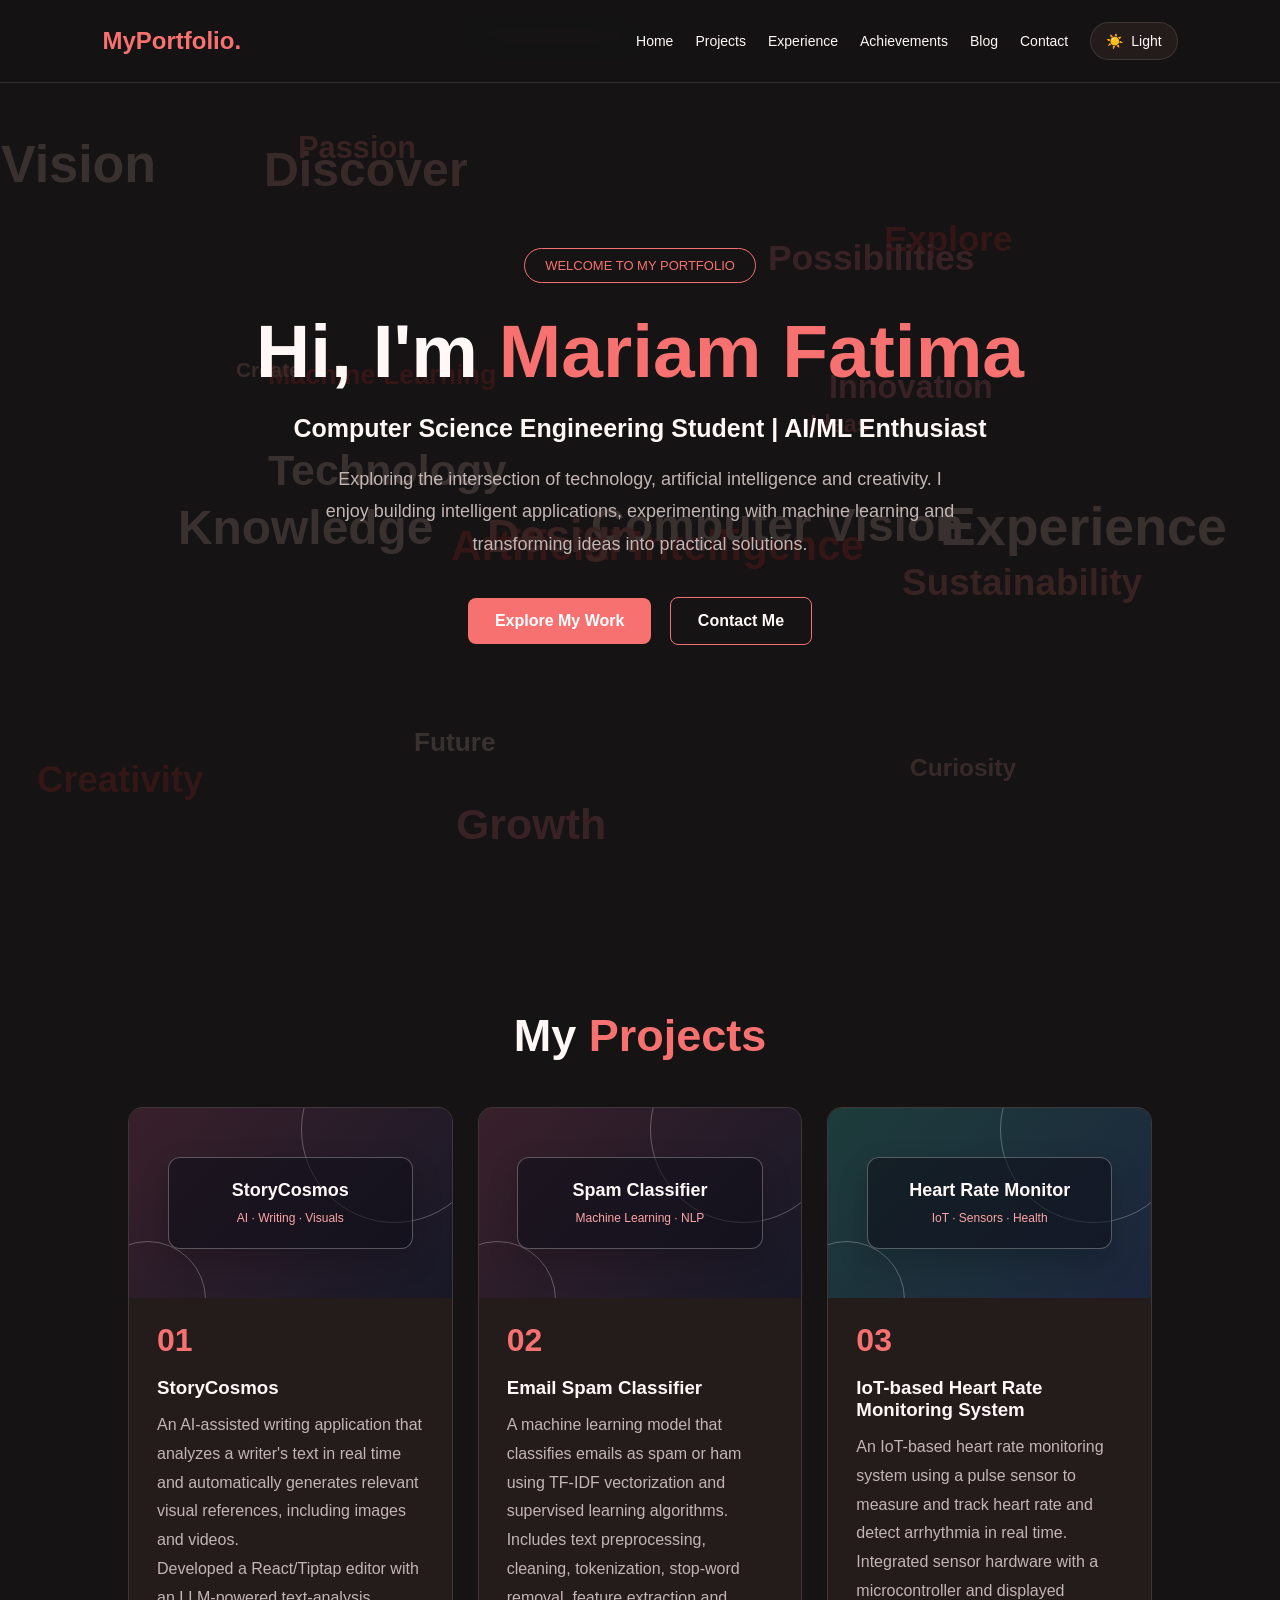
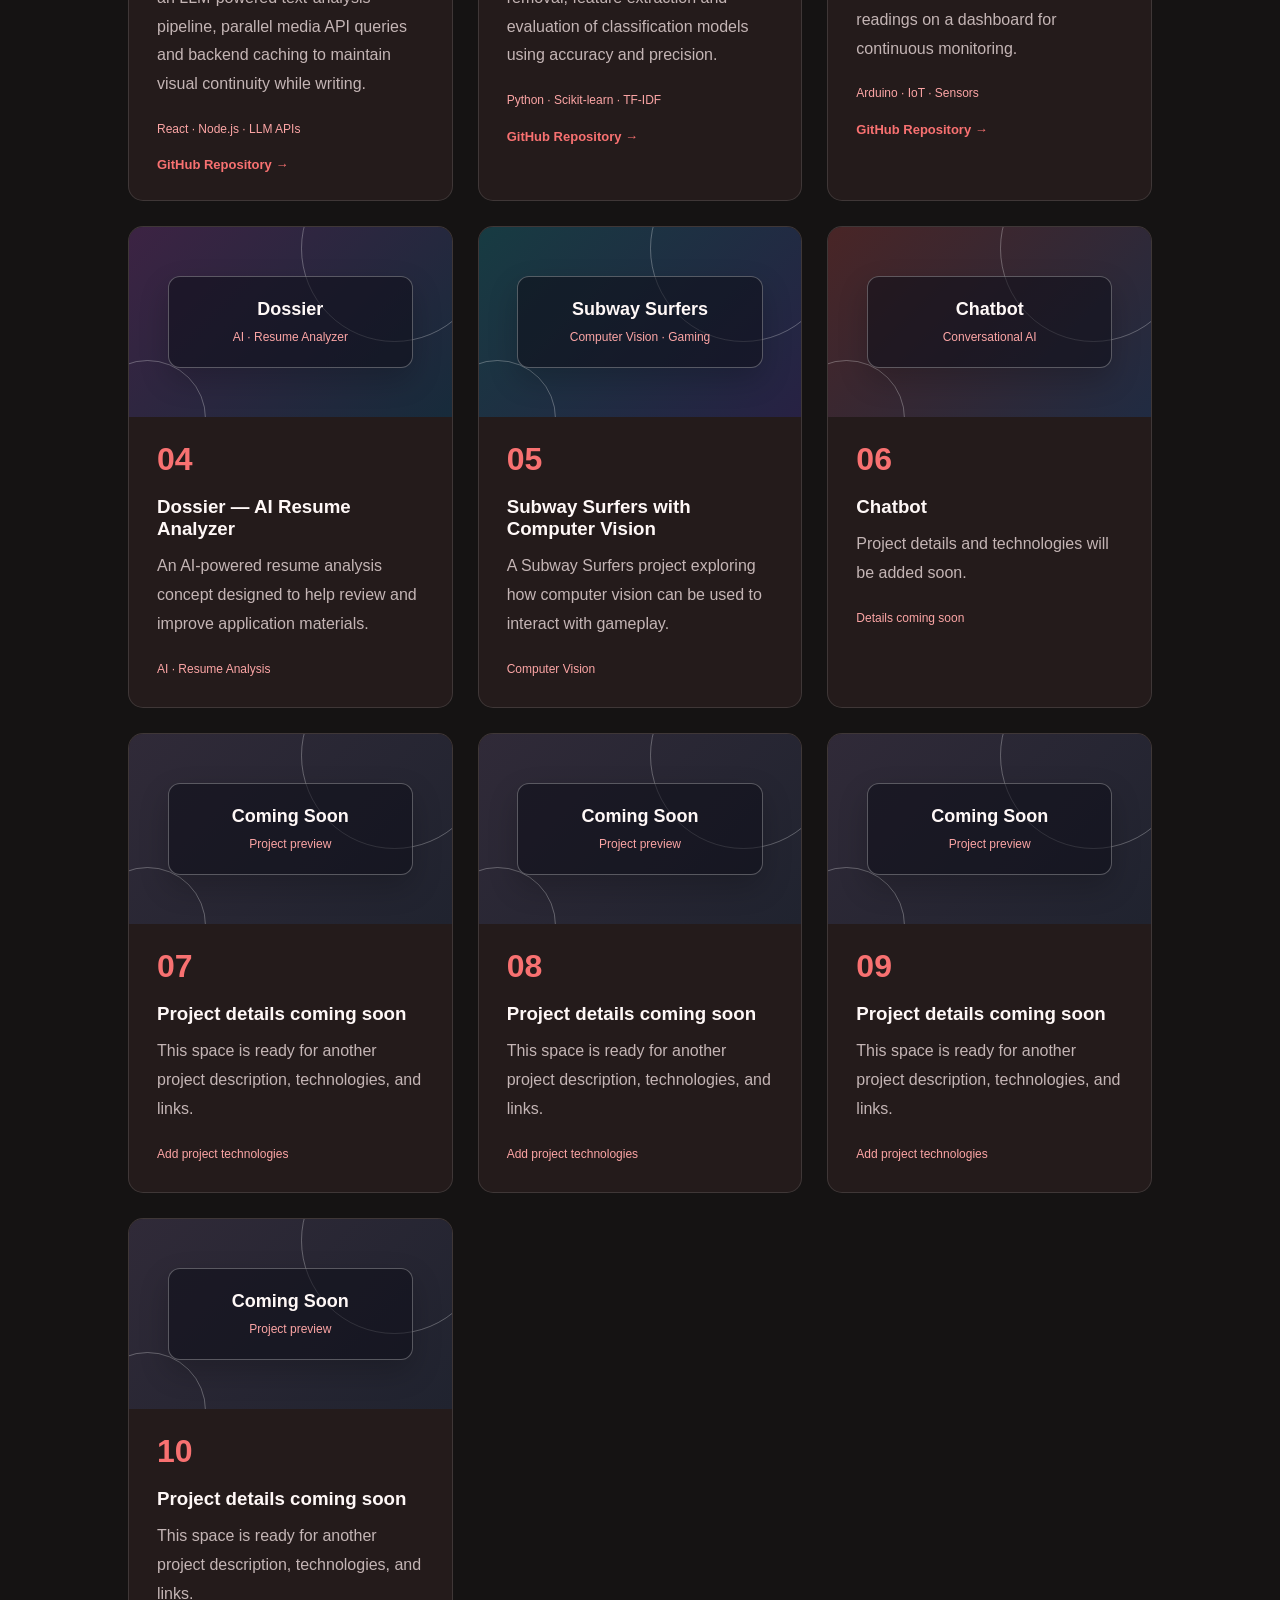
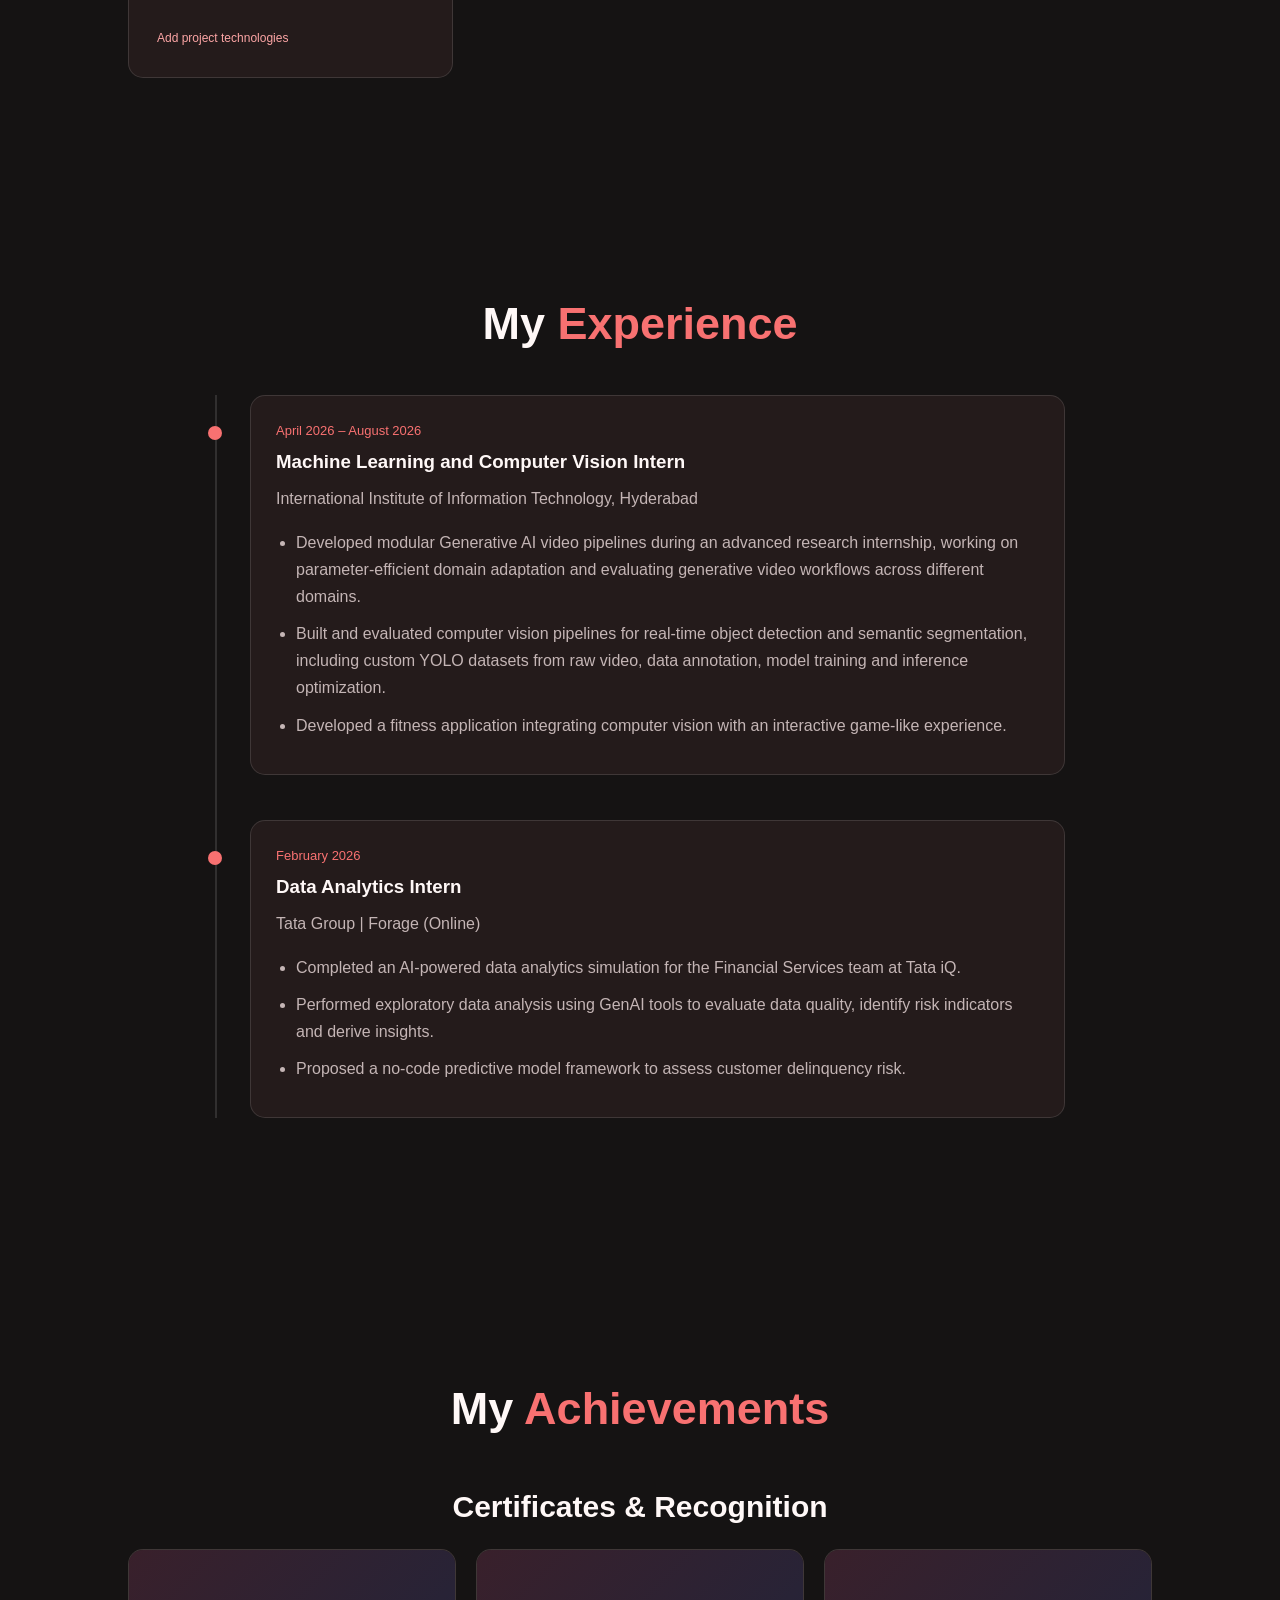
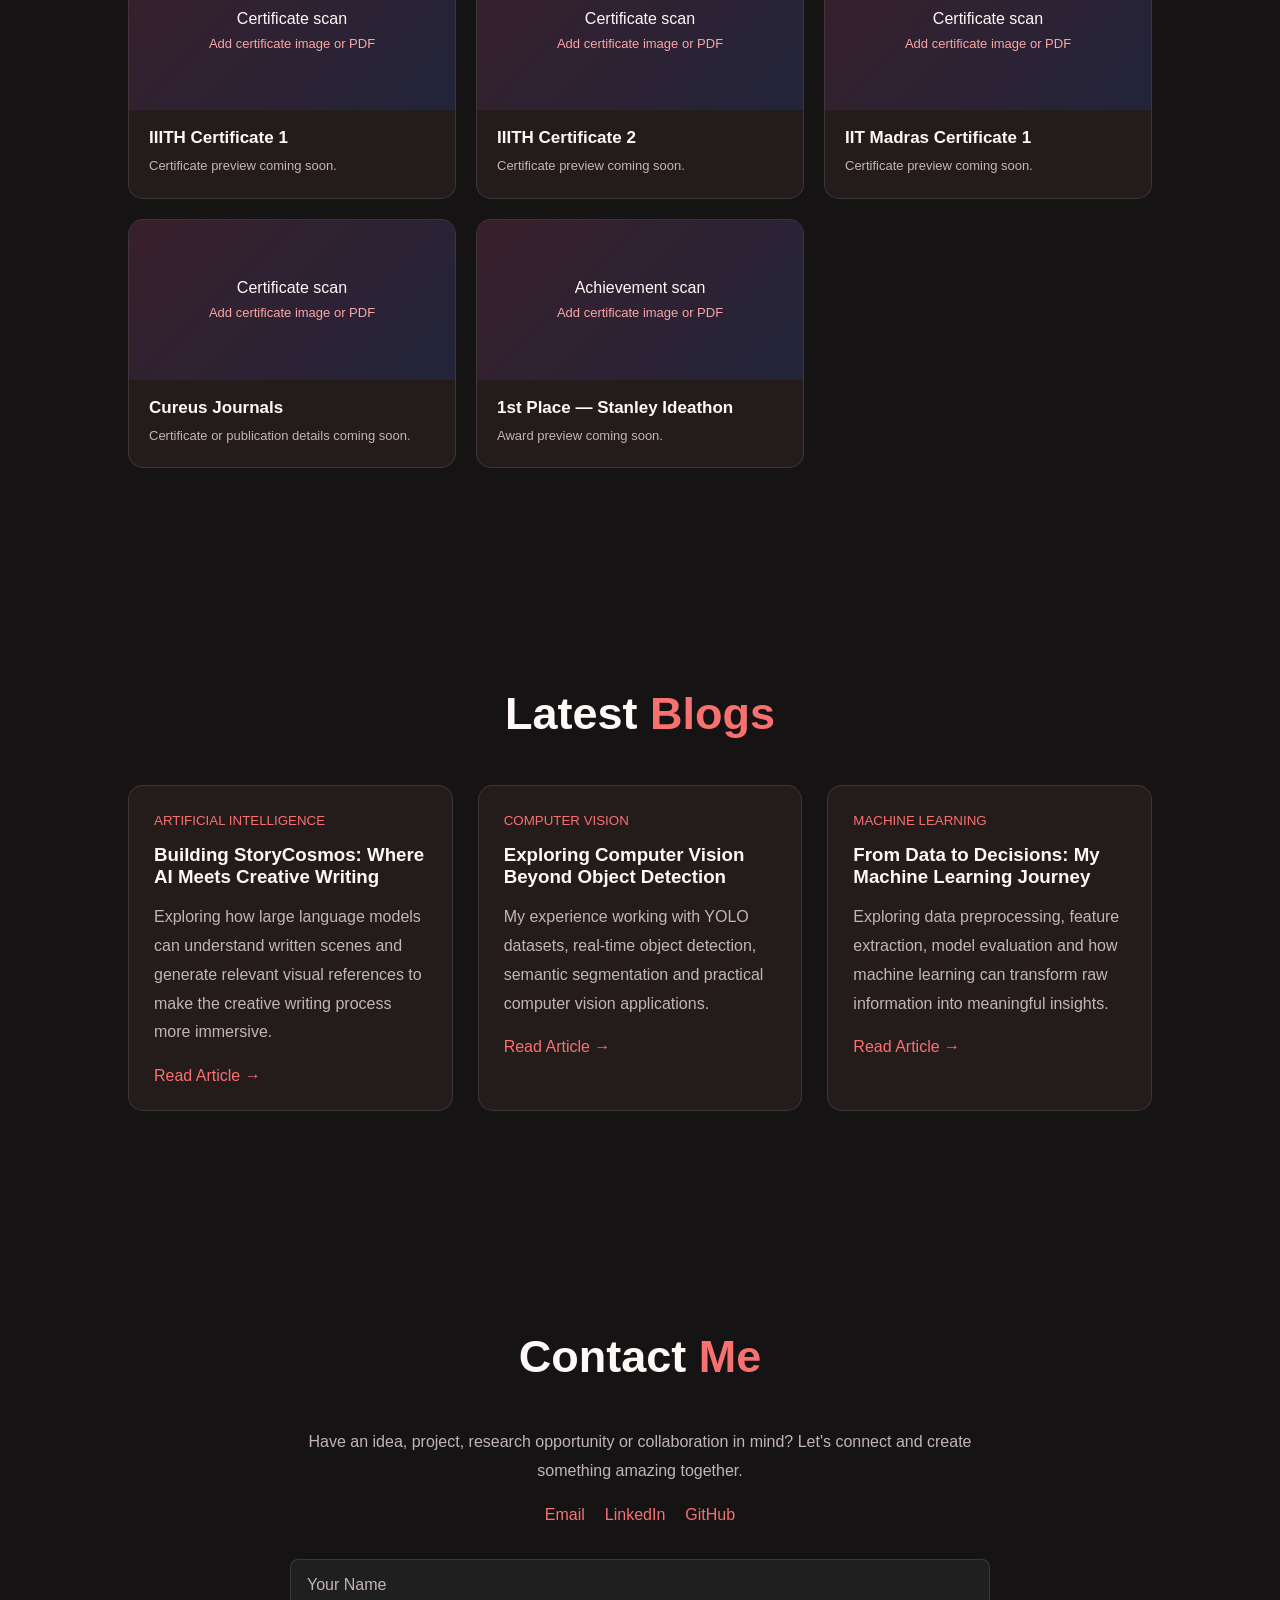
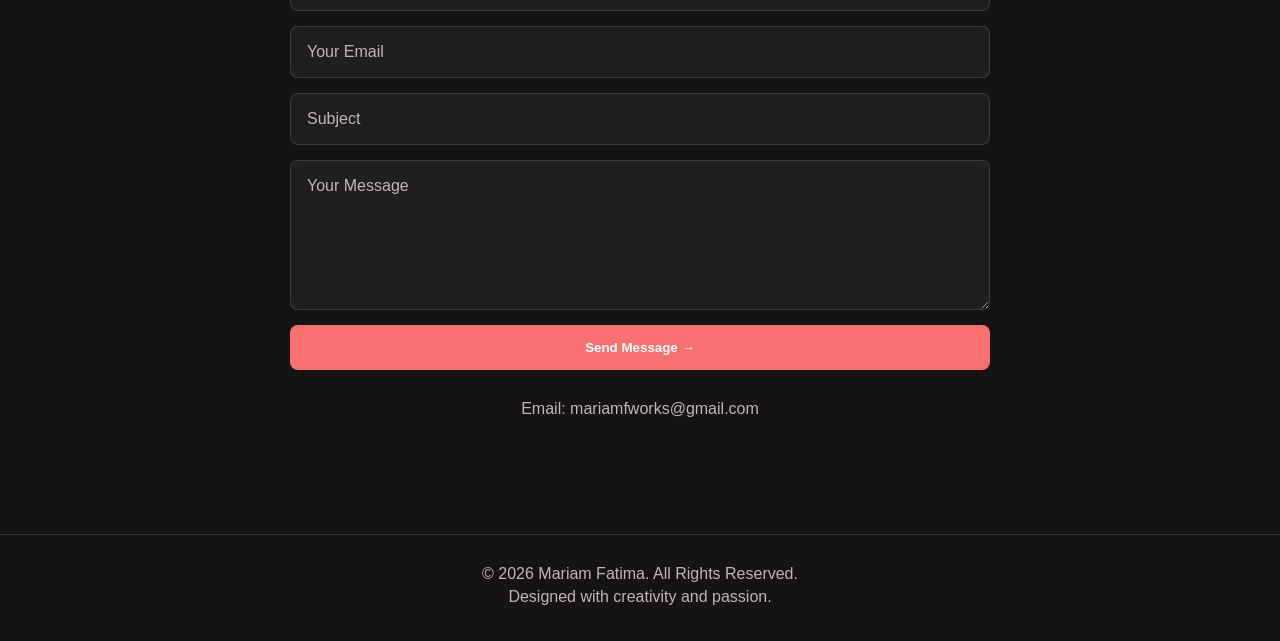
==== index.html @ cd3c4825 "Create index.html" ====
<!DOCTYPE html>
<html lang="en">

<head>
<meta charset="UTF-8">
<meta name="viewport" content="width=device-width, initial-scale=1.0">
<title>Mariam Fatima | Portfolio</title>

<style>
* {
  box-sizing: border-box;
  margin: 0;
  padding: 0;
}

html {
  scroll-behavior: smooth;
}

:root {
  --bg: #151313;
  --surface: #241b1b;
  --surface-hover: #302020;
  --text: #fff8f7;
  --muted: #c4b5b5;
  --accent: #f87171;
  --accent2: #fca5a5;
  --border: rgba(255,255,255,0.12);
  --nav: rgba(21,19,19,0.90);
  --input: rgba(255,255,255,0.05);
  --cloud-opacity: 0.16;
}

[data-theme="light"] {
  --bg: #fff8f7;
  --surface: #ffffff;
  --surface-hover: #feecec;
  --text: #292121;
  --muted: #6b5b5b;
  --accent: #b91c1c;
  --accent2: #dc2626;
  --border: rgba(127,29,29,0.15);
  --nav: rgba(255,248,247,0.92);
  --input: #ffffff;
  --cloud-opacity: 0.12;
}

body {
  background: var(--bg);
  font-family: Arial, sans-serif;
  color: var(--text);
  overflow-x: hidden;
  transition: background 0.35s, color 0.35s;
}

/* WORD CLOUD */

#word-cloud {
  position: fixed;
  inset: 0;
  overflow: hidden;
  pointer-events: none;
  z-index: 0;
  opacity: var(--cloud-opacity);
}

.word {
  position: absolute;
  font-weight: bold;
  white-space: nowrap;
  will-change: transform;
}

.word-inner {
  display: block;
  animation: float 3s ease-in-out infinite alternate;
}

@keyframes float {
  0% { transform: translate(0,0) rotate(-15deg); }
  50% { transform: translate(45px,-35px) rotate(10deg); }
  100% { transform: translate(-25px,40px) rotate(-8deg); }
}

/* NAVBAR */

nav {
  position: fixed;
  top: 0;
  width: 100%;
  z-index: 10;
  padding: 22px 8%;
  display: flex;
  justify-content: space-between;
  align-items: center;
  background: var(--nav);
  backdrop-filter: blur(12px);
  border-bottom: 1px solid var(--border);
  gap: 15px;
}

.logo {
  font-size: 24px;
  font-weight: bold;
  color: var(--accent);
}

nav ul {
  display: flex;
  list-style: none;
  gap: 22px;
  align-items: center;
}

nav a {
  color: var(--text);
  text-decoration: none;
  font-size: 14px;
  transition: 0.3s;
}

nav a:hover {
  color: var(--accent);
}

/* THEME TOGGLE */

.theme-toggle {
  display: flex;
  align-items: center;
  justify-content: center;
  gap: 8px;
  padding: 10px 15px;
  border: 1px solid var(--border);
  border-radius: 30px;
  background: var(--surface);
  color: var(--text);
  cursor: pointer;
  font-size: 14px;
  transition: 0.3s;
  white-space: nowrap;
}

.theme-toggle:hover {
  background: var(--surface-hover);
  transform: translateY(-2px);
}

/* GENERAL */

.content {
  position: relative;
  z-index: 1;
}

section {
  padding: 110px 10%;
  scroll-margin-top: 65px;
}

.section-title {
  font-size: clamp(30px, 5vw, 45px);
  margin-bottom: 45px;
  text-align: center;
}

.section-title span {
  color: var(--accent);
}

p {
  color: var(--muted);
  line-height: 1.8;
}

/* HERO */

#hero {
  min-height: 100vh;
  display: flex;
  align-items: center;
  justify-content: center;
  text-align: center;
}

.hero-content {
  max-width: 850px;
}

.tag {
  display: inline-block;
  color: var(--accent);
  border: 1px solid var(--accent);
  padding: 9px 20px;
  border-radius: 30px;
  margin-bottom: 25px;
  font-size: 13px;
}

.hero-content h1 {
  font-size: clamp(40px, 7vw, 75px);
  margin-bottom: 20px;
}

.hero-content h1 span {
  color: var(--accent);
}

.hero-content h2 {
  margin-bottom: 20px;
  font-size: clamp(18px, 3vw, 25px);
}

.hero-content p {
  font-size: 18px;
  max-width: 650px;
  margin: 0 auto 30px;
}

.btn {
  display: inline-block;
  padding: 14px 27px;
  border-radius: 8px;
  text-decoration: none;
  margin: 7px;
  font-weight: bold;
  transition: 0.3s;
}

.primary {
  background: var(--accent);
  color: white;
}

.secondary {
  border: 1px solid var(--accent);
  color: var(--text);
}

.btn:hover {
  transform: translateY(-5px);
}

/* PROJECTS */

.project-grid {
  display: grid;
  grid-template-columns: repeat(3, 1fr);
  gap: 25px;
}

.project-card {
  background: var(--surface);
  border: 1px solid var(--border);
  border-radius: 15px;
  padding: 0 0 28px;
  overflow: hidden;
  transition: 0.3s;
  display: flex;
  flex-direction: column;
}

.project-image {
  position: relative;
  min-height: 190px;
  overflow: hidden;
  display: grid;
  place-items: center;
  background: linear-gradient(135deg, #39202b, #171827);
}

.project-image::before,
.project-image::after {
  content: "";
  position: absolute;
  border: 1px solid rgba(255,255,255,0.28);
  border-radius: 50%;
}

.project-image::before {
  width: 185px;
  height: 185px;
  right: -36px;
  top: -72px;
}

.project-image::after {
  width: 115px;
  height: 115px;
  left: -40px;
  bottom: -60px;
}

.project-artwork {
  position: relative;
  z-index: 1;
  width: min(76%, 260px);
  padding: 22px 18px;
  border: 1px solid rgba(255,255,255,0.28);
  border-radius: 12px;
  background: rgba(15,15,25,0.58);
  color: #fff8f7;
  text-align: center;
  box-shadow: 0 12px 30px rgba(0,0,0,0.2);
}

.project-artwork strong {
  display: block;
  font-size: 18px;
  margin-bottom: 7px;
}

.project-artwork span {
  color: #fca5a5;
  font-size: 12px;
}

.art-dossier {
  background: linear-gradient(135deg, #3c2343, #172b3b);
}

.art-subway {
  background: linear-gradient(135deg, #173b42, #272143);
}

.art-chatbot {
  background: linear-gradient(135deg, #492526, #202b42);
}

.art-iot {
  background: linear-gradient(135deg, #1d3c3b, #1c253c);
}

.art-placeholder {
  background: linear-gradient(135deg, #302a38, #20232f);
}

.project-card-content {
  display: flex;
  flex: 1;
  flex-direction: column;
  align-items: flex-start;
  padding: 24px 28px 0;
}

.project-card:hover {
  transform: translateY(-10px);
  border-color: var(--accent);
}

.project-card .number {
  color: var(--accent);
  font-size: 32px;
  font-weight: bold;
}

.project-card h3 {
  margin: 18px 0 12px;
}

.tech {
  color: var(--accent2);
  font-size: 12px;
  margin-top: 20px;
  line-height: 1.7;
}

.project-card a {
  color: var(--accent);
  text-decoration: none;
  font-size: 13px;
  margin-top: 18px;
  font-weight: bold;
}

/* EXPERIENCE */

.timeline {
  position: relative;
  max-width: 850px;
  margin: auto;
  padding-left: 35px;
}

.timeline::before,
.timeline::after {
  content: "";
  position: absolute;
  top: 0;
  left: 0;
  width: 2px;
  height: 100%;
}

.timeline::before {
  background: var(--border);
}

.timeline::after {
  background: var(--accent);
  transform: scaleY(var(--timeline-progress, 0));
  transform-origin: top;
}

.timeline-item {
  position: relative;
  margin-bottom: 45px;
  padding: 25px;
  background: var(--surface);
  border: 1px solid var(--border);
  border-radius: 15px;
}

.timeline-item::before {
  content: "";
  position: absolute;
  left: -43px;
  top: 30px;
  width: 14px;
  height: 14px;
  background: var(--accent);
  border-radius: 50%;
}

.timeline-item h3 {
  margin: 12px 0;
}

.timeline-item ul {
  padding-left: 20px;
  margin-top: 15px;
}

.timeline-item li {
  color: var(--muted);
  line-height: 1.7;
  margin-bottom: 10px;
}

.date {
  color: var(--accent);
  font-size: 13px;
}

/* ACHIEVEMENTS */

.achievement-grid {
  display: grid;
  grid-template-columns: repeat(3, 1fr);
  gap: 20px;
}

.achievement {
  text-align: center;
  padding: 35px 20px;
  background: var(--surface);
  border: 1px solid var(--border);
  border-radius: 15px;
  transition: 0.3s;
}

.achievement:hover {
  transform: translateY(-7px);
  border-color: var(--accent);
}

.achievement h2 {
  color: var(--accent);
  font-size: 40px;
  margin-bottom: 10px;
}

.certificate-heading {
  margin: 55px 0 25px;
  text-align: center;
  font-size: clamp(22px, 3vw, 30px);
}

.certificate-grid {
  display: grid;
  grid-template-columns: repeat(3, 1fr);
  gap: 20px;
}

.certificate-card {
  overflow: hidden;
  border: 1px solid var(--border);
  border-radius: 15px;
  background: var(--surface);
  transition: 0.3s;
}

.certificate-card:hover {
  transform: translateY(-6px);
  border-color: var(--accent);
}

.certificate-preview {
  min-height: 160px;
  display: grid;
  place-items: center;
  padding: 20px;
  background: linear-gradient(135deg, #39202b, #22243a);
  text-align: center;
}

.certificate-preview span {
  display: block;
  color: #fca5a5;
  font-size: 13px;
  margin-top: 8px;
}

.certificate-card h3 {
  padding: 18px 20px 6px;
  font-size: 17px;
}

.certificate-card p {
  padding: 0 20px 20px;
  font-size: 13px;
}

/* BLOG */

.blog-grid {
  display: grid;
  grid-template-columns: repeat(3, 1fr);
  gap: 25px;
}

.blog-card {
  background: var(--surface);
  border: 1px solid var(--border);
  border-radius: 15px;
  padding: 25px;
  transition: 0.3s;
}

.blog-card:hover {
  transform: translateY(-7px);
  border-color: var(--accent);
}

.blog-card small {
  color: var(--accent);
}

.blog-card h3 {
  margin: 15px 0;
}

.blog-card a {
  display: inline-block;
  color: var(--accent);
  text-decoration: none;
  margin-top: 20px;
}

/* CONTACT */

.contact-container {
  max-width: 700px;
  margin: auto;
  text-align: center;
}

.contact-links {
  display: flex;
  justify-content: center;
  flex-wrap: wrap;
  gap: 20px;
  margin-top: 20px;
}

.contact-links a {
  color: var(--accent);
  text-decoration: none;
}

.contact-links a:hover {
  text-decoration: underline;
}

.contact-form {
  display: grid;
  gap: 15px;
  margin-top: 35px;
}

input, textarea {
  width: 100%;
  padding: 16px;
  background: var(--input);
  border: 1px solid var(--border);
  border-radius: 8px;
  color: var(--text);
  font: inherit;
}

input::placeholder,
textarea::placeholder {
  color: var(--muted);
}

textarea {
  min-height: 150px;
  resize: vertical;
}

input:focus, textarea:focus {
  outline: 1px solid var(--accent);
}

.send-button {
  padding: 15px;
  border: none;
  border-radius: 8px;
  background: var(--accent);
  color: white;
  font-weight: bold;
  cursor: pointer;
  transition: 0.3s;
}

.send-button:hover {
  transform: translateY(-3px);
}

/* FOOTER */

footer {
  text-align: center;
  padding: 30px;
  border-top: 1px solid var(--border);
  color: var(--muted);
}

/* MOBILE */

@media(max-width: 1000px) {
  nav {
    padding: 18px 5%;
  }

  nav ul {
    gap: 12px;
  }

  nav a {
    font-size: 12px;
  }
}

@media(max-width: 850px) {
  .project-grid,
  .blog-grid,
  .achievement-grid,
  .certificate-grid {
    grid-template-columns: repeat(2, 1fr);
  }
}

@media(max-width: 600px) {
  nav {
    flex-direction: column;
    gap: 15px;
  }

  nav ul {
    flex-wrap: wrap;
    justify-content: center;
    gap: 12px;
  }

  section {
    padding: 90px 7%;
  }

  .project-grid,
  .blog-grid,
  .achievement-grid,
  .certificate-grid {
    grid-template-columns: 1fr;
  }

  .hero-content p {
    font-size: 16px;
  }

  .word {
    font-size: 18px !important;
  }

  .timeline {
    padding-left: 25px;
  }

  .timeline-item::before {
    left: -34px;
  }
}

@media(prefers-reduced-motion: reduce) {
  *, *::before, *::after {
    scroll-behavior: auto !important;
    animation-duration: 0.01ms !important;
    transition-duration: 0.01ms !important;
  }

  .timeline::after {
    transform: none;
  }
}
</style>
</head>

<body>

<div id="word-cloud"></div>

<div class="content">

<!-- NAVBAR -->

<nav>

  <div class="logo">MyPortfolio.</div>

  <ul>
    <li><a href="#hero">Home</a></li>
    <li><a href="#projects">Projects</a></li>
    <li><a href="#experience">Experience</a></li>
    <li><a href="#achievements">Achievements</a></li>
    <li><a href="#blog">Blog</a></li>
    <li><a href="#contact">Contact</a></li>

    <li>
      <button class="theme-toggle" id="themeToggle"
        type="button" aria-label="Switch to light theme">
        <span id="themeIcon">☀️</span>
        <span id="themeLabel">Light</span>
      </button>
    </li>
  </ul>

</nav>

<!-- HERO -->

<section id="hero">

  <div class="hero-content">

    <span class="tag">WELCOME TO MY PORTFOLIO</span>

    <h1>Hi, I'm <span>Mariam Fatima</span></h1>

    <h2>Computer Science Engineering Student | AI/ML Enthusiast</h2>

    <p>
      Exploring the intersection of technology, artificial
      intelligence and creativity. I enjoy building intelligent
      applications, experimenting with machine learning and
      transforming ideas into practical solutions.
    </p>

    <a href="#projects" class="btn primary">Explore My Work</a>

    <a href="#contact" class="btn secondary">Contact Me</a>

  </div>

</section>

<!-- PROJECTS -->

<section id="projects">

  <h2 class="section-title">My <span>Projects</span></h2>

  <div class="project-grid">

    <div class="project-card">

      <div class="project-image" role="img" aria-label="StoryCosmos AI writing and visual references illustration">
        <div class="project-artwork"><strong>StoryCosmos</strong><span>AI · Writing · Visuals</span></div>
      </div>

      <div class="project-card-content">
      <div class="number">01</div>

      <h3>StoryCosmos</h3>

      <p>
        An AI-assisted writing application that analyzes
        a writer's text in real time and automatically
        generates relevant visual references, including
        images and videos.
      </p>

      <p>
        Developed a React/Tiptap editor with an LLM-powered
        text-analysis pipeline, parallel media API queries
        and backend caching to maintain visual continuity
        while writing.
      </p>

      <div class="tech">
        React · Node.js · LLM APIs
      </div>

      <a href="https://github.com/MariamF35"
         target="_blank" rel="noopener noreferrer">
        GitHub Repository →
      </a>
      </div>

    </div>

    <div class="project-card">

      <div class="project-image" role="img" aria-label="Email spam classifier machine learning illustration">
        <div class="project-artwork"><strong>Spam Classifier</strong><span>Machine Learning · NLP</span></div>
      </div>

      <div class="project-card-content">
      <div class="number">02</div>

      <h3>Email Spam Classifier</h3>

      <p>
        A machine learning model that classifies emails
        as spam or ham using TF-IDF vectorization and
        supervised learning algorithms.
      </p>

      <p>
        Includes text preprocessing, cleaning, tokenization,
        stop-word removal, feature extraction and evaluation
        of classification models using accuracy and precision.
      </p>

      <div class="tech">
        Python · Scikit-learn · TF-IDF
      </div>

      <a href="https://github.com/MariamF35"
         target="_blank" rel="noopener noreferrer">
        GitHub Repository →
      </a>
      </div>

    </div>

    <div class="project-card">

      <div class="project-image art-iot" role="img" aria-label="IoT heart rate monitor illustration">
        <div class="project-artwork"><strong>Heart Rate Monitor</strong><span>IoT · Sensors · Health</span></div>
      </div>

      <div class="project-card-content">
      <div class="number">03</div>

      <h3>IoT-based Heart Rate Monitoring System</h3>

      <p>
        An IoT-based heart rate monitoring system using
        a pulse sensor to measure and track heart rate
        and detect arrhythmia in real time.
      </p>

      <p>
        Integrated sensor hardware with a microcontroller
        and displayed readings on a dashboard for
        continuous monitoring.
      </p>

      <div class="tech">
        Arduino · IoT · Sensors
      </div>

      <a href="https://github.com/MariamF35/IoT-Based-Heart-Rate-Monitoring-and-Arrhythmia-Detection-Using-ESP32-and-ML"
         target="_blank" rel="noopener noreferrer">
        GitHub Repository →
      </a>
      </div>

    </div>

    <div class="project-card">

      <div class="project-image art-dossier" role="img" aria-label="Dossier AI resume analyzer illustration">
        <div class="project-artwork"><strong>Dossier</strong><span>AI · Resume Analyzer</span></div>
      </div>

      <div class="project-card-content">
      <div class="number">04</div>
      <h3>Dossier — AI Resume Analyzer</h3>
      <p>An AI-powered resume analysis concept designed to help review and improve application materials.</p>
      <div class="tech">AI · Resume Analysis</div>
      </div>

    </div>

    <div class="project-card">

      <div class="project-image art-subway" role="img" aria-label="Subway Surfers computer vision game illustration">
        <div class="project-artwork"><strong>Subway Surfers</strong><span>Computer Vision · Gaming</span></div>
      </div>

      <div class="project-card-content">
      <div class="number">05</div>
      <h3>Subway Surfers with Computer Vision</h3>
      <p>A Subway Surfers project exploring how computer vision can be used to interact with gameplay.</p>
      <div class="tech">Computer Vision</div>
      </div>

    </div>

    <div class="project-card">

      <div class="project-image art-chatbot" role="img" aria-label="Chatbot project illustration">
        <div class="project-artwork"><strong>Chatbot</strong><span>Conversational AI</span></div>
      </div>

      <div class="project-card-content">
      <div class="number">06</div>
      <h3>Chatbot</h3>
      <p>Project details and technologies will be added soon.</p>
      <div class="tech">Details coming soon</div>
      </div>

    </div>

    <div class="project-card">

      <div class="project-image art-placeholder" role="img" aria-label="Illustrated placeholder for a future project">
        <div class="project-artwork"><strong>Coming Soon</strong><span>Project preview</span></div>
      </div>

      <div class="project-card-content">
      <div class="number">07</div>
      <h3>Project details coming soon</h3>
      <p>This space is ready for another project description, technologies, and links.</p>
      <div class="tech">Add project technologies</div>
      </div>

    </div>

    <div class="project-card">

      <div class="project-image art-placeholder" role="img" aria-label="Illustrated placeholder for a future project">
        <div class="project-artwork"><strong>Coming Soon</strong><span>Project preview</span></div>
      </div>

      <div class="project-card-content">
      <div class="number">08</div>
      <h3>Project details coming soon</h3>
      <p>This space is ready for another project description, technologies, and links.</p>
      <div class="tech">Add project technologies</div>
      </div>

    </div>

    <div class="project-card">

      <div class="project-image art-placeholder" role="img" aria-label="Illustrated placeholder for a future project">
        <div class="project-artwork"><strong>Coming Soon</strong><span>Project preview</span></div>
      </div>

      <div class="project-card-content">
      <div class="number">09</div>
      <h3>Project details coming soon</h3>
      <p>This space is ready for another project description, technologies, and links.</p>
      <div class="tech">Add project technologies</div>
      </div>

    </div>

    <div class="project-card">

      <div class="project-image art-placeholder" role="img" aria-label="Illustrated placeholder for a future project">
        <div class="project-artwork"><strong>Coming Soon</strong><span>Project preview</span></div>
      </div>

      <div class="project-card-content">
      <div class="number">10</div>
      <h3>Project details coming soon</h3>
      <p>This space is ready for another project description, technologies, and links.</p>
      <div class="tech">Add project technologies</div>
      </div>

    </div>

  </div>

</section>

<!-- EXPERIENCE -->

<section id="experience">

  <h2 class="section-title">My <span>Experience</span></h2>

  <div class="timeline">

    <div class="timeline-item">

      <span class="date">April 2026 – August 2026</span>

      <h3>Machine Learning and Computer Vision Intern</h3>

      <p>
        International Institute of Information Technology,
        Hyderabad
      </p>

      <ul>

        <li>
          Developed modular Generative AI video pipelines
          during an advanced research internship, working
          on parameter-efficient domain adaptation and
          evaluating generative video workflows across
          different domains.
        </li>

        <li>
          Built and evaluated computer vision pipelines
          for real-time object detection and semantic
          segmentation, including custom YOLO datasets
          from raw video, data annotation, model training
          and inference optimization.
        </li>

        <li>
          Developed a fitness application integrating
          computer vision with an interactive game-like
          experience.
        </li>

      </ul>

    </div>

    <div class="timeline-item">

      <span class="date">February 2026</span>

      <h3>Data Analytics Intern</h3>

      <p>Tata Group | Forage (Online)</p>

      <ul>

        <li>
          Completed an AI-powered data analytics simulation
          for the Financial Services team at Tata iQ.
        </li>

        <li>
          Performed exploratory data analysis using GenAI
          tools to evaluate data quality, identify risk
          indicators and derive insights.
        </li>

        <li>
          Proposed a no-code predictive model framework
          to assess customer delinquency risk.
        </li>

      </ul>

    </div>

  </div>

</section>

<!-- ACHIEVEMENTS -->

<section id="achievements">

  <h2 class="section-title">My <span>Achievements</span></h2>

  <!-- <div class="achievement-grid">

    <div class="achievement">

      <h2>8.11</h2>

      <p>Current CGPA</p>

    </div>

    <div class="achievement">

      <h2>2</h2>

      <p>Internship Experiences</p>

    </div>

    <div class="achievement">

      <h2>6</h2>

      <p>Projects Listed</p>

    </div>

  </div> -->

  <h3 class="certificate-heading">Certificates &amp; Recognition</h3>

  <div class="certificate-grid">

    <div class="certificate-card">
      <div class="certificate-preview" role="img" aria-label="Certificate image placeholder">
        <div>Certificate scan<span>Add certificate image or PDF</span></div>
      </div>
      <h3>IIITH Certificate 1</h3>
      <p>Certificate preview coming soon.</p>
    </div>

    <div class="certificate-card">
      <div class="certificate-preview" role="img" aria-label="Certificate image placeholder">
        <div>Certificate scan<span>Add certificate image or PDF</span></div>
      </div>
      <h3>IIITH Certificate 2</h3>
      <p>Certificate preview coming soon.</p>
    </div>

    <div class="certificate-card">
      <div class="certificate-preview" role="img" aria-label="Certificate image placeholder">
        <div>Certificate scan<span>Add certificate image or PDF</span></div>
      </div>
      <h3>IIT Madras Certificate 1</h3>
      <p>Certificate preview coming soon.</p>
    </div>

    <div class="certificate-card">
      <div class="certificate-preview" role="img" aria-label="Certificate image placeholder">
        <div>Certificate scan<span>Add certificate image or PDF</span></div>
      </div>
      <h3>Cureus Journals</h3>
      <p>Certificate or publication details coming soon.</p>
    </div>

    <div class="certificate-card">
      <div class="certificate-preview" role="img" aria-label="Award image placeholder">
        <div>Achievement scan<span>Add certificate image or PDF</span></div>
      </div>
      <h3>1st Place — Stanley Ideathon</h3>
      <p>Award preview coming soon.</p>
    </div>

  </div>

</section>

<!-- BLOG -->

<section id="blog">

  <h2 class="section-title">Latest <span>Blogs</span></h2>

  <div class="blog-grid">

    <div class="blog-card">

      <small>ARTIFICIAL INTELLIGENCE</small>

      <h3>Building StoryCosmos: Where AI Meets Creative Writing</h3>

      <p>
        Exploring how large language models can understand
        written scenes and generate relevant visual references
        to make the creative writing process more immersive.
      </p>

      <a href="blog/storycosmos.html">Read Article →</a>

    </div>

    <div class="blog-card">

      <small>COMPUTER VISION</small>

      <h3>Exploring Computer Vision Beyond Object Detection</h3>

      <p>
        My experience working with YOLO datasets,
        real-time object detection, semantic segmentation
        and practical computer vision applications.
      </p>

      <a href="blog/computer-vision.html">Read Article →</a>

    </div>

    <div class="blog-card">

      <small>MACHINE LEARNING</small>

      <h3>From Data to Decisions: My Machine Learning Journey</h3>

      <p>
        Exploring data preprocessing, feature extraction,
        model evaluation and how machine learning can
        transform raw information into meaningful insights.
      </p>

      <a href="blog/machine-learning.html">Read Article →</a>

    </div>

  </div>

</section>

<!-- CONTACT -->

<section id="contact">

  <h2 class="section-title">Contact <span>Me</span></h2>

  <div class="contact-container">

    <p>
      Have an idea, project, research opportunity
      or collaboration in mind?
      Let's connect and create something amazing together.
    </p>

    <div class="contact-links">

      <a href="mailto:mariamfworks@gmail.com">
        Email
      </a>

      <a href="https://www.linkedin.com/in/mariamf136/"
         target="_blank" rel="noopener noreferrer">
        LinkedIn
      </a>

      <a href="https://github.com/MariamF35"
         target="_blank" rel="noopener noreferrer">
        GitHub
      </a>

    </div>

    <div class="contact-form">

      <input type="text" id="name"
        placeholder="Your Name" required>

      <input type="email" id="email"
        placeholder="Your Email" required>

      <input type="text" id="subject"
        placeholder="Subject">

      <textarea id="message"
        placeholder="Your Message" required></textarea>

      <button class="send-button"
        type="button" onclick="sendMessage()">
        Send Message →
      </button>

    </div>

    <p style="margin-top:25px;">
      Email: mariamfworks@gmail.com
    </p>

  </div>

</section>

<footer>

  © 2026 Mariam Fatima. All Rights Reserved.

  <p>Designed with creativity and passion.</p>

</footer>

</div>

<script>

// THEME SWITCHER

const themeToggle = document.getElementById("themeToggle");
const themeIcon = document.getElementById("themeIcon");
const themeLabel = document.getElementById("themeLabel");

function applyTheme(theme) {

  document.documentElement.setAttribute("data-theme", theme);

  if (theme === "light") {

    themeIcon.textContent = "🌙";
    themeLabel.textContent = "Dark";

    themeToggle.setAttribute(
      "aria-label",
      "Switch to dark theme"
    );

  } else {

    themeIcon.textContent = "☀️";
    themeLabel.textContent = "Light";

    themeToggle.setAttribute(
      "aria-label",
      "Switch to light theme"
    );

  }

  localStorage.setItem("portfolio-theme", theme);

}

const savedTheme =
  localStorage.getItem("portfolio-theme") || "dark";

applyTheme(savedTheme);

themeToggle.addEventListener("click", () => {

  const currentTheme =
    document.documentElement.getAttribute("data-theme");

  applyTheme(currentTheme === "dark" ? "light" : "dark");

});


// WORD CLOUD

const words = [

  "Creativity",
  "Innovation",
  "Sustainability",
  "Technology",
  "Artificial Intelligence",
  "Machine Learning",
  "Computer Vision",
  "Design",
  "Ideas",
  "Future",
  "Learning",
  "Explore",
  "Growth",
  "Knowledge",
  "Vision",
  "Discover",
  "Passion",
  "Create",
  "Possibilities",
  "Curiosity",
  "Experience",
  "Transform"

];

const colors = [
  "#f87171",
  "#fca5a5",
  "#dc2626",
  "#fecaca",
  "#fb7185"
];

const cloud = document.getElementById("word-cloud");
const elements = [];

words.forEach((word) => {

  const outer = document.createElement("div");
  const inner = document.createElement("span");

  outer.className = "word";
  inner.className = "word-inner";

  inner.innerText = word;

  outer.style.left = Math.random() * 85 + "%";
  outer.style.top = Math.random() * 90 + "%";

  inner.style.color =
    colors[Math.floor(Math.random() * colors.length)];

  inner.style.fontSize =
    (20 + Math.random() * 35) + "px";

  inner.style.animationDuration =
    (2 + Math.random() * 4) + "s";

  inner.style.animationDelay =
    Math.random() * -5 + "s";

  outer.appendChild(inner);
  cloud.appendChild(outer);

  elements.push({outer, inner});

});


// EXPERIENCE TIMELINE PROGRESS

const timeline = document.querySelector(".timeline");
let timelineFrame = false;

function updateTimelineProgress() {

  if (!timeline) return;

  const timelineBounds = timeline.getBoundingClientRect();
  const viewportAnchor = window.innerHeight * 0.72;
  const progress =
    (viewportAnchor - timelineBounds.top) / timelineBounds.height;

  timeline.style.setProperty(
    "--timeline-progress",
    Math.max(0, Math.min(1, progress))
  );

}

function scheduleTimelineProgress() {

  if (timelineFrame) return;

  timelineFrame = true;

  requestAnimationFrame(() => {
    updateTimelineProgress();
    timelineFrame = false;
  });

}

window.addEventListener("scroll", scheduleTimelineProgress, {passive: true});
window.addEventListener("resize", scheduleTimelineProgress);
updateTimelineProgress();


// SCROLL PARALLAX

let scrollFrame = false;

window.addEventListener("scroll", () => {

  if (scrollFrame) return;

  scrollFrame = true;

  requestAnimationFrame(() => {

    const scroll = window.scrollY;

    elements.forEach(({outer}, index) => {

      const depth = 0.03 + (index % 5) * 0.025;

      outer.style.transform =
        `translateY(${-scroll * depth}px)`;

    });

    scrollFrame = false;

  });

}, {passive: true});


// CONTACT FORM

function sendMessage() {

  const name = document.getElementById("name").value.trim();
  const email = document.getElementById("email").value.trim();
  const subject = document.getElementById("subject").value.trim();
  const body = document.getElementById("message").value.trim();

  if (!name || !email || !body) {

    alert("Please fill in your name, email and message.");
    return;

  }

  if (!/^[^\s@]+@[^\s@]+\.[^\s@]+$/.test(email)) {

    alert("Please enter a valid email address.");
    return;

  }

  const mailto =
    "mailto:mariamfworks@gmail.com" +
    "?subject=" + encodeURIComponent(
      subject || "Portfolio Enquiry"
    ) +
    "&body=" + encodeURIComponent(
      "Name: " + name +
      "\nEmail: " + email +
      "\n\n" + body
    );

  window.location.href = mailto;

}

</script>

</body>
</html>
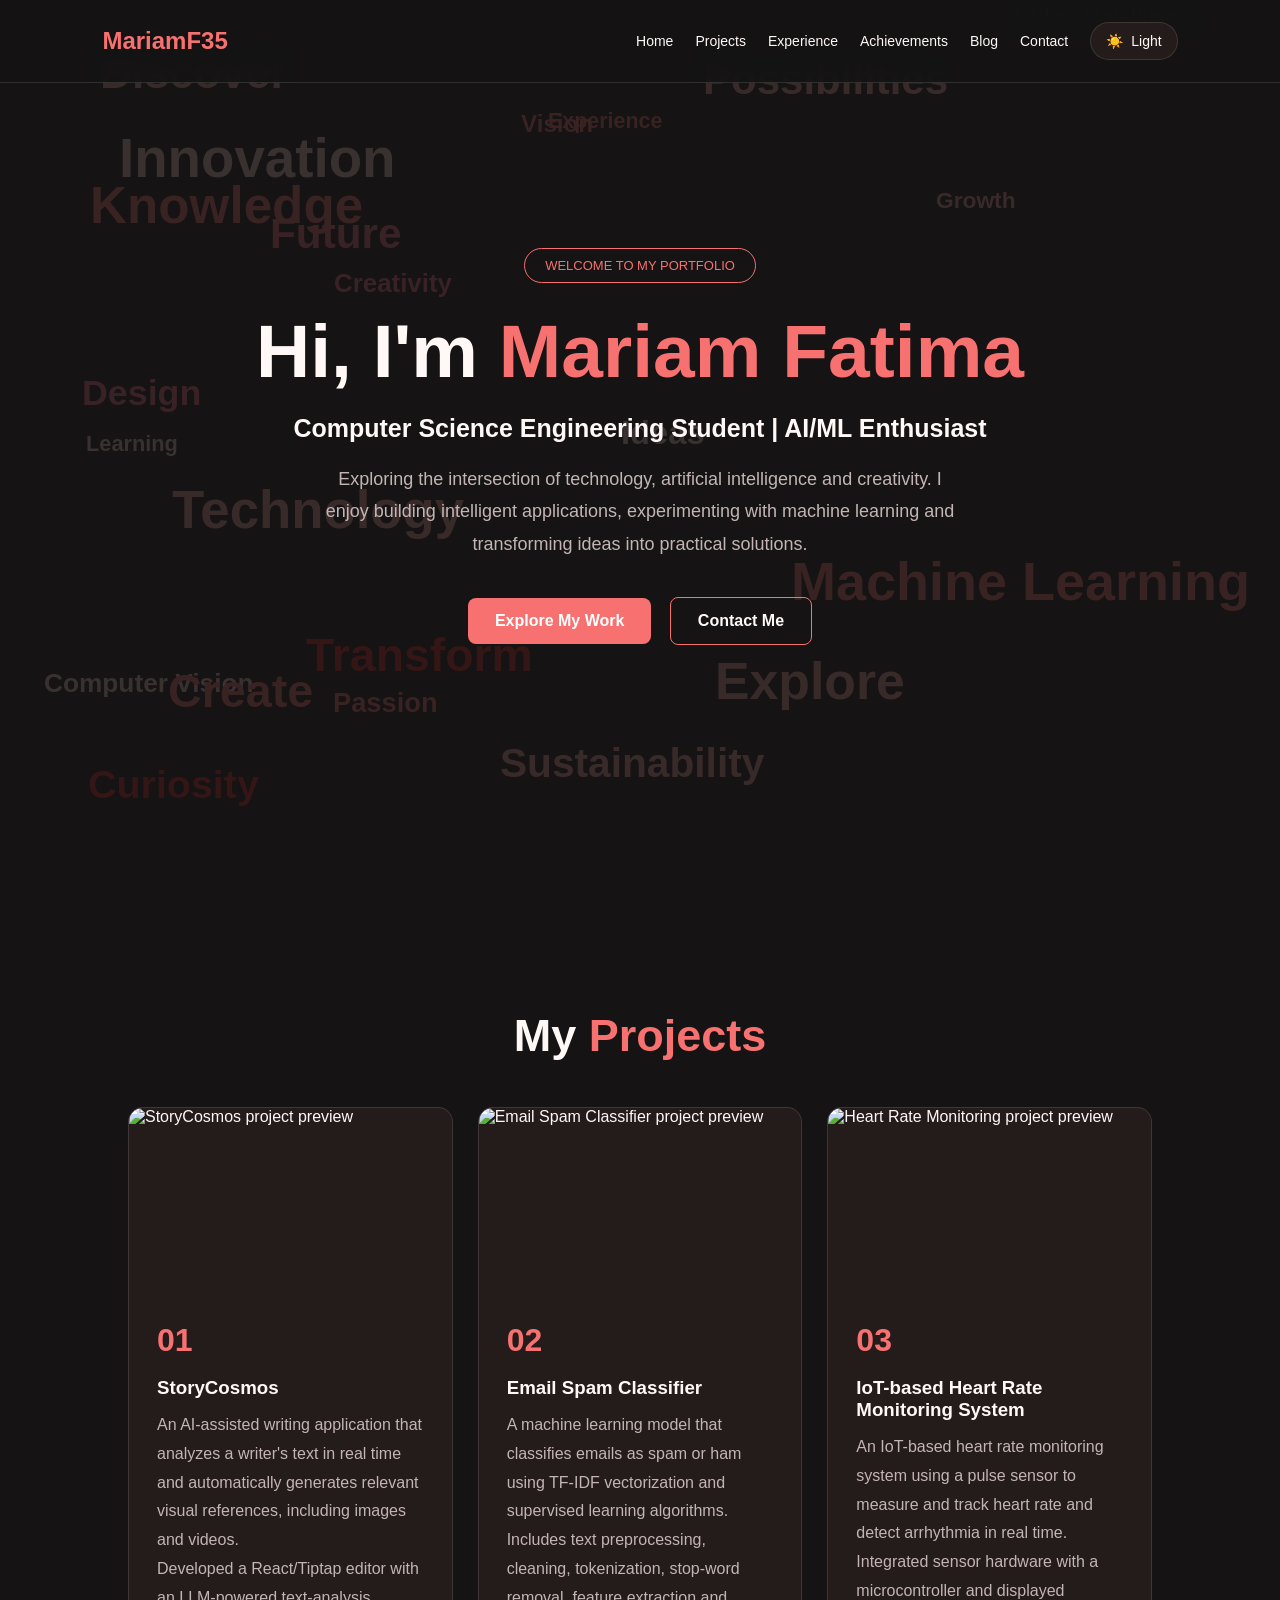
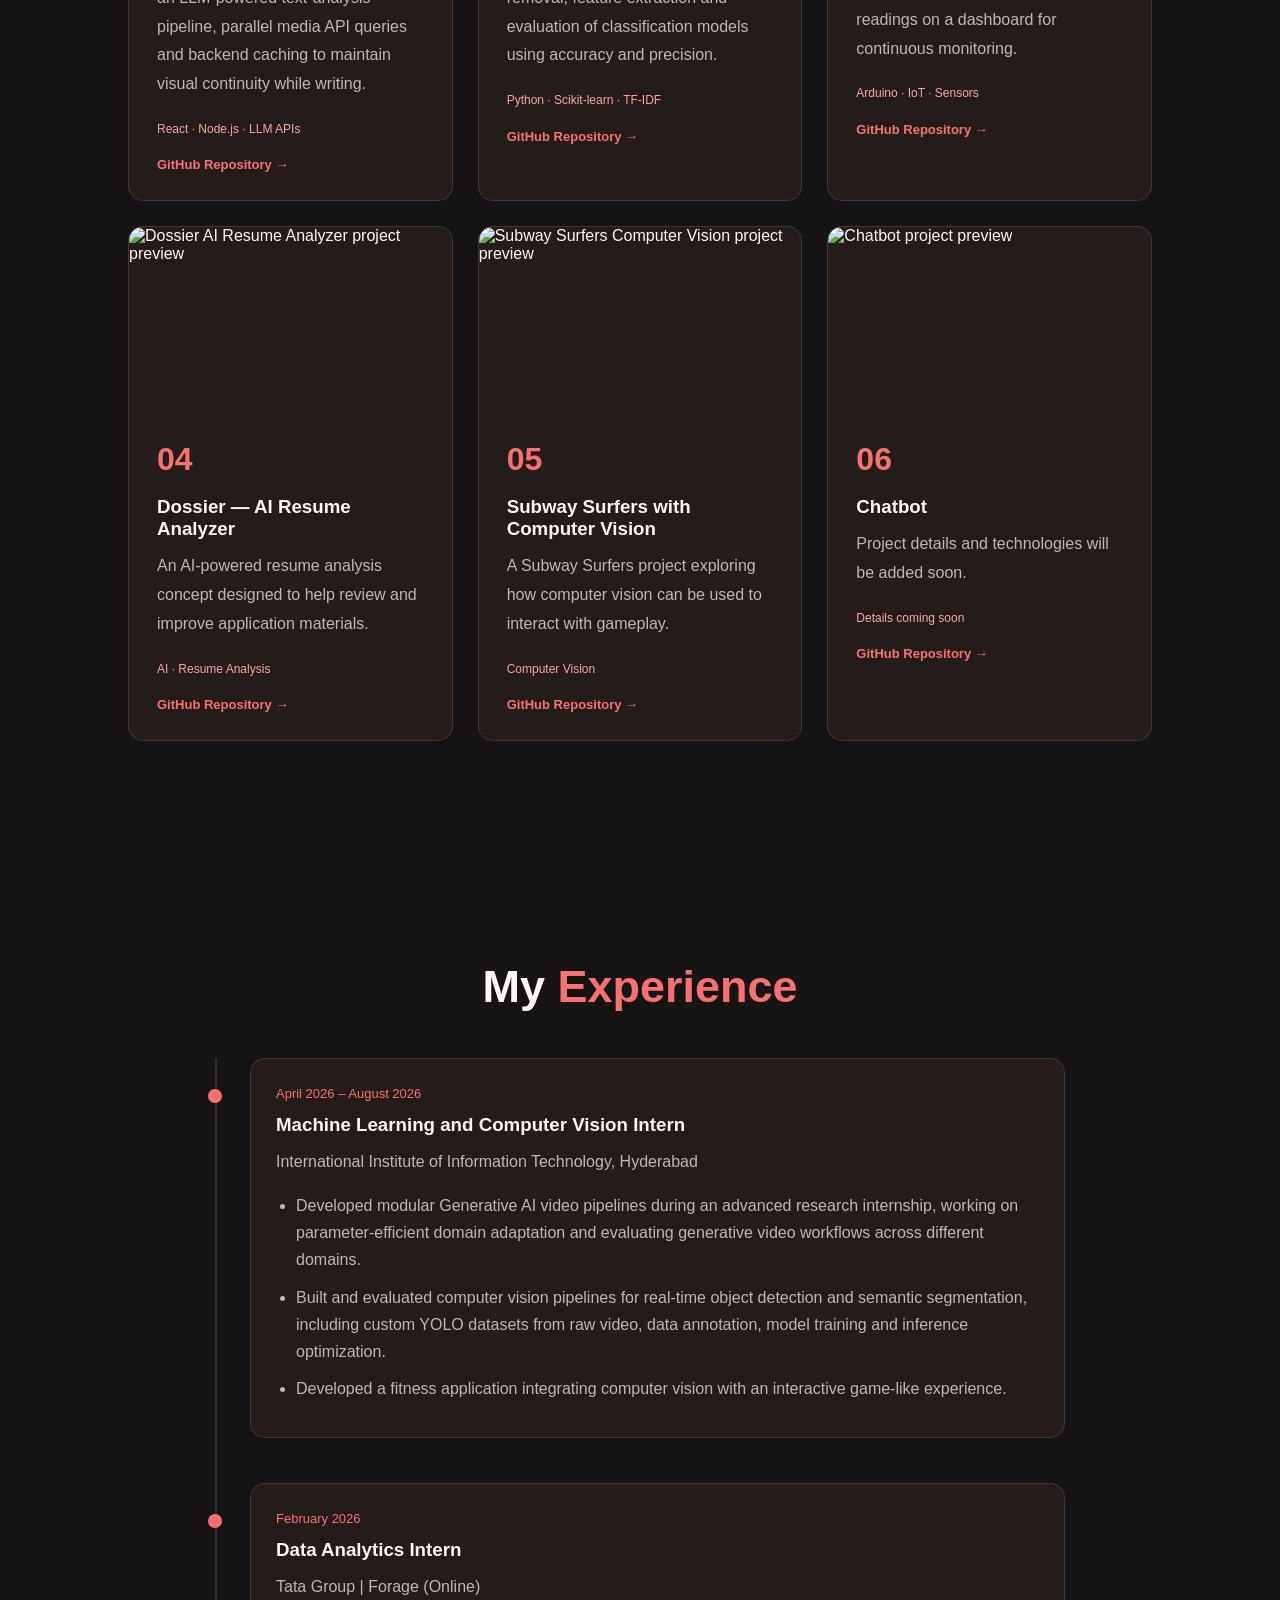
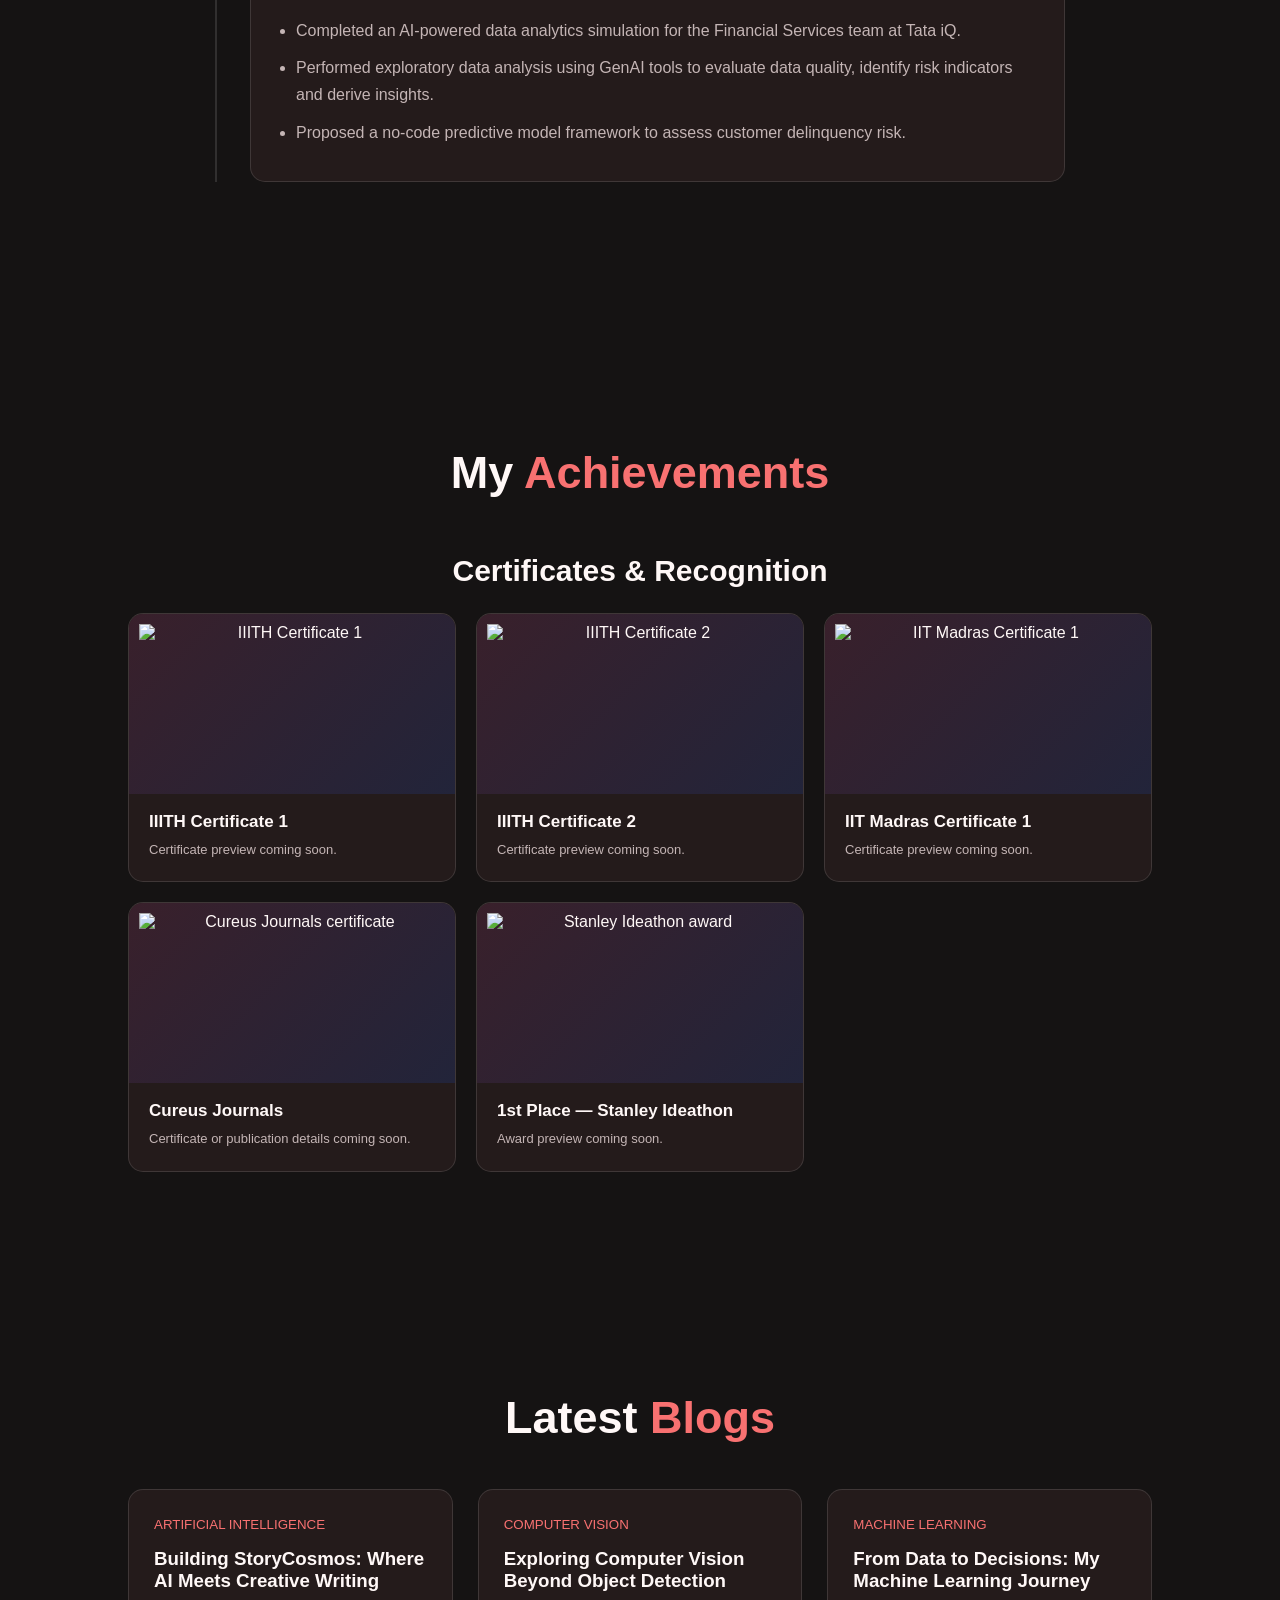
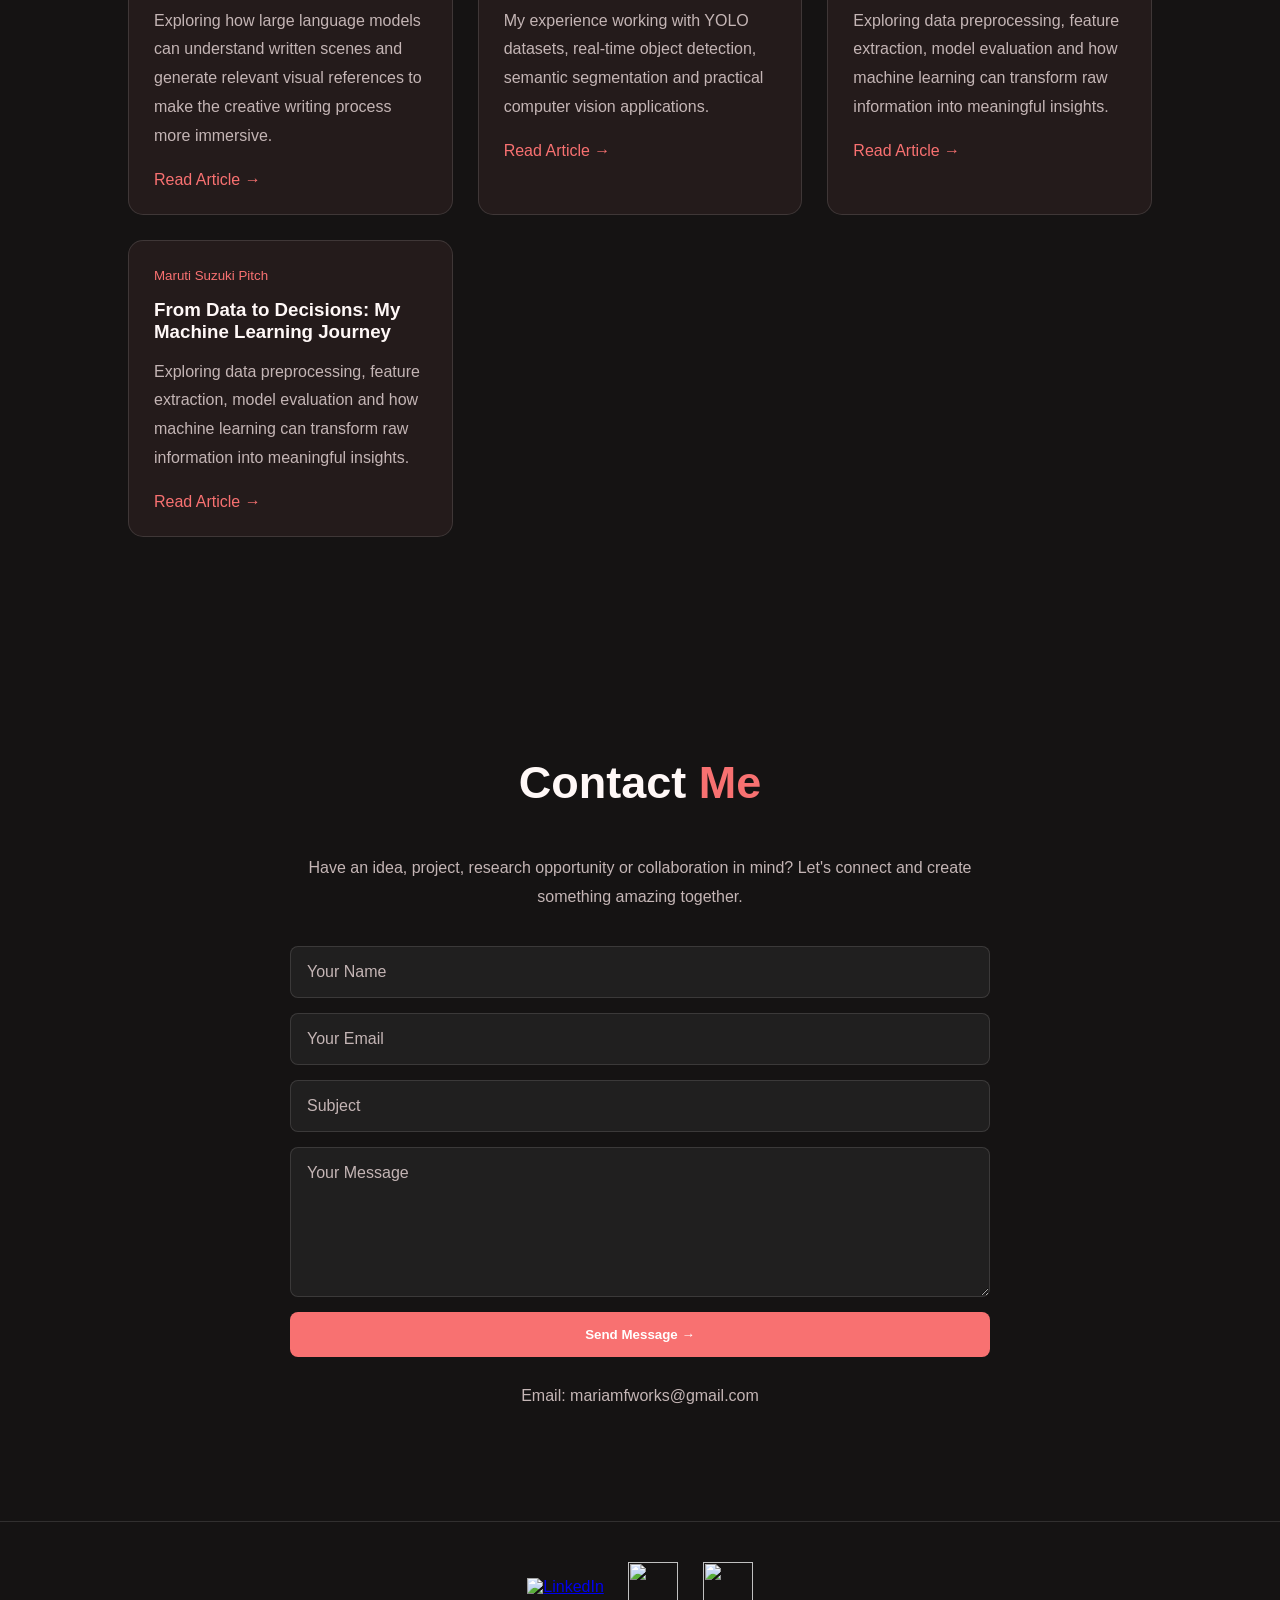
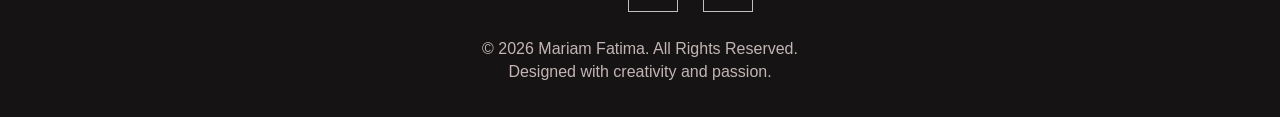
==== commit 10e9df1f: "Update index.html" ====
--- a/index.html
+++ b/index.html
@@ -4,6 +4,7 @@
 <head>
 <meta charset="UTF-8">
 <meta name="viewport" content="width=device-width, initial-scale=1.0">
+<link rel="icon" type="image/png" href="img/fav.png">
 <title>Mariam Fatima | Portfolio</title>
 
 <style>
@@ -262,77 +263,16 @@
 
 .project-image {
   position: relative;
-  min-height: 190px;
+  
+  height: 190px;
   overflow: hidden;
-  display: grid;
-  place-items: center;
-  background: linear-gradient(135deg, #39202b, #171827);
-}
-
-.project-image::before,
-.project-image::after {
-  content: "";
-  position: absolute;
-  border: 1px solid rgba(255,255,255,0.28);
-  border-radius: 50%;
-}
-
-.project-image::before {
-  width: 185px;
-  height: 185px;
-  right: -36px;
-  top: -72px;
-}
-
-.project-image::after {
-  width: 115px;
-  height: 115px;
-  left: -40px;
-  bottom: -60px;
-}
-
-.project-artwork {
-  position: relative;
-  z-index: 1;
-  width: min(76%, 260px);
-  padding: 22px 18px;
-  border: 1px solid rgba(255,255,255,0.28);
-  border-radius: 12px;
-  background: rgba(15,15,25,0.58);
-  color: #fff8f7;
-  text-align: center;
-  box-shadow: 0 12px 30px rgba(0,0,0,0.2);
-}
-
-.project-artwork strong {
+}
+
+.project-image img {
   display: block;
-  font-size: 18px;
-  margin-bottom: 7px;
-}
-
-.project-artwork span {
-  color: #fca5a5;
-  font-size: 12px;
-}
-
-.art-dossier {
-  background: linear-gradient(135deg, #3c2343, #172b3b);
-}
-
-.art-subway {
-  background: linear-gradient(135deg, #173b42, #272143);
-}
-
-.art-chatbot {
-  background: linear-gradient(135deg, #492526, #202b42);
-}
-
-.art-iot {
-  background: linear-gradient(135deg, #1d3c3b, #1c253c);
-}
-
-.art-placeholder {
-  background: linear-gradient(135deg, #302a38, #20232f);
+  width: 100%;
+  height: 100%;
+  object-fit: cover;
 }
 
 .project-card-content {
@@ -496,19 +436,19 @@
 }
 
 .certificate-preview {
-  min-height: 160px;
+  height: 180px;
   display: grid;
   place-items: center;
-  padding: 20px;
+  padding: 10px;
   background: linear-gradient(135deg, #39202b, #22243a);
   text-align: center;
 }
 
-.certificate-preview span {
+.certificate-preview img {
   display: block;
-  color: #fca5a5;
-  font-size: 13px;
-  margin-top: 8px;
+  width: 100%;
+  height: 100%;
+  object-fit: contain;
 }
 
 .certificate-card h3 {
@@ -636,6 +576,12 @@
   color: var(--muted);
 }
 
+.footer-logos img{
+  width: 50px; height: 50px;
+  object-fit: contain; margin: 10px;
+  vertical-align: middle;
+}
+
 /* MOBILE */
 
 @media(max-width: 1000px) {
@@ -725,7 +671,7 @@
 
 <nav>
 
-  <div class="logo">MyPortfolio.</div>
+  <div class="logo">MariamF35</div>
 
   <ul>
     <li><a href="#hero">Home</a></li>
@@ -783,8 +729,8 @@
 
     <div class="project-card">
 
-      <div class="project-image" role="img" aria-label="StoryCosmos AI writing and visual references illustration">
-        <div class="project-artwork"><strong>StoryCosmos</strong><span>AI · Writing · Visuals</span></div>
+      <div class="project-image">
+        <img src="img/storycosmos.gif" alt="StoryCosmos project preview">
       </div>
 
       <div class="project-card-content">
@@ -810,7 +756,7 @@
         React · Node.js · LLM APIs
       </div>
 
-      <a href="https://github.com/MariamF35"
+      <a href="https://github.com/MariamF35/StoryCosmos"
          target="_blank" rel="noopener noreferrer">
         GitHub Repository →
       </a>
@@ -820,8 +766,8 @@
 
     <div class="project-card">
 
-      <div class="project-image" role="img" aria-label="Email spam classifier machine learning illustration">
-        <div class="project-artwork"><strong>Spam Classifier</strong><span>Machine Learning · NLP</span></div>
+      <div class="project-image">
+        <img src="img/emailspam.png" alt="Email Spam Classifier project preview">
       </div>
 
       <div class="project-card-content">
@@ -845,7 +791,7 @@
         Python · Scikit-learn · TF-IDF
       </div>
 
-      <a href="https://github.com/MariamF35"
+      <a href="https://github.com/MariamF35/My_Projects/blob/main/Email%20Spam%20Classifier/SPAM_EMAIL_CLASSIFICATION.ipynb"
          target="_blank" rel="noopener noreferrer">
         GitHub Repository →
       </a>
@@ -855,21 +801,19 @@
 
     <div class="project-card">
 
-      <div class="project-image art-iot" role="img" aria-label="IoT heart rate monitor illustration">
-        <div class="project-artwork"><strong>Heart Rate Monitor</strong><span>IoT · Sensors · Health</span></div>
+      <div class="project-image">
+        <img src="img/IoTHeart.png" alt="Heart Rate Monitoring project preview">
       </div>
 
       <div class="project-card-content">
       <div class="number">03</div>
 
       <h3>IoT-based Heart Rate Monitoring System</h3>
-
       <p>
         An IoT-based heart rate monitoring system using
         a pulse sensor to measure and track heart rate
         and detect arrhythmia in real time.
       </p>
-
       <p>
         Integrated sensor hardware with a microcontroller
         and displayed readings on a dashboard for
@@ -890,8 +834,8 @@
 
     <div class="project-card">
 
-      <div class="project-image art-dossier" role="img" aria-label="Dossier AI resume analyzer illustration">
-        <div class="project-artwork"><strong>Dossier</strong><span>AI · Resume Analyzer</span></div>
+      <div class="project-image">
+        <img src="img/DossierAIResumeAnalyzer.PNG" alt="Dossier AI Resume Analyzer project preview">
       </div>
 
       <div class="project-card-content">
@@ -899,14 +843,18 @@
       <h3>Dossier — AI Resume Analyzer</h3>
       <p>An AI-powered resume analysis concept designed to help review and improve application materials.</p>
       <div class="tech">AI · Resume Analysis</div>
+      <a href="https://github.com/MariamF35/IoT-Based-Heart-Rate-Monitoring-and-Arrhythmia-Detection-Using-ESP32-and-ML"
+         target="_blank" rel="noopener noreferrer">
+        GitHub Repository →
+      </a>
       </div>
 
     </div>
 
     <div class="project-card">
 
-      <div class="project-image art-subway" role="img" aria-label="Subway Surfers computer vision game illustration">
-        <div class="project-artwork"><strong>Subway Surfers</strong><span>Computer Vision · Gaming</span></div>
+      <div class="project-image">
+        <img src="img/sdgppr.PNG" alt="Subway Surfers Computer Vision project preview">
       </div>
 
       <div class="project-card-content">
@@ -914,14 +862,18 @@
       <h3>Subway Surfers with Computer Vision</h3>
       <p>A Subway Surfers project exploring how computer vision can be used to interact with gameplay.</p>
       <div class="tech">Computer Vision</div>
+      <a href="https://github.com/MariamF35/IoT-Based-Heart-Rate-Monitoring-and-Arrhythmia-Detection-Using-ESP32-and-ML"
+         target="_blank" rel="noopener noreferrer">
+        GitHub Repository →
+      </a>
       </div>
 
     </div>
 
     <div class="project-card">
 
-      <div class="project-image art-chatbot" role="img" aria-label="Chatbot project illustration">
-        <div class="project-artwork"><strong>Chatbot</strong><span>Conversational AI</span></div>
+      <div class="project-image">
+        <img src="img/sdgppr.PNG" alt="Chatbot project preview">
       </div>
 
       <div class="project-card-content">
@@ -929,14 +881,18 @@
       <h3>Chatbot</h3>
       <p>Project details and technologies will be added soon.</p>
       <div class="tech">Details coming soon</div>
-      </div>
-
-    </div>
-
-    <div class="project-card">
-
-      <div class="project-image art-placeholder" role="img" aria-label="Illustrated placeholder for a future project">
-        <div class="project-artwork"><strong>Coming Soon</strong><span>Project preview</span></div>
+      <a href="https://github.com/MariamF35/IoT-Based-Heart-Rate-Monitoring-and-Arrhythmia-Detection-Using-ESP32-and-ML"
+         target="_blank" rel="noopener noreferrer">
+        GitHub Repository →
+      </a>
+      </div>
+
+    </div>
+
+    <!--<div class="project-card">
+
+      <div class="project-image">
+        <img src="img/sdgppr.PNG" alt="Project preview">
       </div>
 
       <div class="project-card-content">
@@ -944,14 +900,18 @@
       <h3>Project details coming soon</h3>
       <p>This space is ready for another project description, technologies, and links.</p>
       <div class="tech">Add project technologies</div>
+      <a href="https://github.com/MariamF35/IoT-Based-Heart-Rate-Monitoring-and-Arrhythmia-Detection-Using-ESP32-and-ML"
+         target="_blank" rel="noopener noreferrer">
+        GitHub Repository →
+      </a>
       </div>
 
     </div>
 
     <div class="project-card">
 
-      <div class="project-image art-placeholder" role="img" aria-label="Illustrated placeholder for a future project">
-        <div class="project-artwork"><strong>Coming Soon</strong><span>Project preview</span></div>
+      <div class="project-image">
+        <img src="img/sdgppr.PNG" alt="Project preview">
       </div>
 
       <div class="project-card-content">
@@ -959,14 +919,18 @@
       <h3>Project details coming soon</h3>
       <p>This space is ready for another project description, technologies, and links.</p>
       <div class="tech">Add project technologies</div>
+      <a href="https://github.com/MariamF35/IoT-Based-Heart-Rate-Monitoring-and-Arrhythmia-Detection-Using-ESP32-and-ML"
+         target="_blank" rel="noopener noreferrer">
+        GitHub Repository →
+      </a>
       </div>
 
     </div>
 
     <div class="project-card">
 
-      <div class="project-image art-placeholder" role="img" aria-label="Illustrated placeholder for a future project">
-        <div class="project-artwork"><strong>Coming Soon</strong><span>Project preview</span></div>
+      <div class="project-image">
+        <img src="img/sdgppr.PNG" alt="Project preview">
       </div>
 
       <div class="project-card-content">
@@ -974,14 +938,18 @@
       <h3>Project details coming soon</h3>
       <p>This space is ready for another project description, technologies, and links.</p>
       <div class="tech">Add project technologies</div>
+      <a href="https://github.com/MariamF35/IoT-Based-Heart-Rate-Monitoring-and-Arrhythmia-Detection-Using-ESP32-and-ML"
+         target="_blank" rel="noopener noreferrer">
+        GitHub Repository →
+      </a>
       </div>
 
     </div>
 
     <div class="project-card">
 
-      <div class="project-image art-placeholder" role="img" aria-label="Illustrated placeholder for a future project">
-        <div class="project-artwork"><strong>Coming Soon</strong><span>Project preview</span></div>
+      <div class="project-image">
+        <img src="img/sdgppr.PNG" alt="Project preview">
       </div>
 
       <div class="project-card-content">
@@ -989,9 +957,13 @@
       <h3>Project details coming soon</h3>
       <p>This space is ready for another project description, technologies, and links.</p>
       <div class="tech">Add project technologies</div>
-      </div>
-
-    </div>
+      <a href="https://github.com/MariamF35/IoT-Based-Heart-Rate-Monitoring-and-Arrhythmia-Detection-Using-ESP32-and-ML"
+         target="_blank" rel="noopener noreferrer">
+        GitHub Repository →
+      </a>
+      </div>
+
+    </div> -->
 
   </div>
 
@@ -1117,40 +1089,40 @@
   <div class="certificate-grid">
 
     <div class="certificate-card">
-      <div class="certificate-preview" role="img" aria-label="Certificate image placeholder">
-        <div>Certificate scan<span>Add certificate image or PDF</span></div>
+      <div class="certificate-preview">
+        <img src="img/sdgppr.PNG" alt="IIITH Certificate 1">
       </div>
       <h3>IIITH Certificate 1</h3>
       <p>Certificate preview coming soon.</p>
     </div>
 
     <div class="certificate-card">
-      <div class="certificate-preview" role="img" aria-label="Certificate image placeholder">
-        <div>Certificate scan<span>Add certificate image or PDF</span></div>
+      <div class="certificate-preview">
+        <img src="img/sdgppr.PNG" alt="IIITH Certificate 2">
       </div>
       <h3>IIITH Certificate 2</h3>
       <p>Certificate preview coming soon.</p>
     </div>
 
     <div class="certificate-card">
-      <div class="certificate-preview" role="img" aria-label="Certificate image placeholder">
-        <div>Certificate scan<span>Add certificate image or PDF</span></div>
+      <div class="certificate-preview">
+        <img src="img/sdgppr.PNG" alt="IIT Madras Certificate 1">
       </div>
       <h3>IIT Madras Certificate 1</h3>
       <p>Certificate preview coming soon.</p>
     </div>
 
     <div class="certificate-card">
-      <div class="certificate-preview" role="img" aria-label="Certificate image placeholder">
-        <div>Certificate scan<span>Add certificate image or PDF</span></div>
+      <div class="certificate-preview">
+        <img src="img/sdgppr.PNG" alt="Cureus Journals certificate">
       </div>
       <h3>Cureus Journals</h3>
       <p>Certificate or publication details coming soon.</p>
     </div>
 
     <div class="certificate-card">
-      <div class="certificate-preview" role="img" aria-label="Award image placeholder">
-        <div>Achievement scan<span>Add certificate image or PDF</span></div>
+      <div class="certificate-preview">
+        <img src="img/sdgppr.PNG" alt="Stanley Ideathon award">
       </div>
       <h3>1st Place — Stanley Ideathon</h3>
       <p>Award preview coming soon.</p>
@@ -1216,6 +1188,22 @@
 
     </div>
 
+    <div class="blog-card">
+
+      <small>Maruti Suzuki Pitch</small>
+
+      <h3>From Data to Decisions: My Machine Learning Journey</h3>
+
+      <p>
+        Exploring data preprocessing, feature extraction,
+        model evaluation and how machine learning can
+        transform raw information into meaningful insights.
+      </p>
+
+      <a href="blog/MarutiSuzukipitch.html">Read Article →</a>
+
+    </div>
+
   </div>
 
 </section>
@@ -1234,7 +1222,7 @@
       Let's connect and create something amazing together.
     </p>
 
-    <div class="contact-links">
+    <!--<div class="contact-links">
 
       <a href="mailto:mariamfworks@gmail.com">
         Email
@@ -1250,7 +1238,7 @@
         GitHub
       </a>
 
-    </div>
+    </div> -->
 
     <div class="contact-form">
 
@@ -1282,6 +1270,10 @@
 </section>
 
 <footer>
+<a href="https://linkedin.com/in/mariamf136" class="footer-logos"><img src="img/linkedin.png" alt="LinkedIn"></a>
+<a href="https://github.com/MariamF35" class="footer-logos"><img src="img/github.png"></a>
+<a href="https://dev.to/MariamFatima" class="footer-logos"><img src="img/dev.png"></a>
+<br> <br>
 
   © 2026 Mariam Fatima. All Rights Reserved.
 
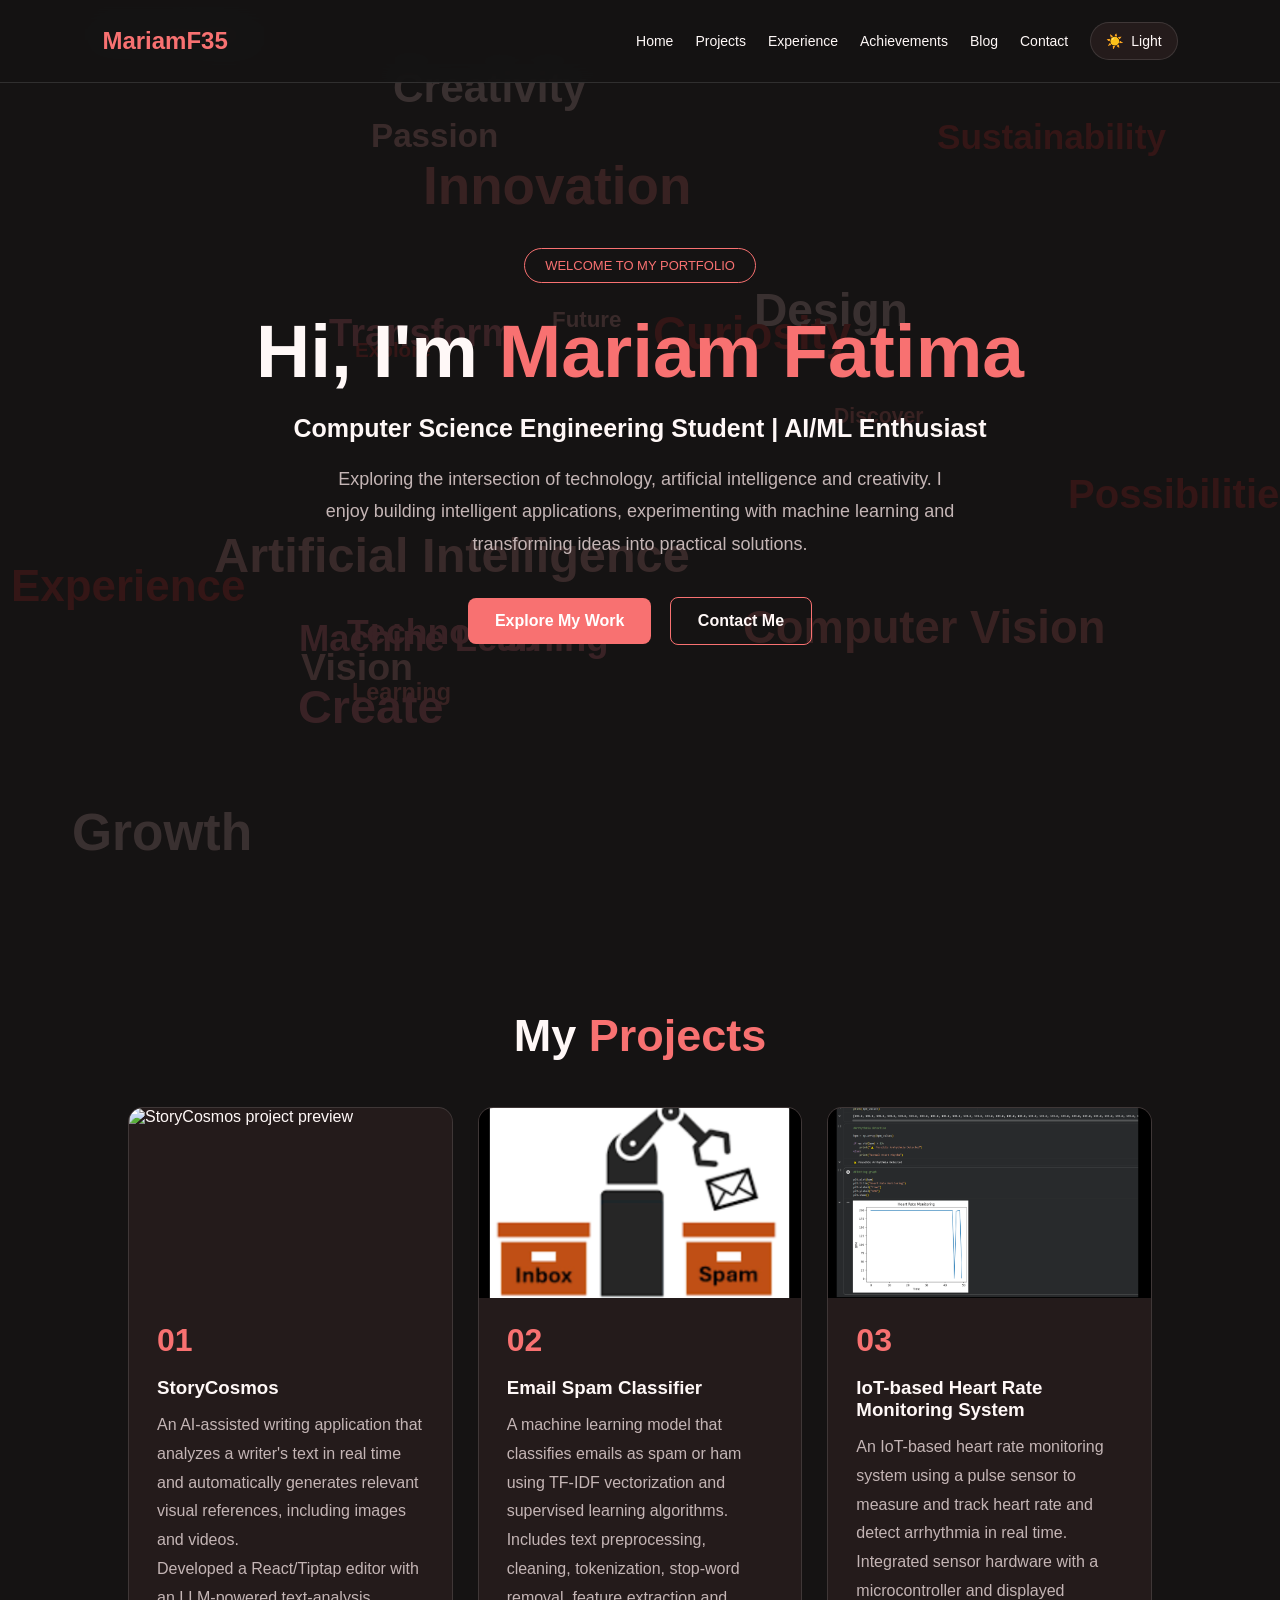
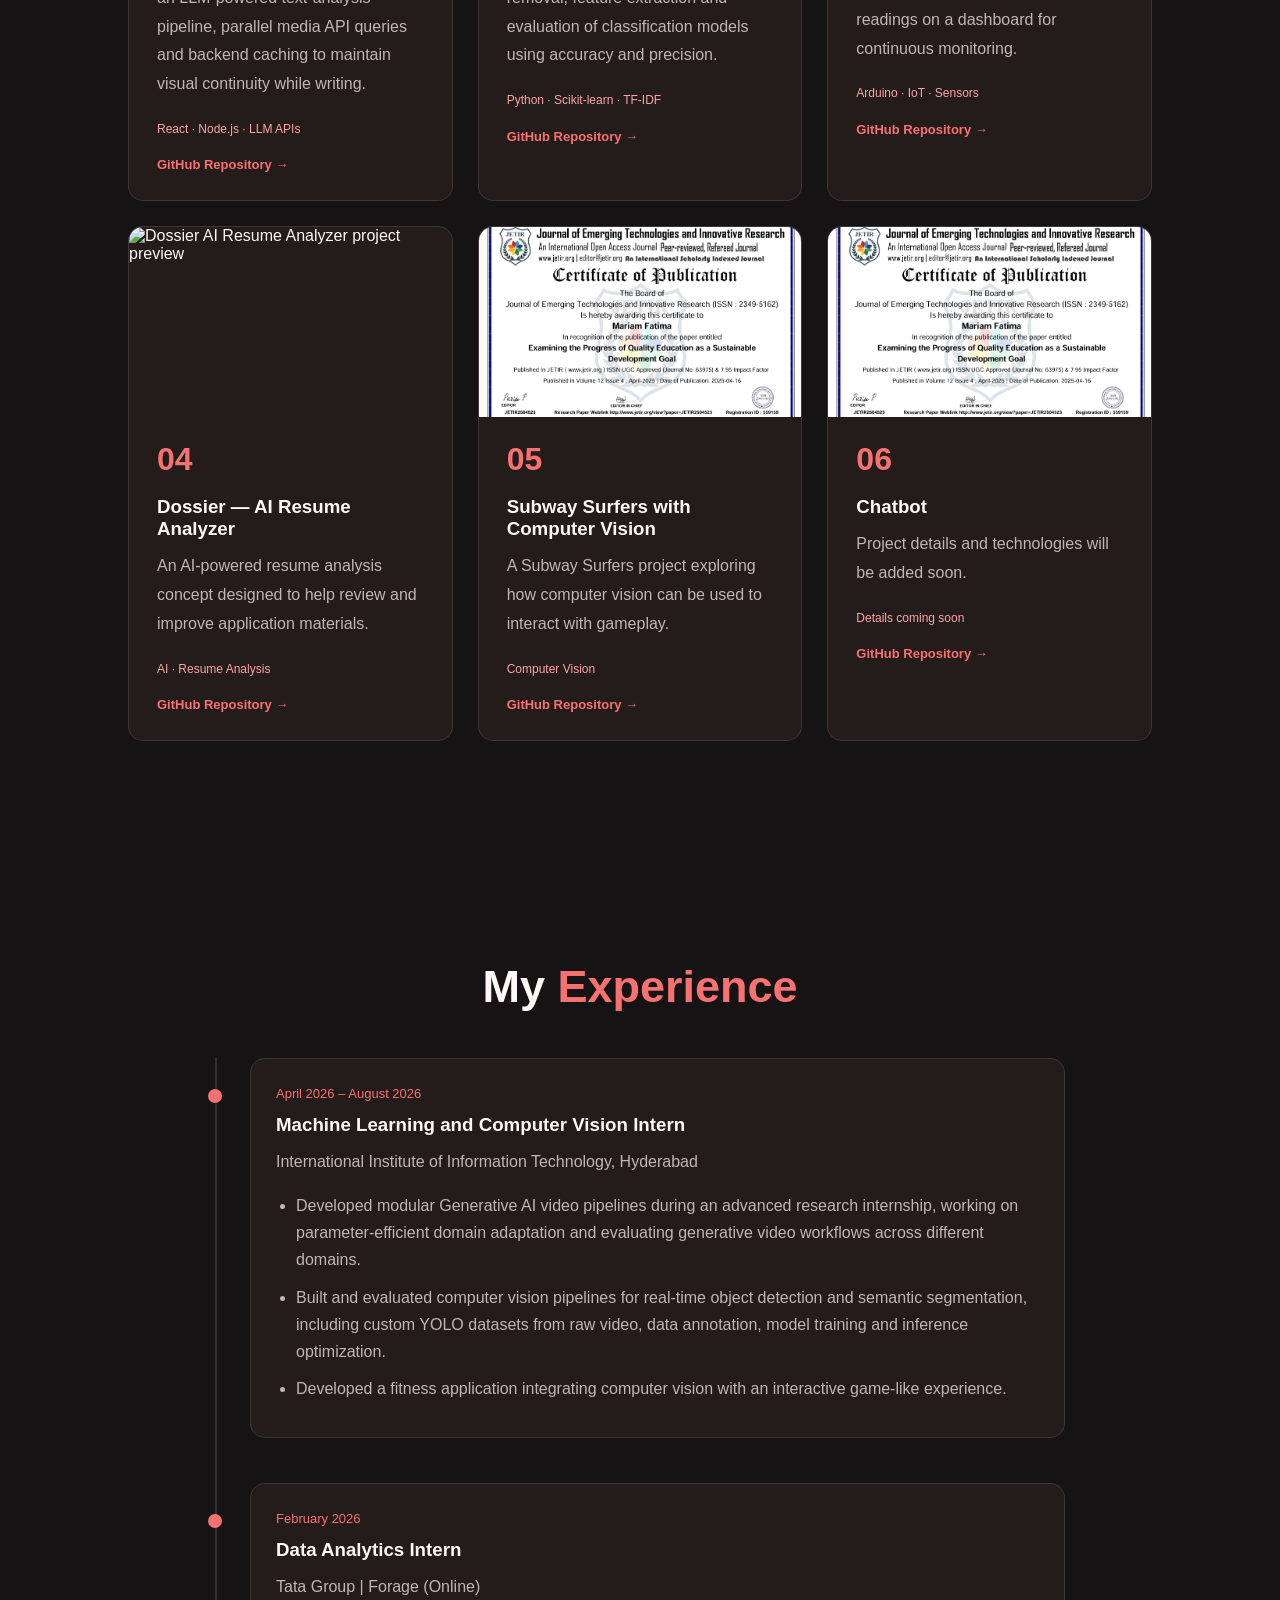
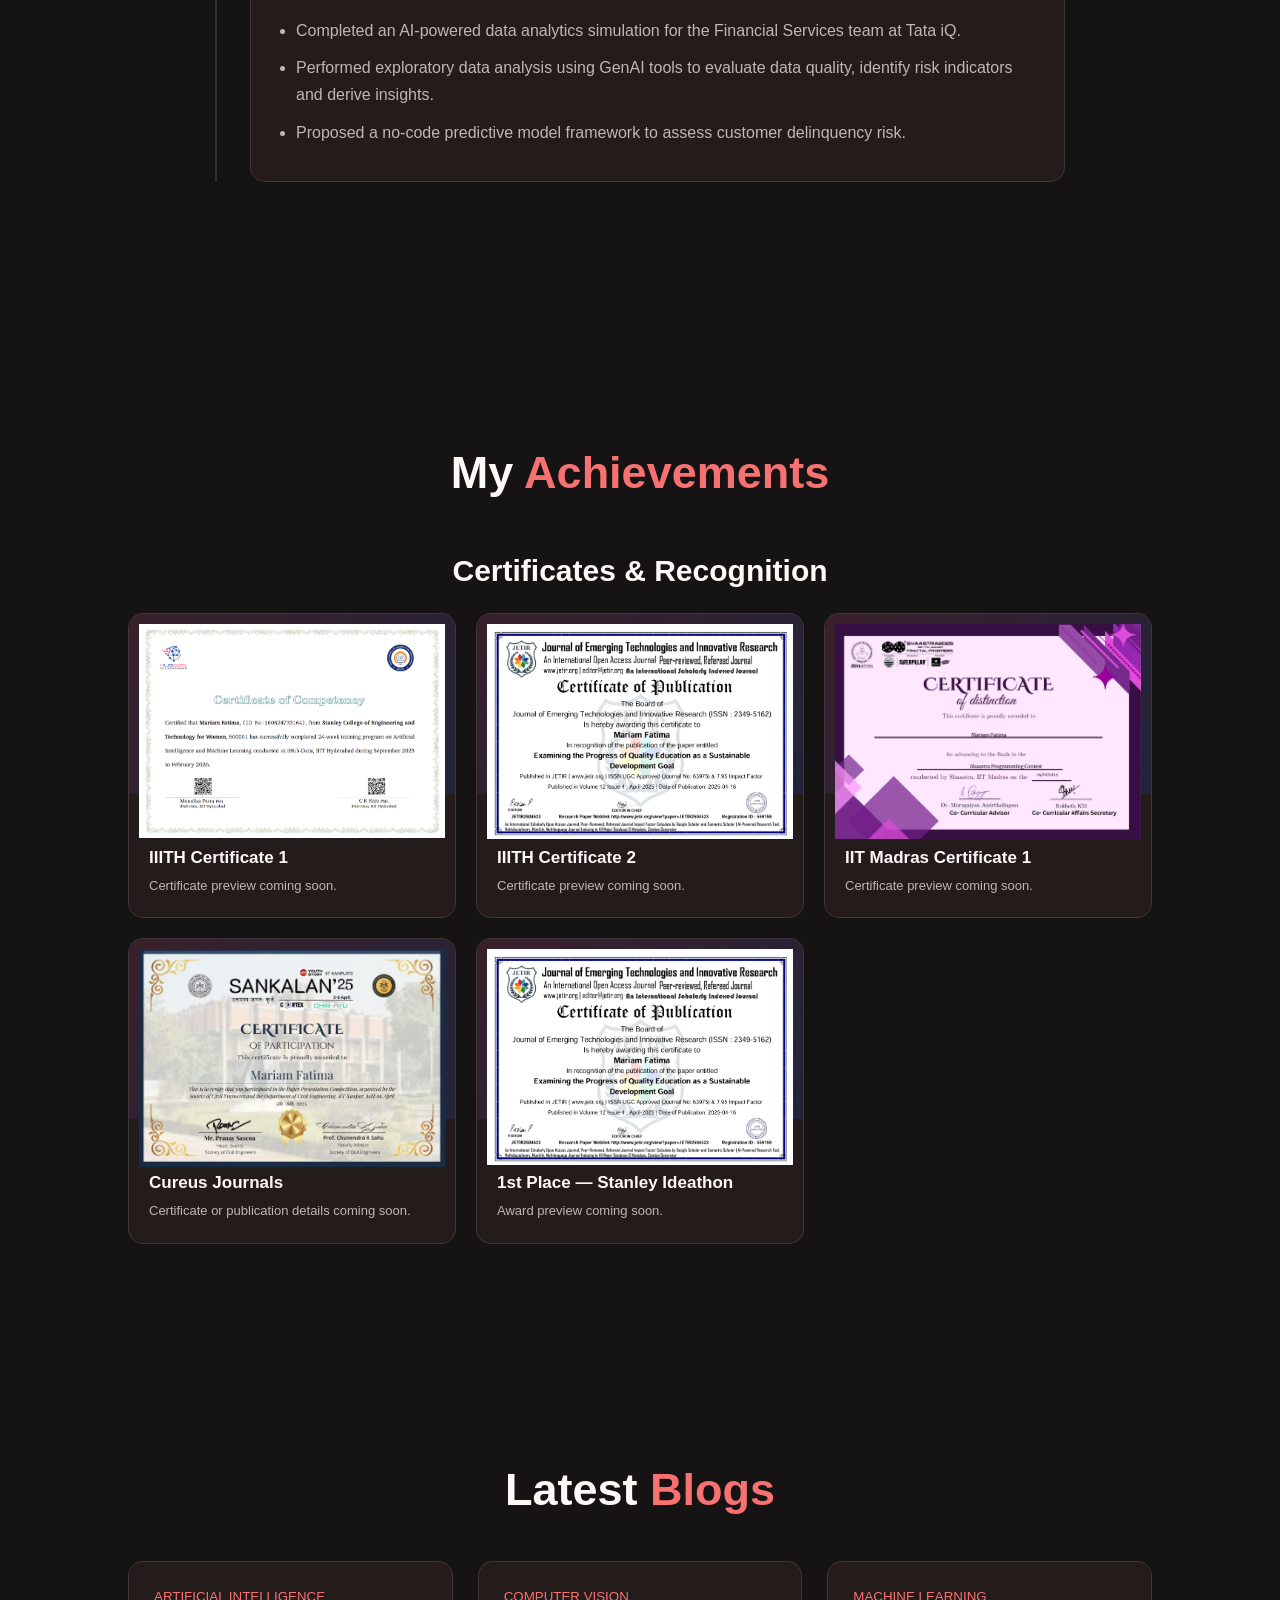
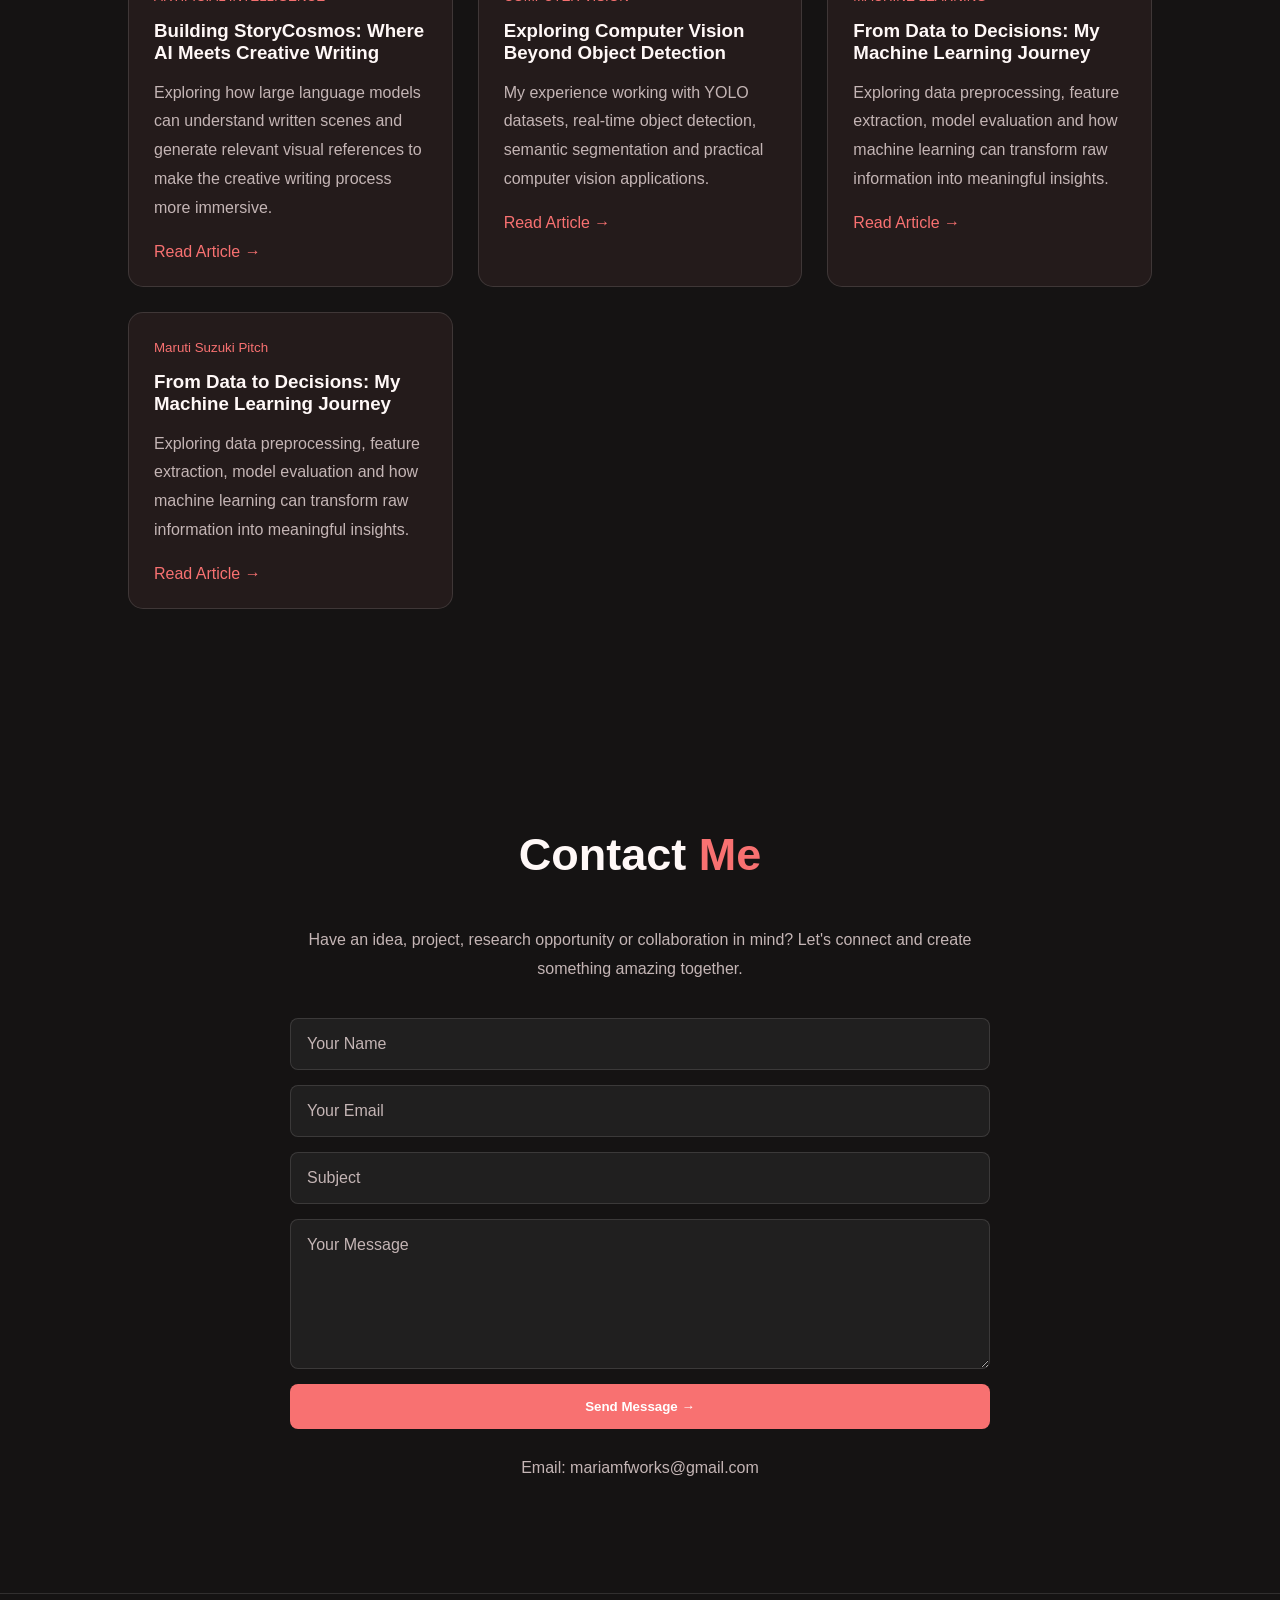
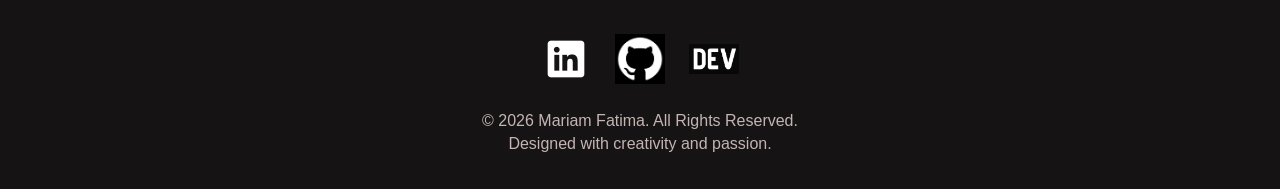
==== commit 1420c200: "Update certificate images in index.html" ====
--- a/index.html
+++ b/index.html
@@ -1090,8 +1090,9 @@
 
     <div class="certificate-card">
       <div class="certificate-preview">
-        <img src="img/sdgppr.PNG" alt="IIITH Certificate 1">
-      </div>
+        <img src="img/iiit-internship_student_apprenticeship.PNG" alt="IIITH Certificate 1">
+      </div>
+      <br><br>
       <h3>IIITH Certificate 1</h3>
       <p>Certificate preview coming soon.</p>
     </div>
@@ -1100,22 +1101,25 @@
       <div class="certificate-preview">
         <img src="img/sdgppr.PNG" alt="IIITH Certificate 2">
       </div>
+      <br><br>
       <h3>IIITH Certificate 2</h3>
       <p>Certificate preview coming soon.</p>
     </div>
 
     <div class="certificate-card">
       <div class="certificate-preview">
-        <img src="img/sdgppr.PNG" alt="IIT Madras Certificate 1">
-      </div>
+        <img src="img/shaastra-2025.PNG" alt="IIT Madras Certificate 1">
+      </div>
+      <br><br>
       <h3>IIT Madras Certificate 1</h3>
       <p>Certificate preview coming soon.</p>
     </div>
 
     <div class="certificate-card">
       <div class="certificate-preview">
-        <img src="img/sdgppr.PNG" alt="Cureus Journals certificate">
-      </div>
+        <img src="img/bits-HE.PNG" alt="Cureus Journals certificate">
+      </div>
+      <br> <br>
       <h3>Cureus Journals</h3>
       <p>Certificate or publication details coming soon.</p>
     </div>
@@ -1124,6 +1128,7 @@
       <div class="certificate-preview">
         <img src="img/sdgppr.PNG" alt="Stanley Ideathon award">
       </div>
+      <br><br>
       <h3>1st Place — Stanley Ideathon</h3>
       <p>Award preview coming soon.</p>
     </div>
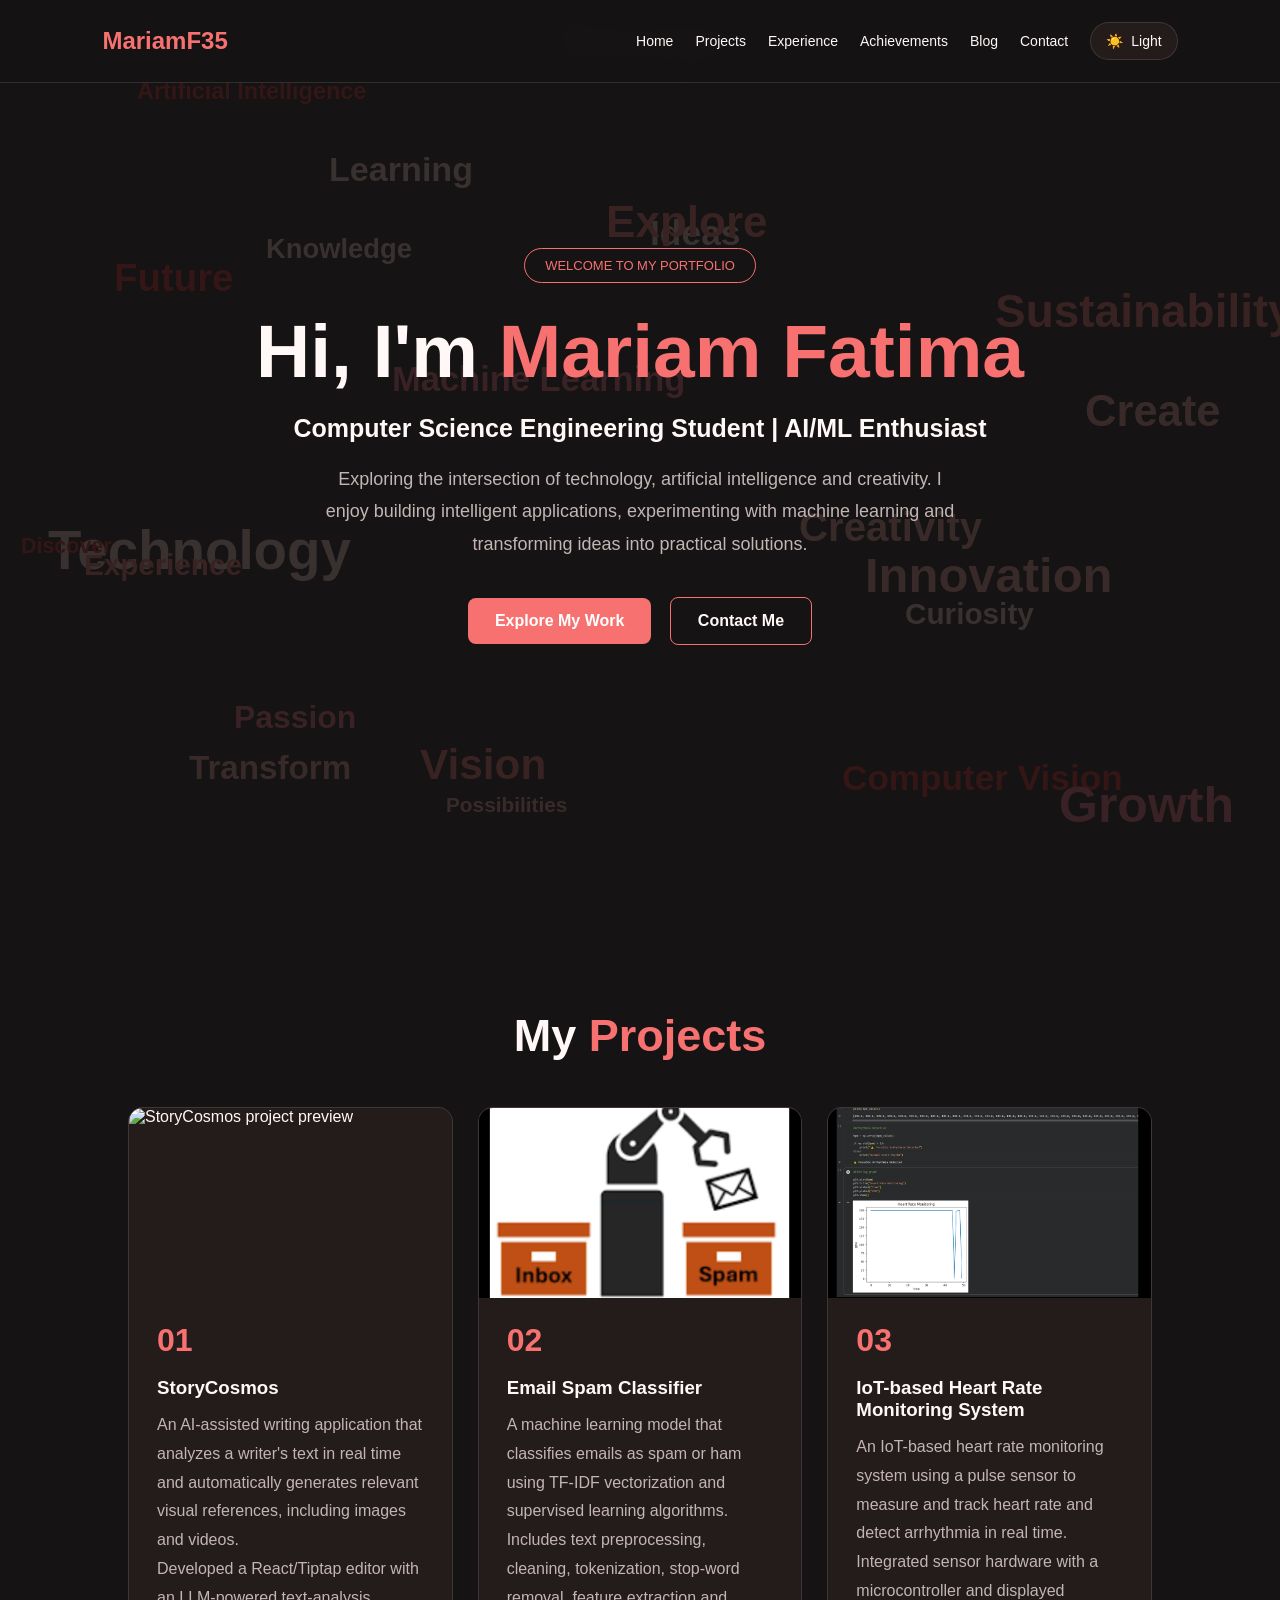
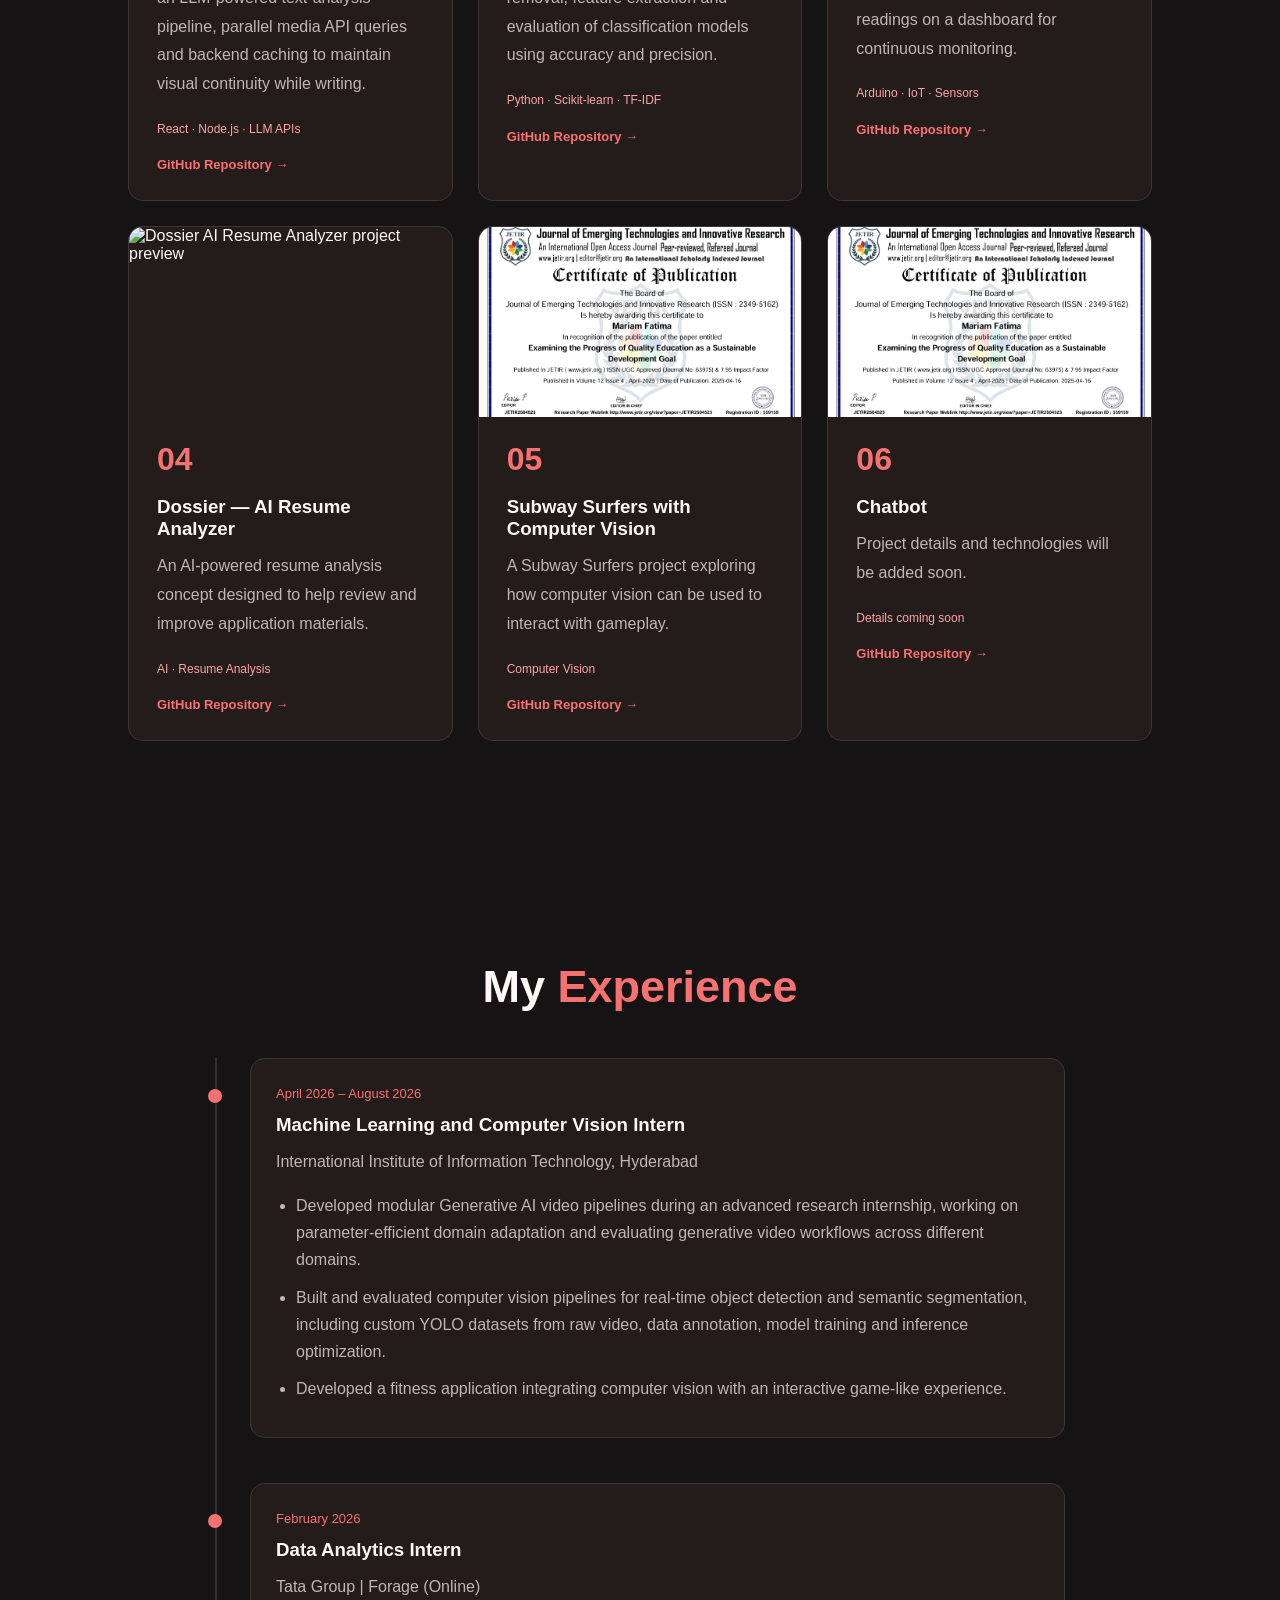
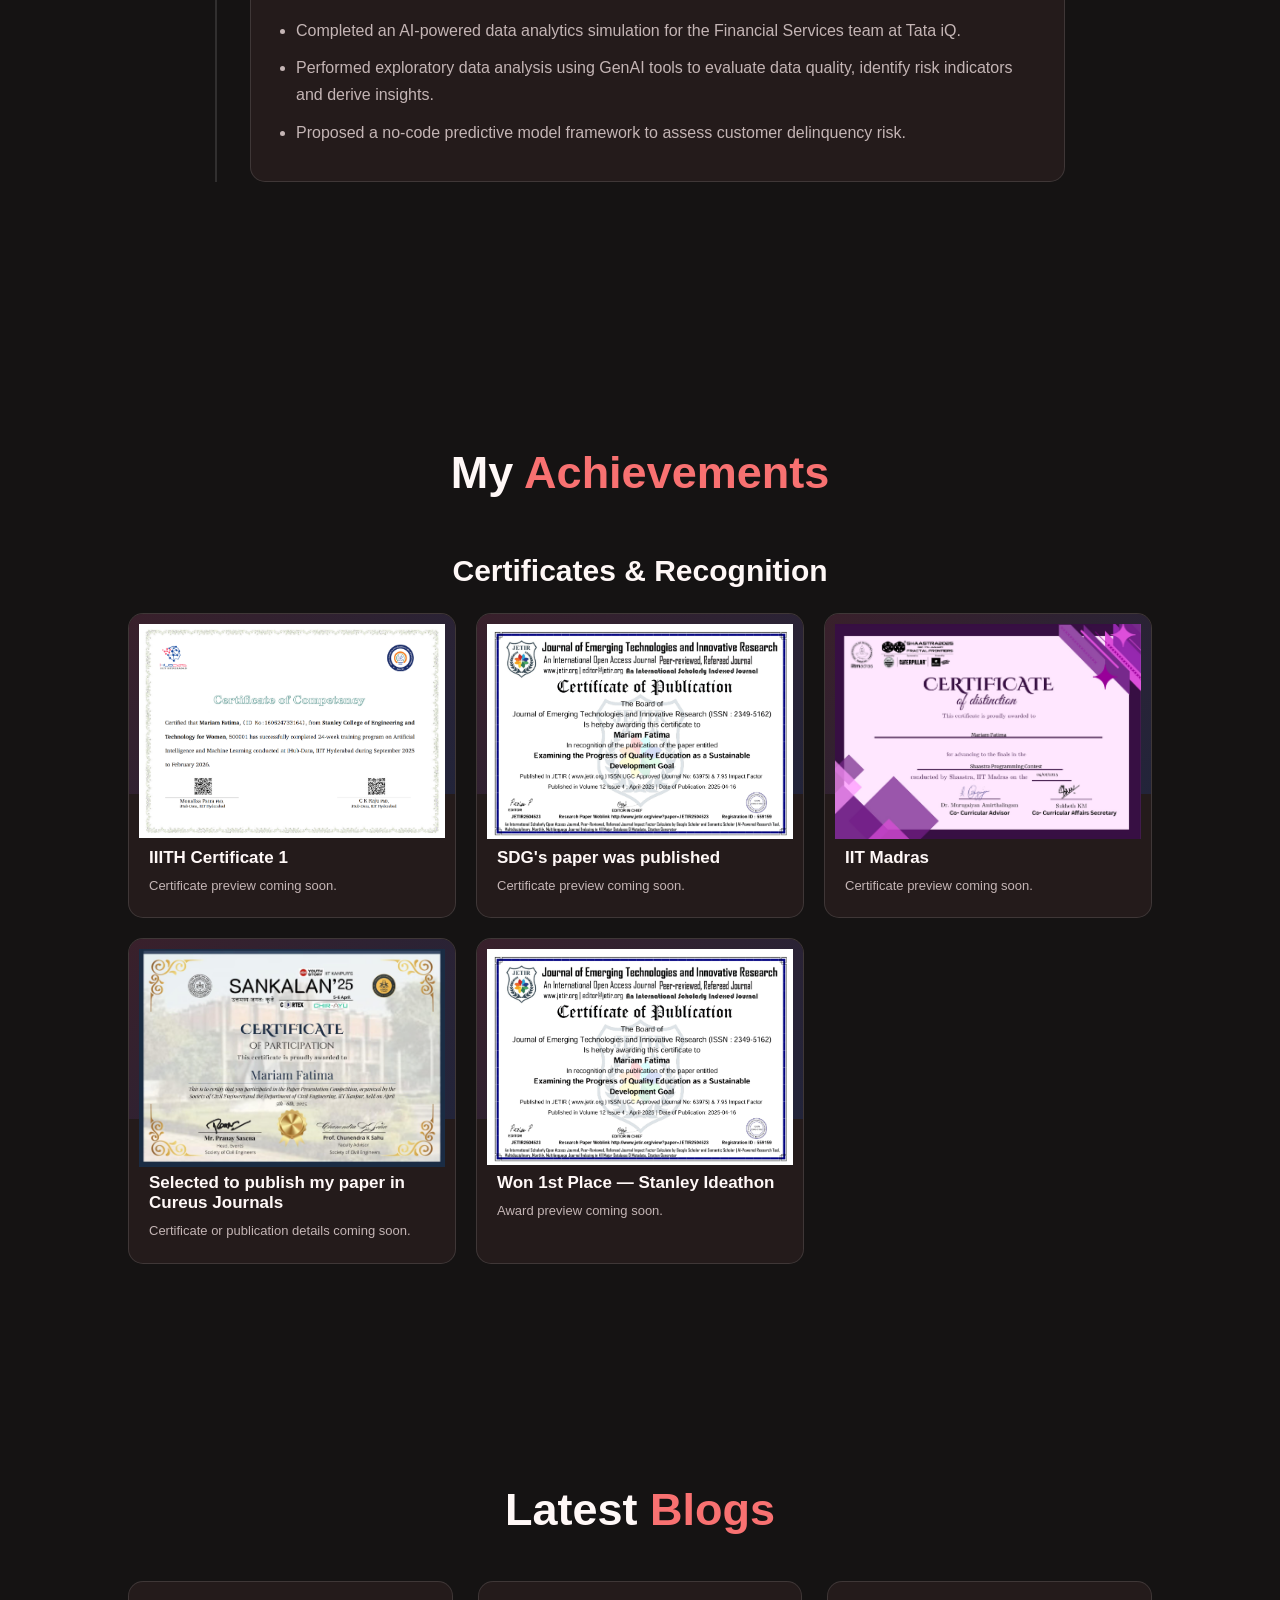
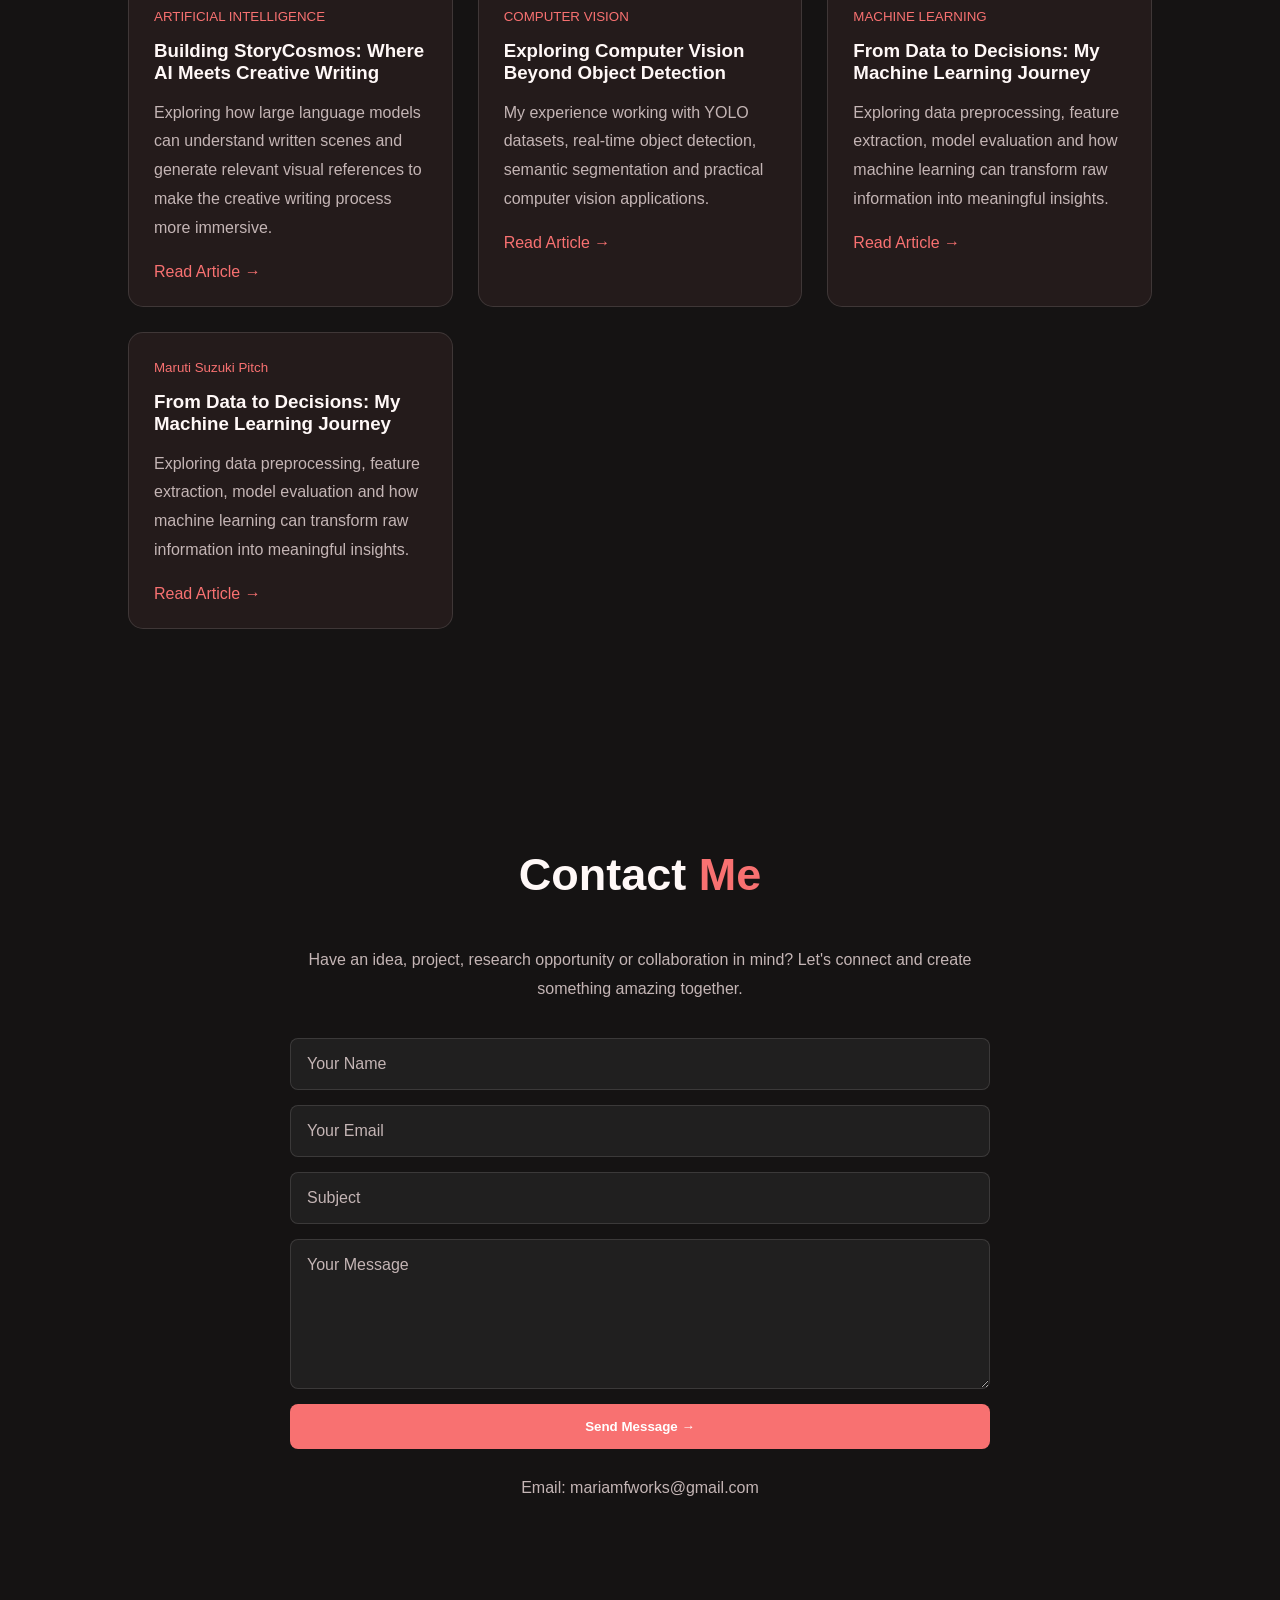
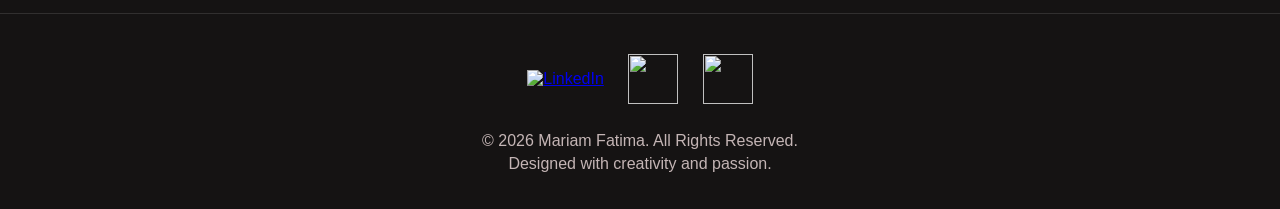
==== commit 2fd41128: "Revise certificate titles and update footer images Updated certificate titles and footer logos." ====
--- a/index.html
+++ b/index.html
@@ -1102,7 +1102,7 @@
         <img src="img/sdgppr.PNG" alt="IIITH Certificate 2">
       </div>
       <br><br>
-      <h3>IIITH Certificate 2</h3>
+      <h3>SDG's paper was published</h3>
       <p>Certificate preview coming soon.</p>
     </div>
 
@@ -1111,7 +1111,7 @@
         <img src="img/shaastra-2025.PNG" alt="IIT Madras Certificate 1">
       </div>
       <br><br>
-      <h3>IIT Madras Certificate 1</h3>
+      <h3>IIT Madras </h3>
       <p>Certificate preview coming soon.</p>
     </div>
 
@@ -1120,7 +1120,7 @@
         <img src="img/bits-HE.PNG" alt="Cureus Journals certificate">
       </div>
       <br> <br>
-      <h3>Cureus Journals</h3>
+      <h3>Selected to publish my paper in Cureus Journals</h3>
       <p>Certificate or publication details coming soon.</p>
     </div>
 
@@ -1129,7 +1129,7 @@
         <img src="img/sdgppr.PNG" alt="Stanley Ideathon award">
       </div>
       <br><br>
-      <h3>1st Place — Stanley Ideathon</h3>
+      <h3>Won 1st Place — Stanley Ideathon</h3>
       <p>Award preview coming soon.</p>
     </div>
 
@@ -1275,9 +1275,9 @@
 </section>
 
 <footer>
-<a href="https://linkedin.com/in/mariamf136" class="footer-logos"><img src="img/linkedin.png" alt="LinkedIn"></a>
-<a href="https://github.com/MariamF35" class="footer-logos"><img src="img/github.png"></a>
-<a href="https://dev.to/MariamFatima" class="footer-logos"><img src="img/dev.png"></a>
+<a href="https://linkedin.com/in/mariamf136" class="footer-logos"><img src="img/linkedin_new.png" alt="LinkedIn"></a>
+<a href="https://github.com/MariamF35" class="footer-logos"><img src="img/github_new.png"></a>
+<a href="https://dev.to/MariamFatima" class="footer-logos"><img src="img/dev_new.png"></a>
 <br> <br>
 
   © 2026 Mariam Fatima. All Rights Reserved.
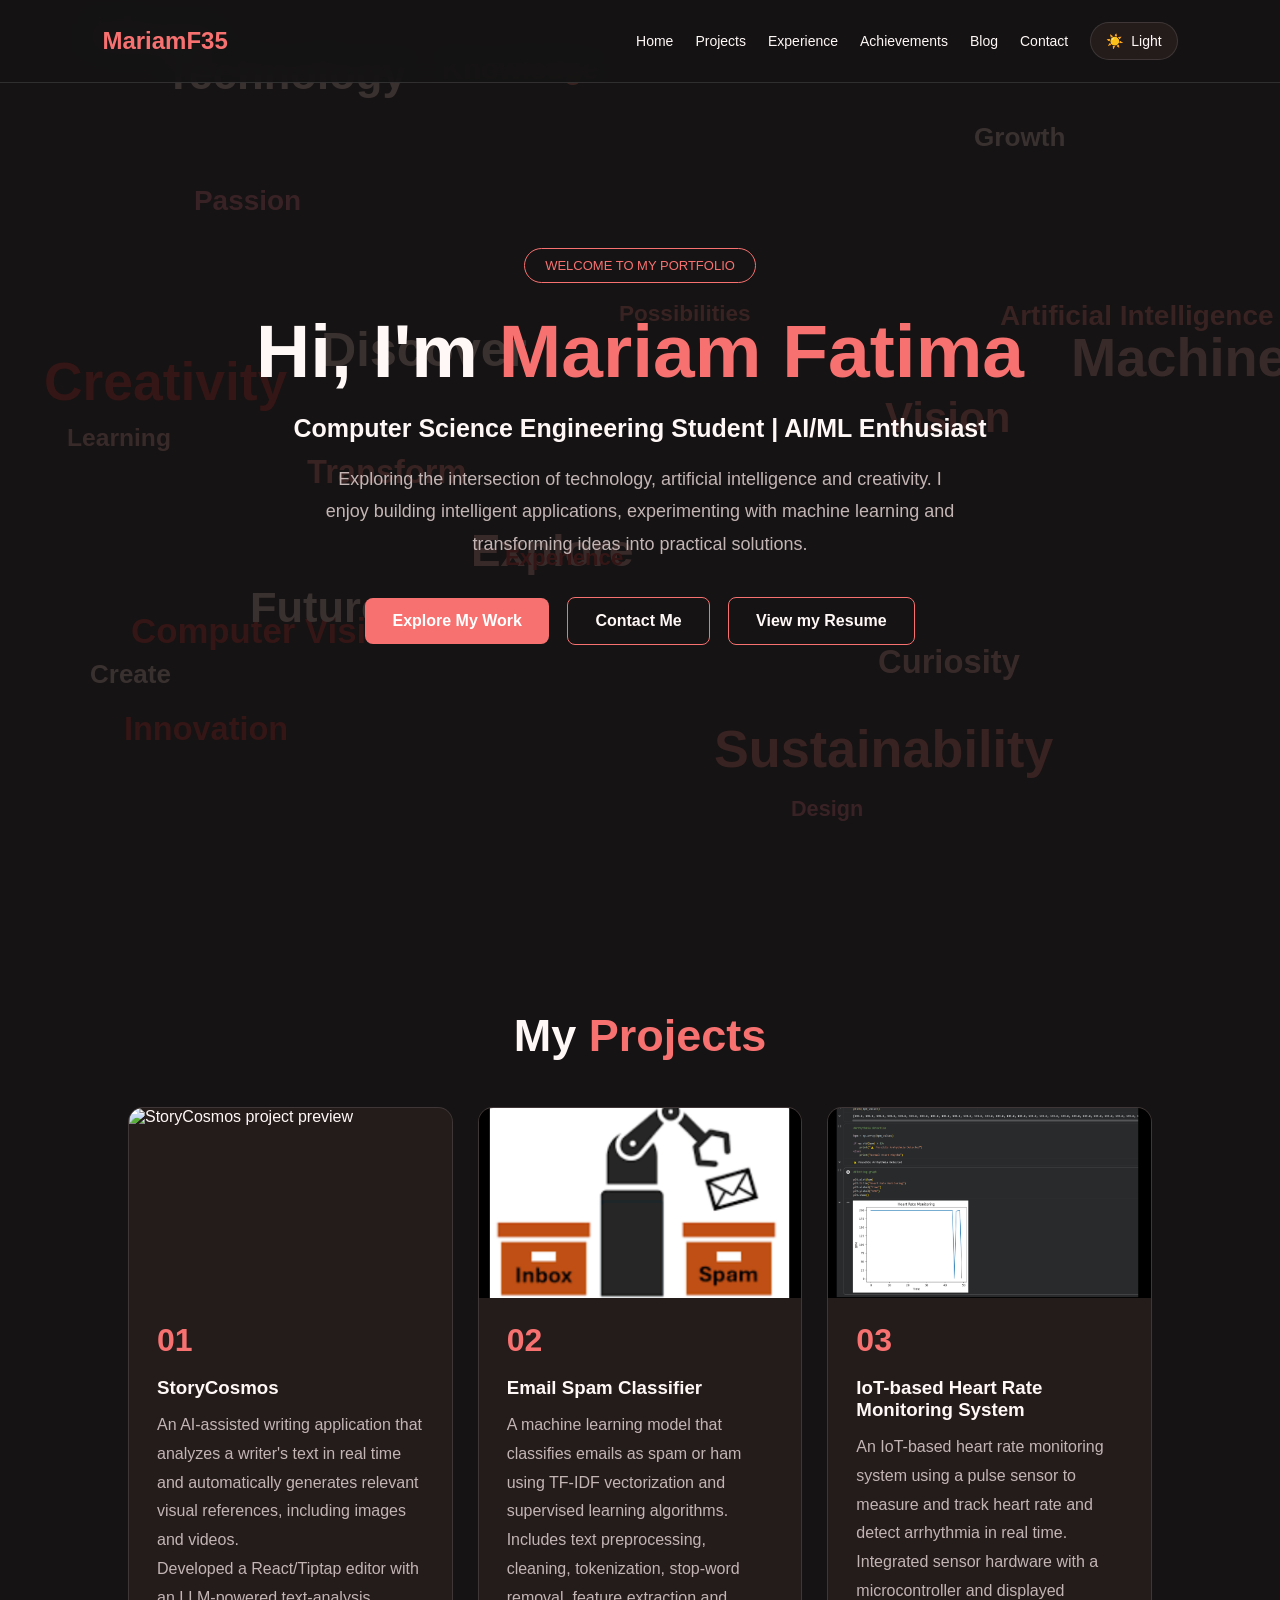
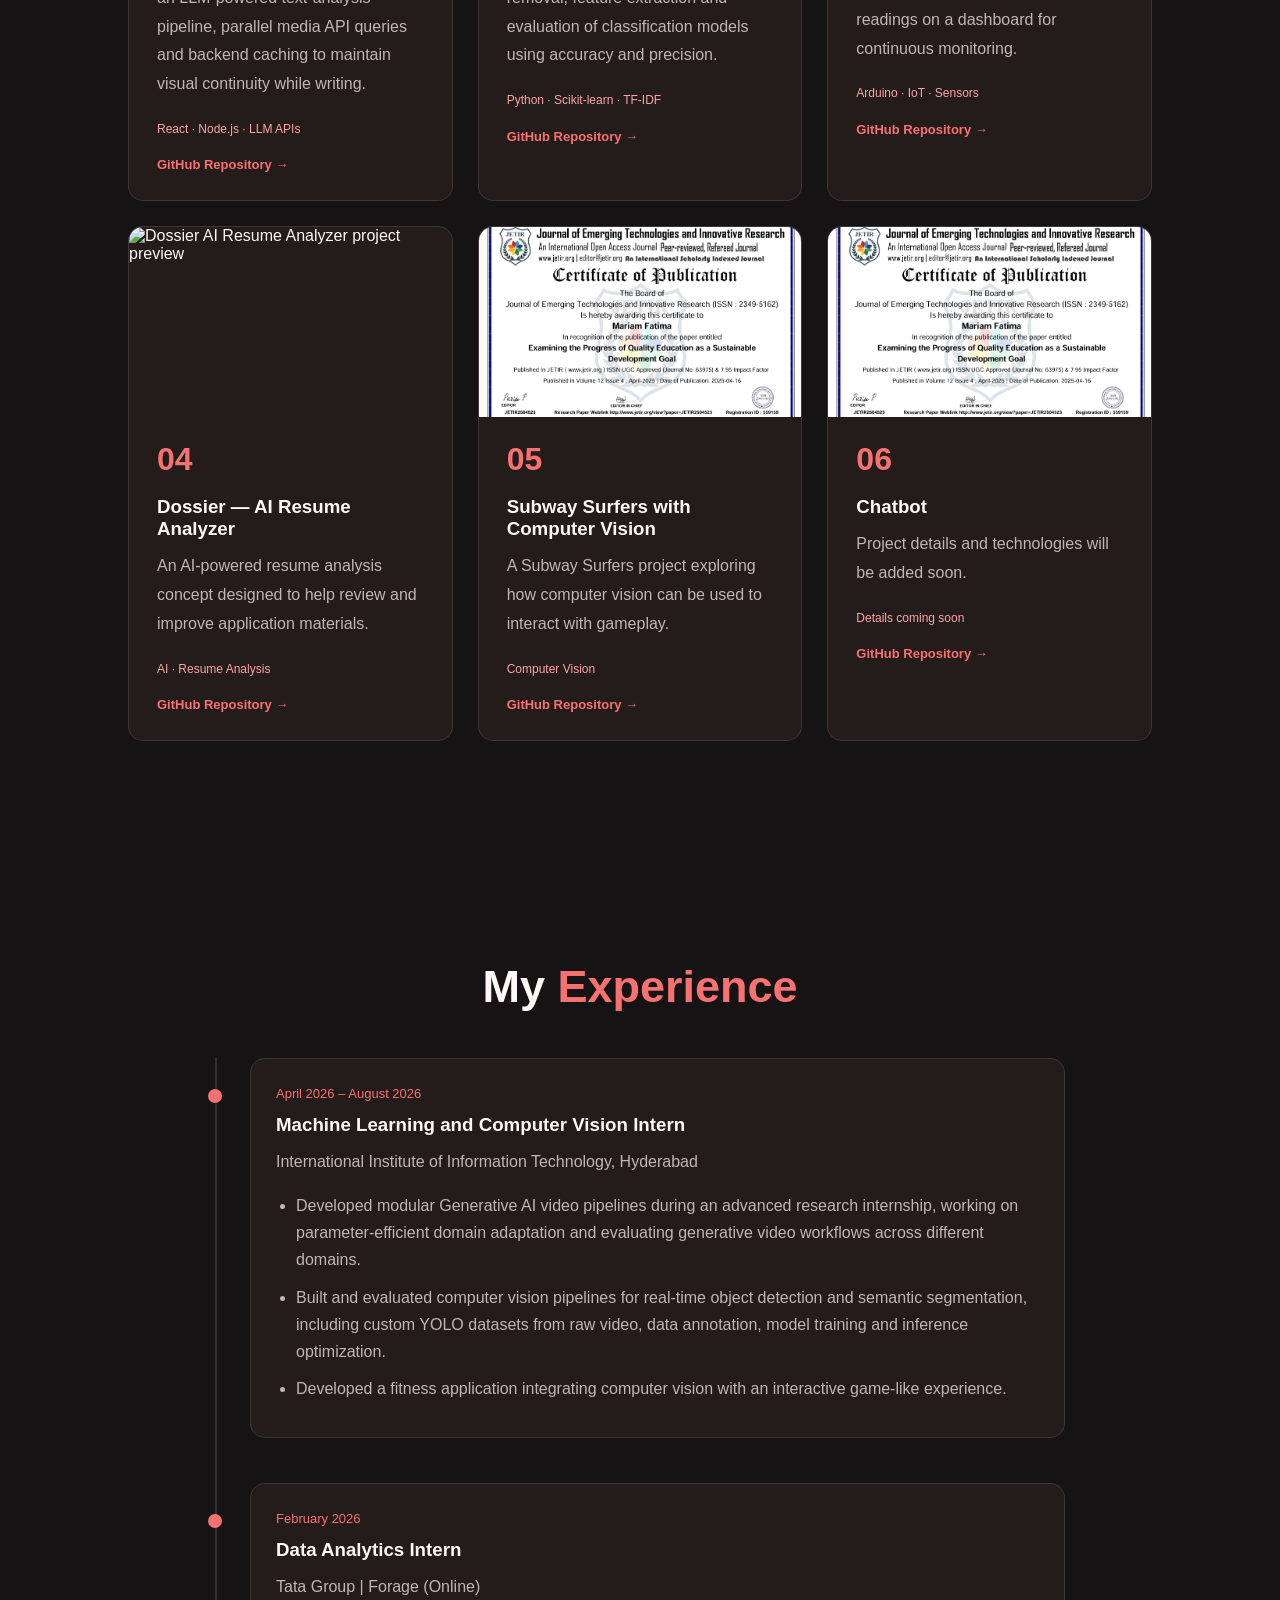
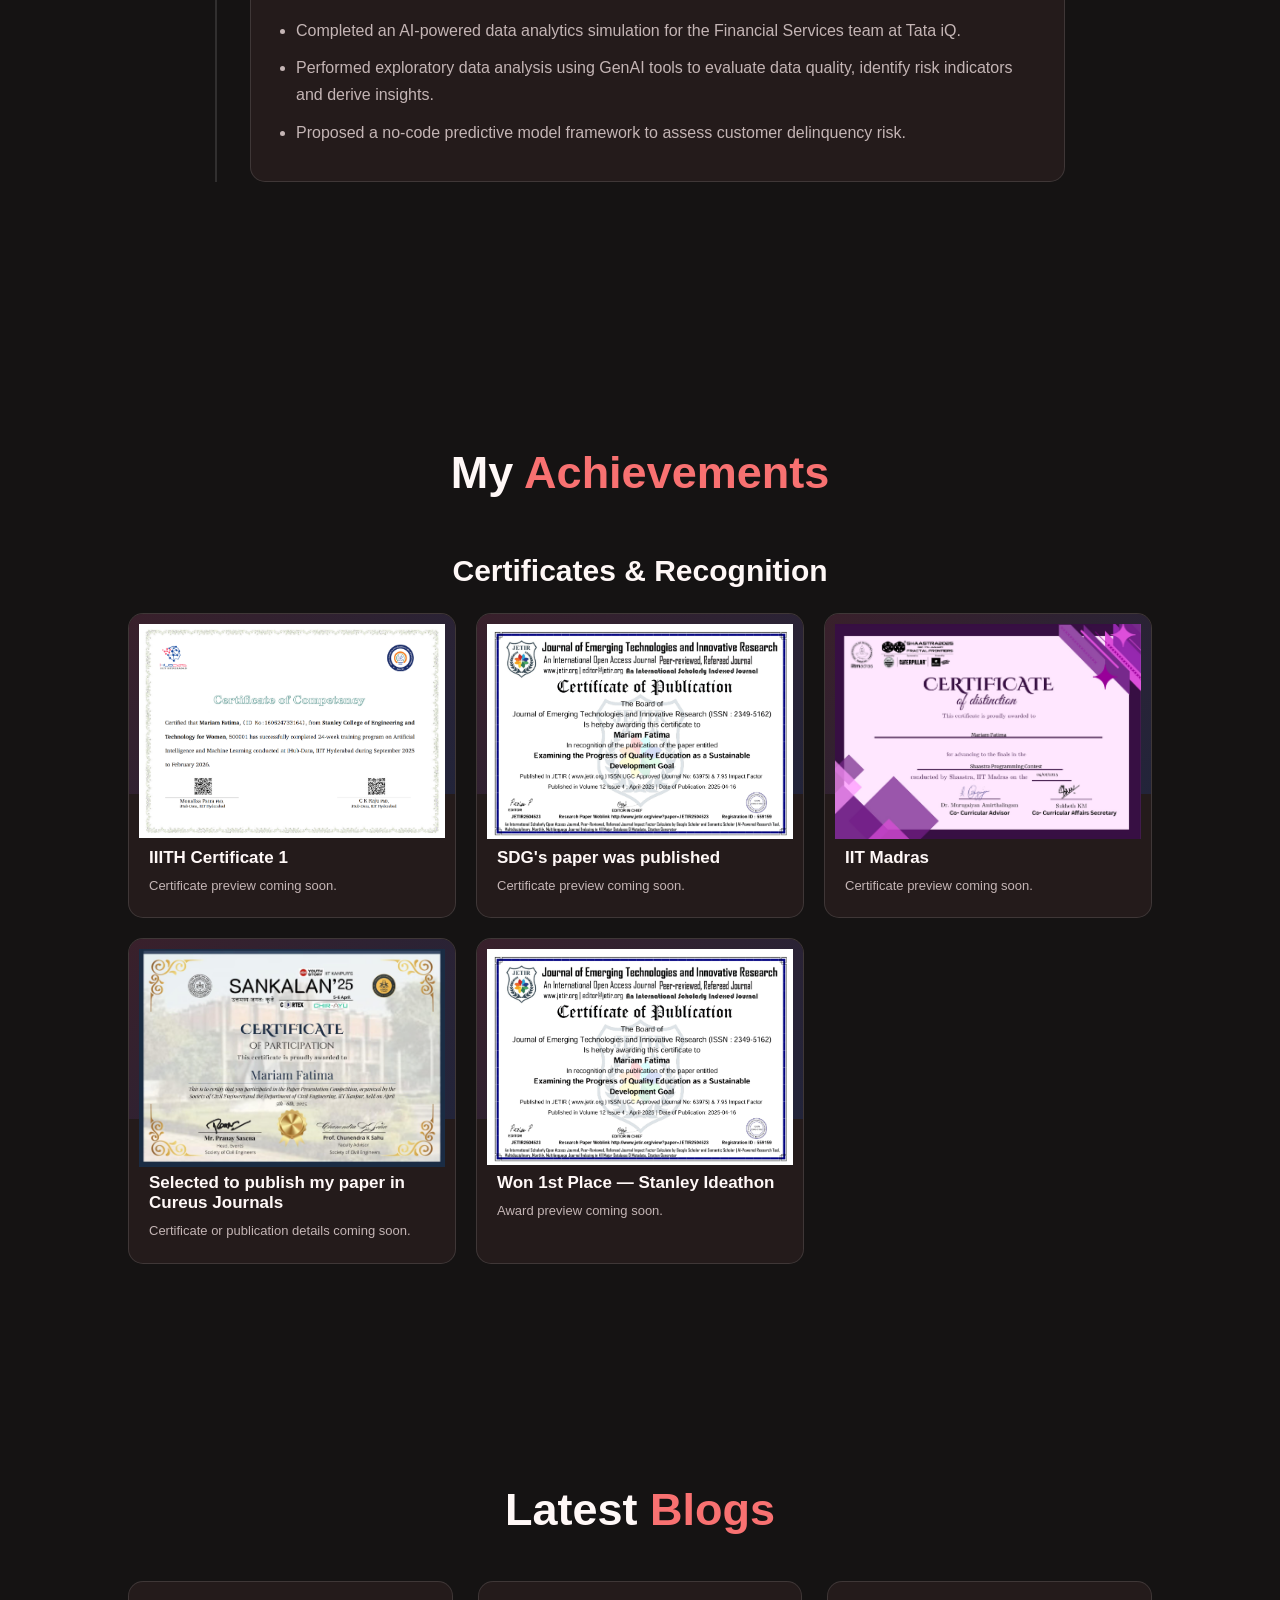
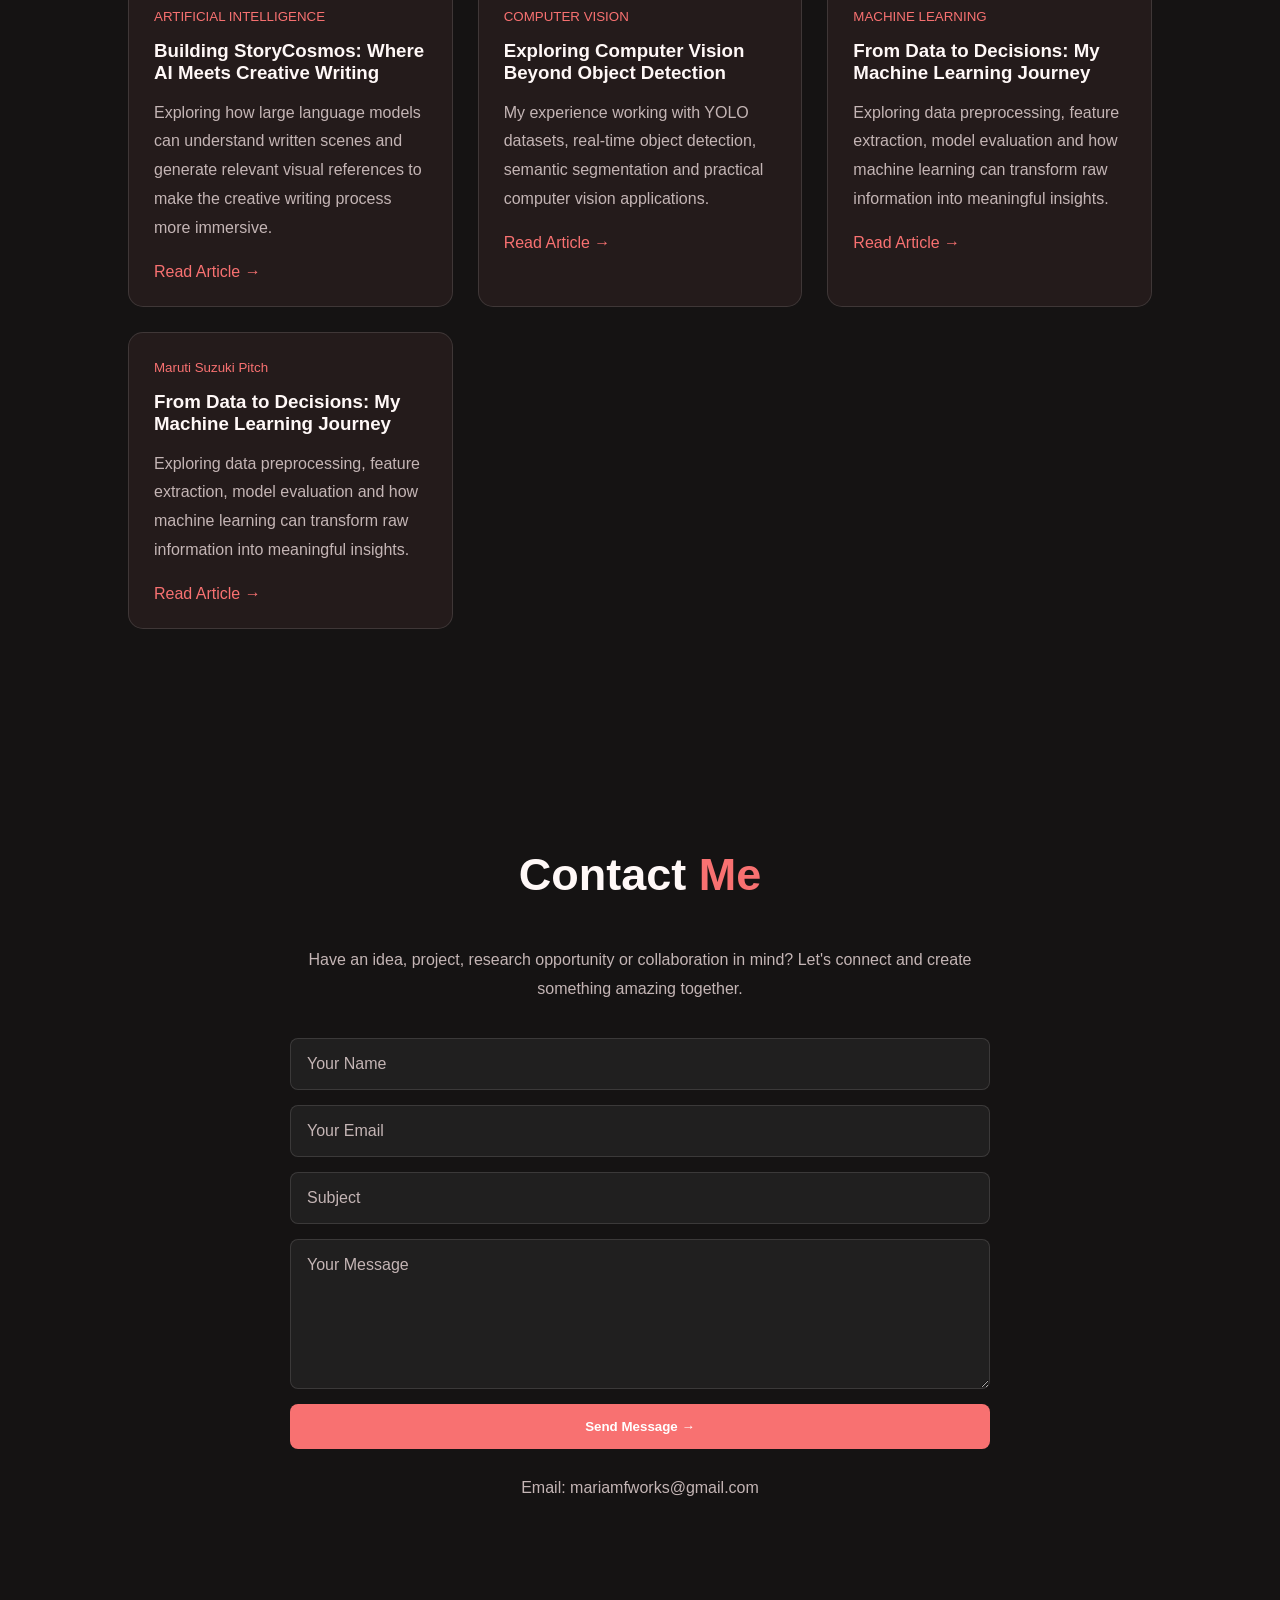
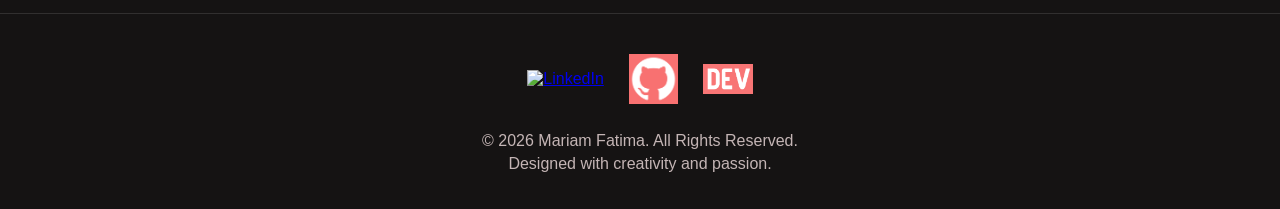
==== commit 37fb889e: "Update index.html" ====
--- a/index.html
+++ b/index.html
@@ -715,6 +715,8 @@
 
     <a href="#contact" class="btn secondary">Contact Me</a>
 
+    <a href="https://drive.google.com/file/d/1z08YjRtUDwf-rtb1bV_WQWHPXtYjd2PX/view?usp=sharing" target="_blank" class="btn secondary">View my Resume</a>
+
   </div>
 
 </section>
@@ -730,7 +732,7 @@
     <div class="project-card">
 
       <div class="project-image">
-        <img src="img/storycosmos.gif" alt="StoryCosmos project preview">
+        <img src="img/storycosmos.png" alt="StoryCosmos project preview">
       </div>
 
       <div class="project-card-content">
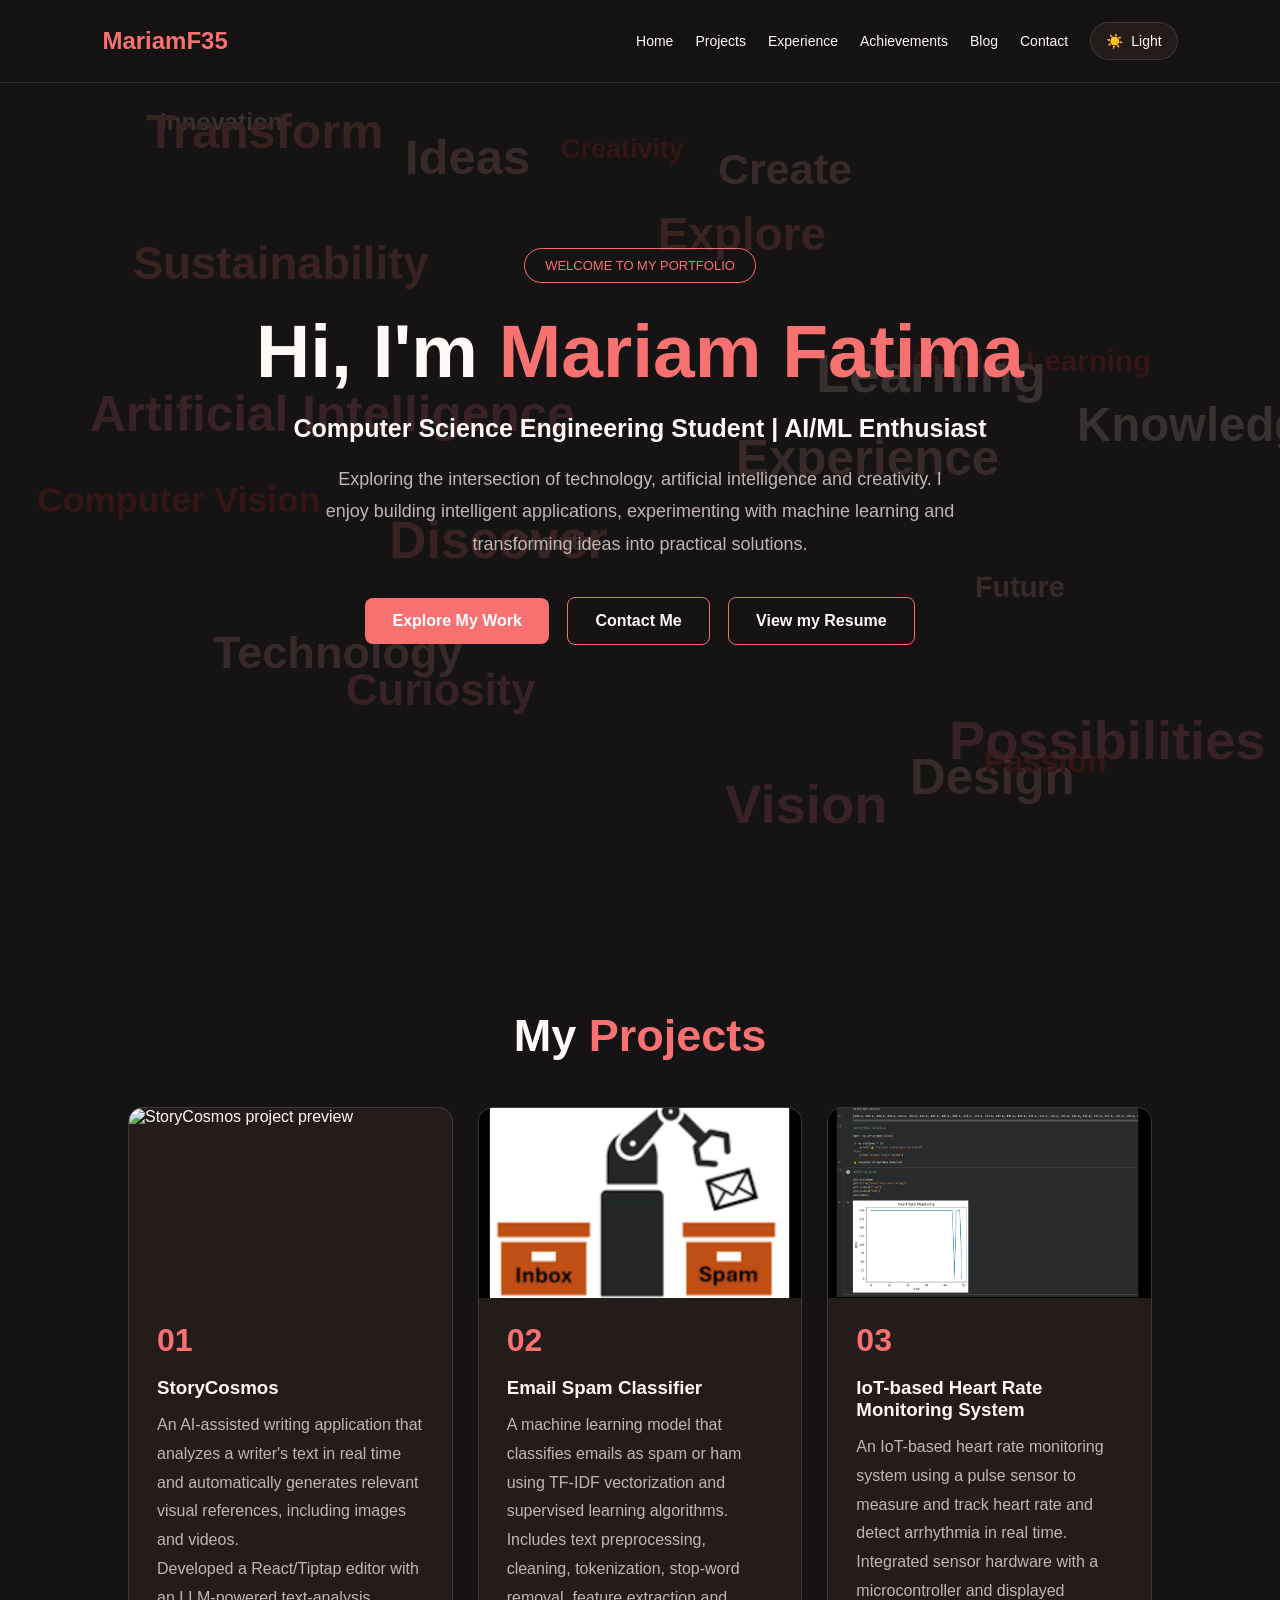
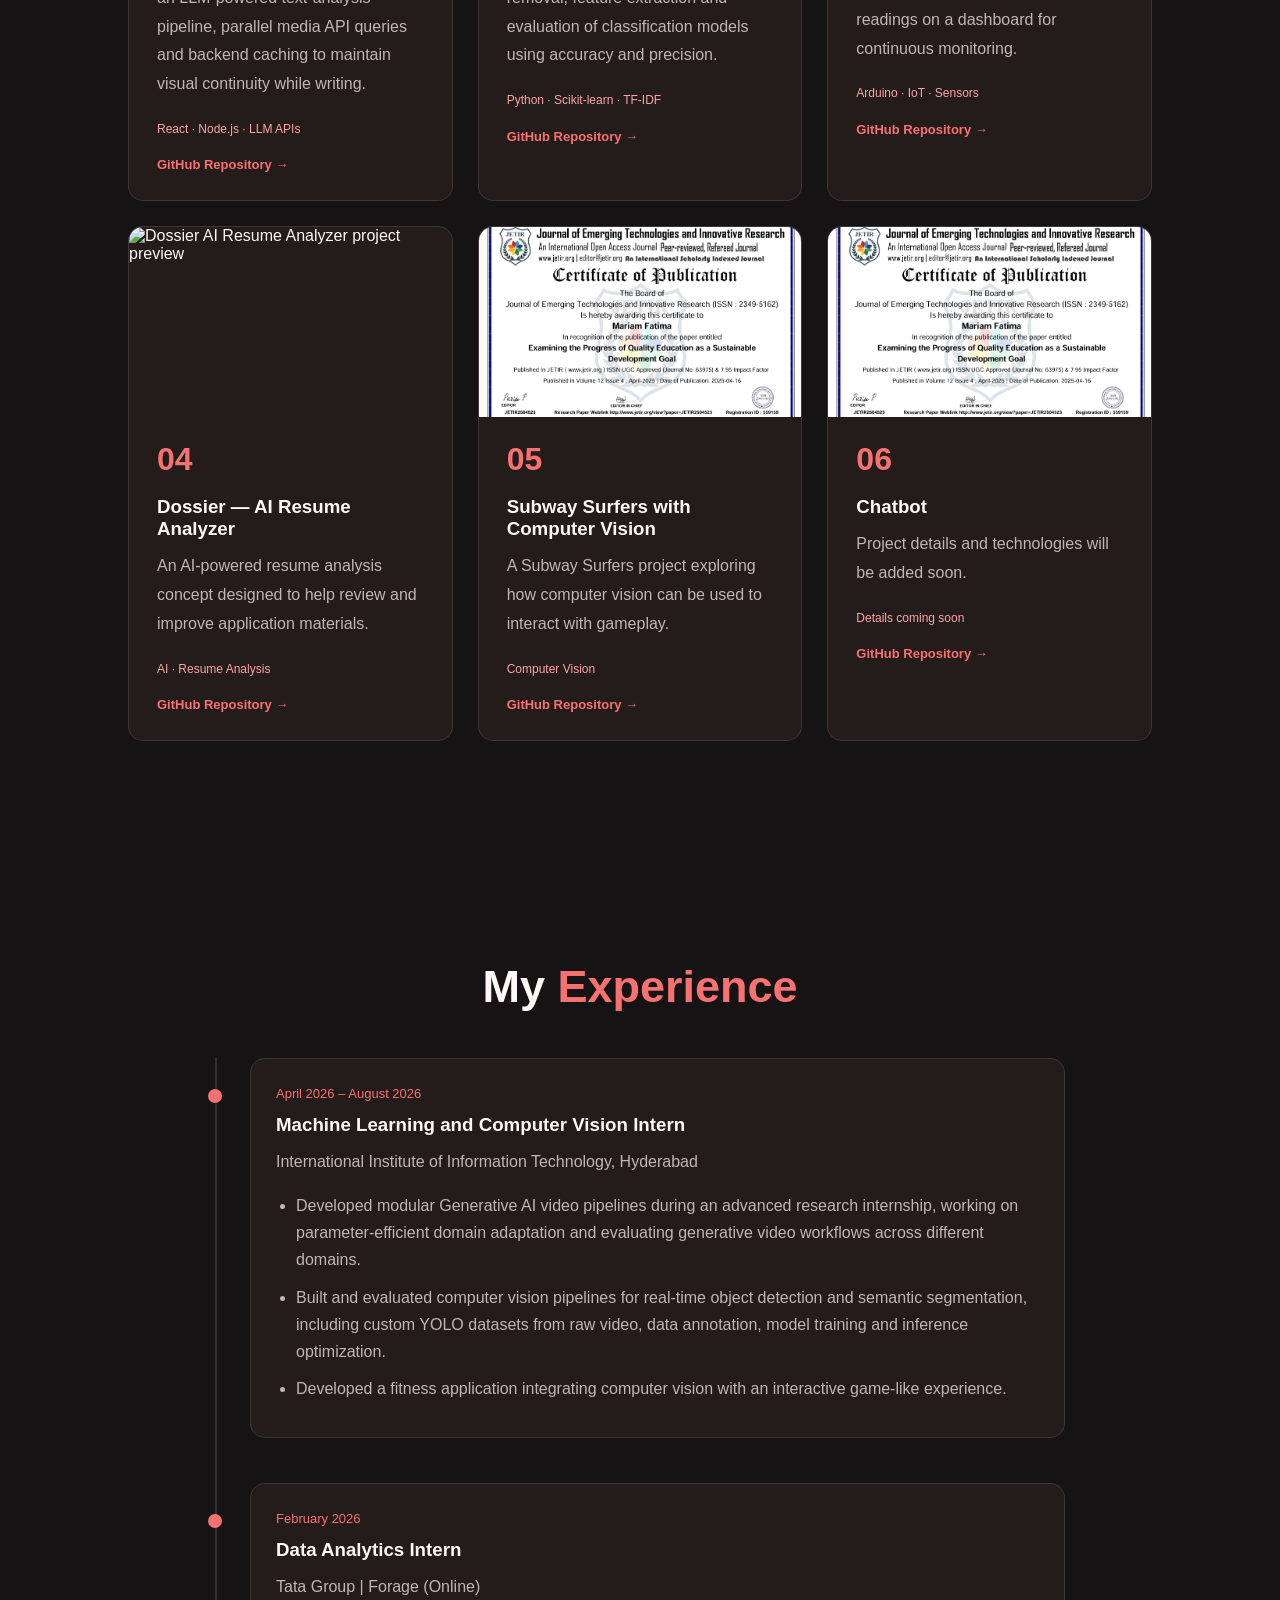
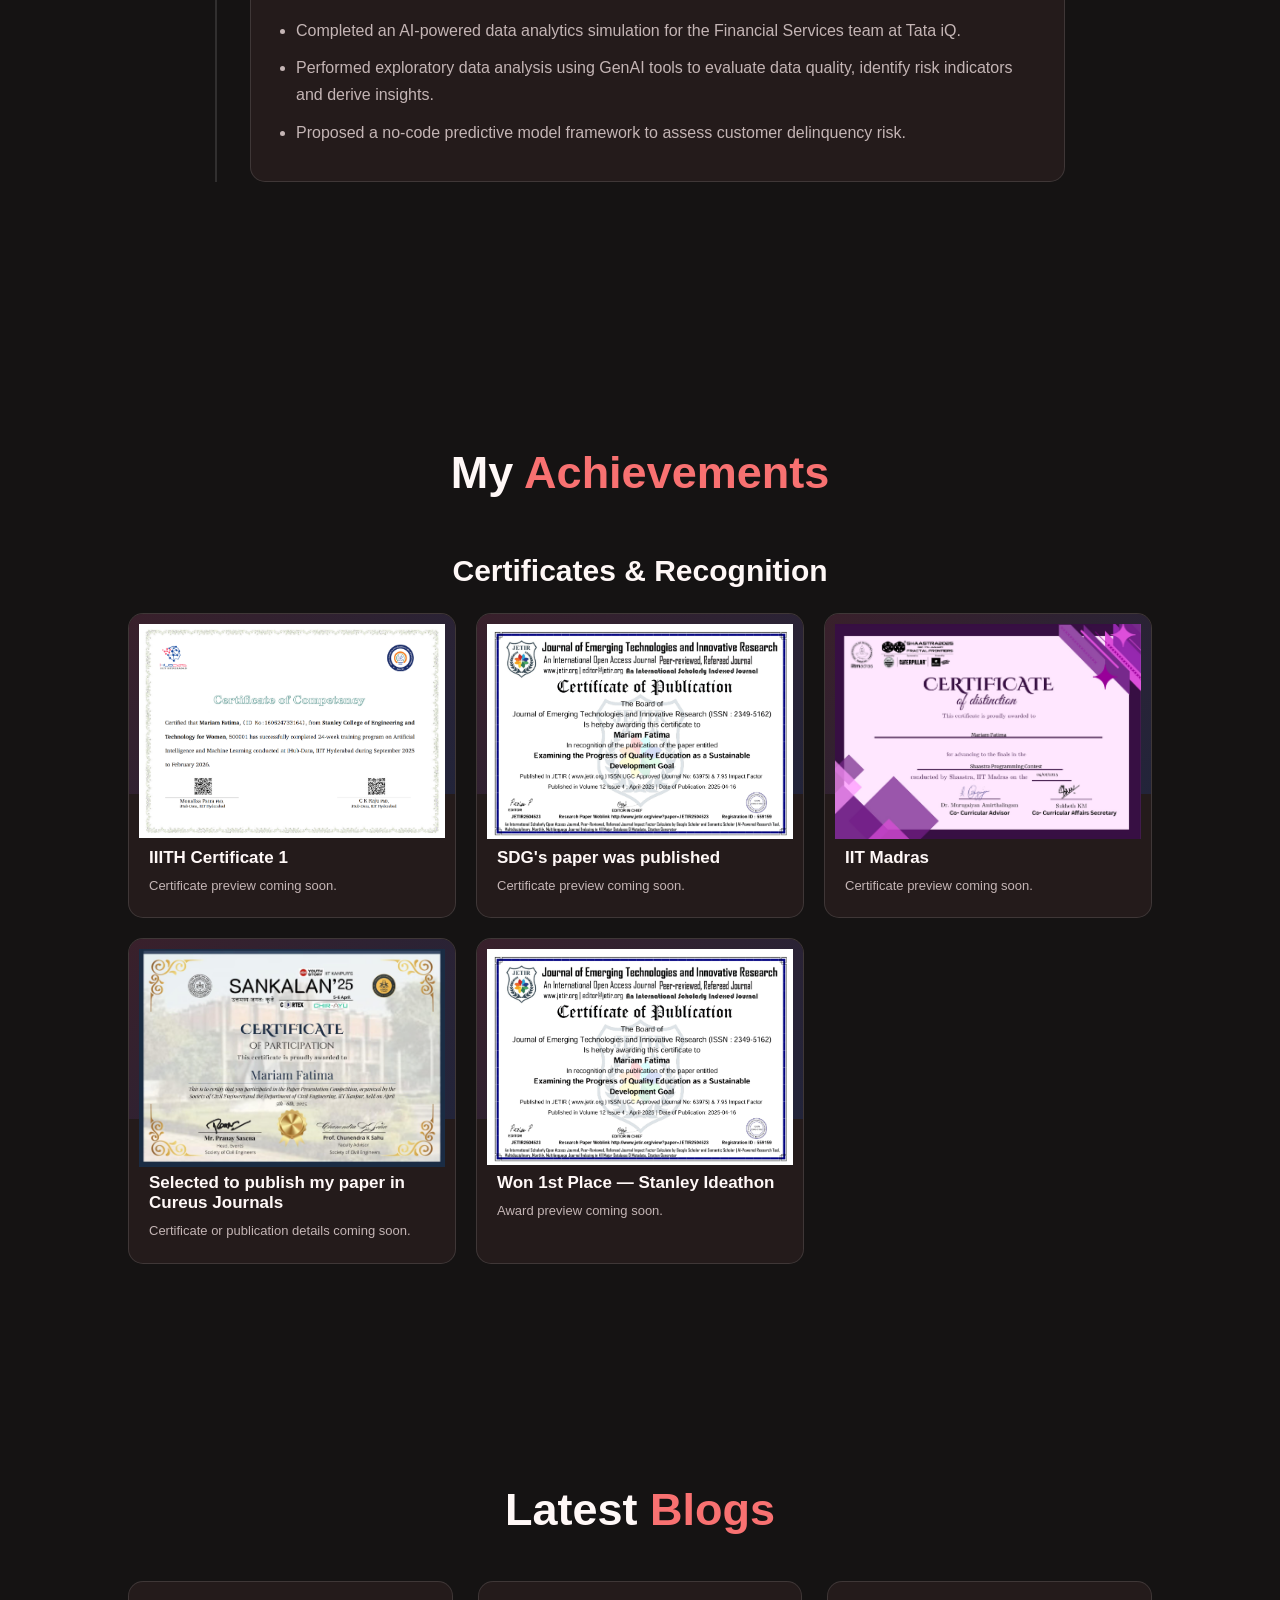
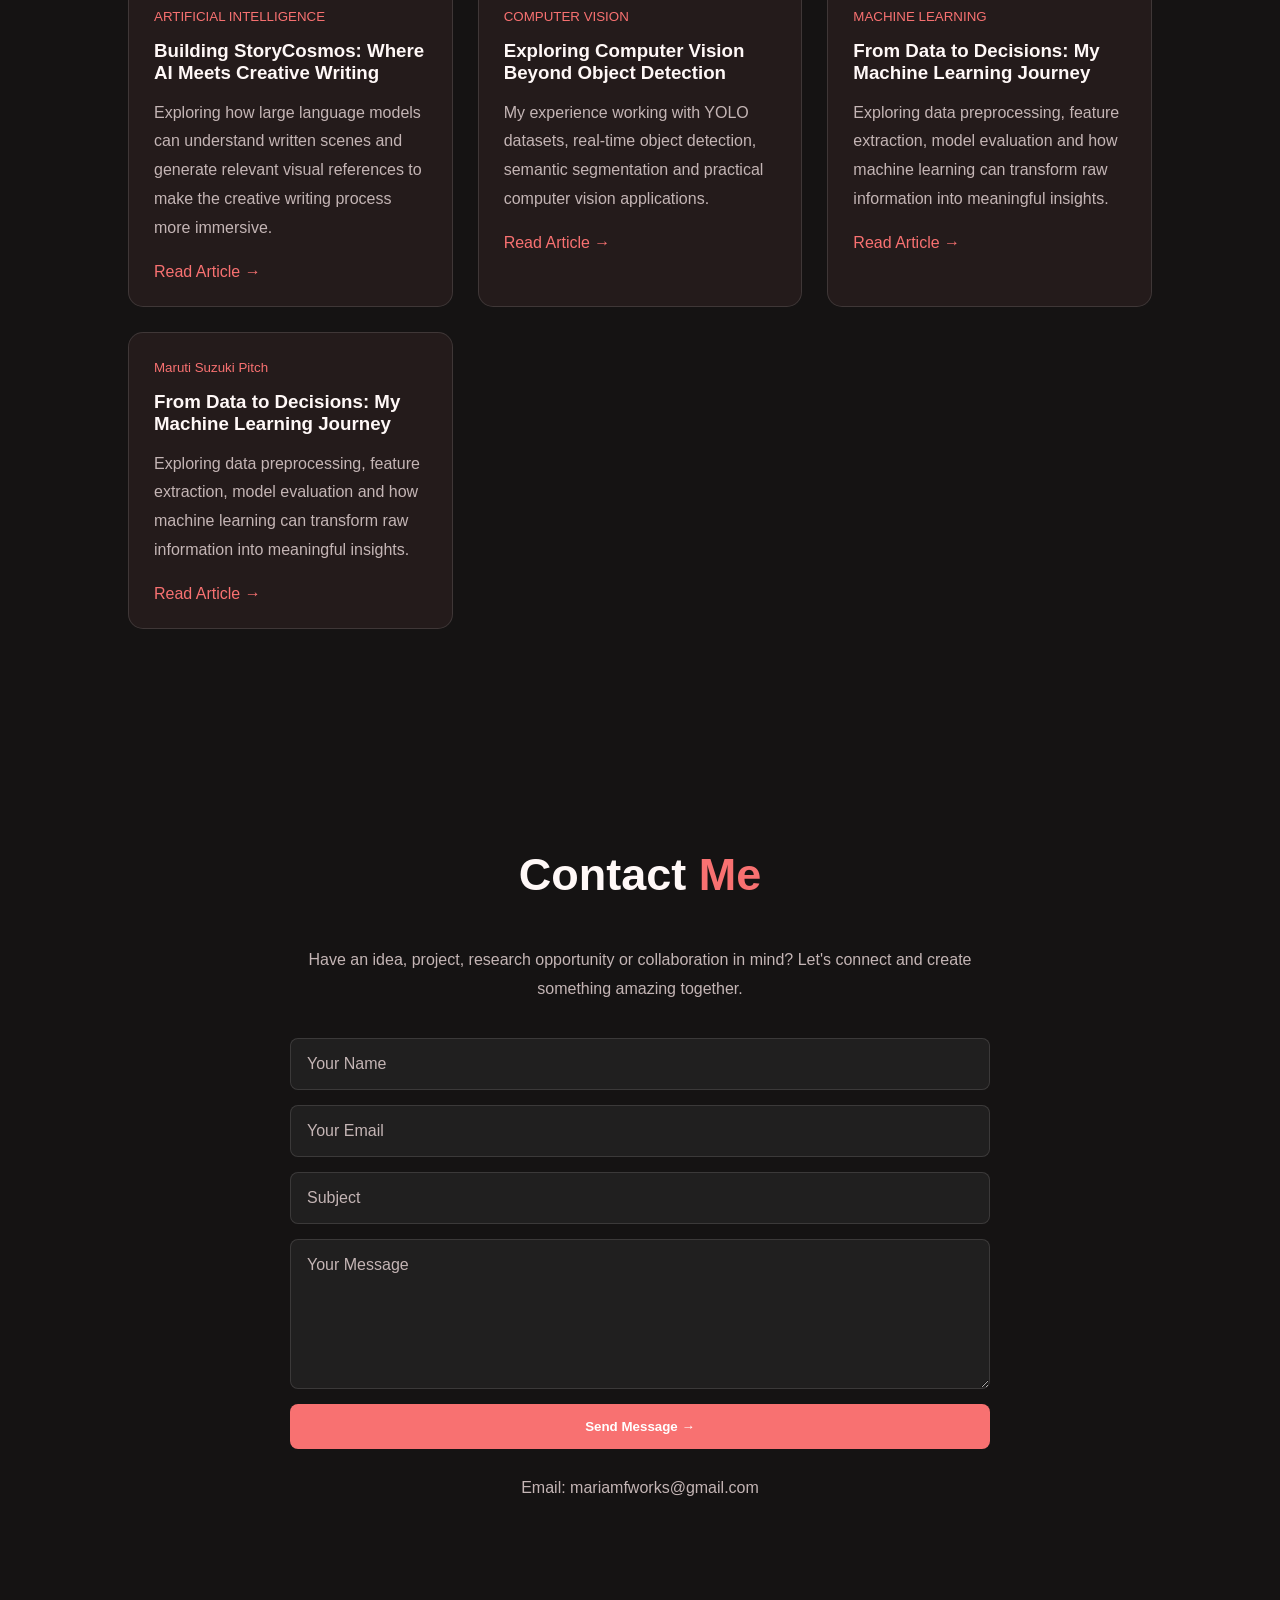
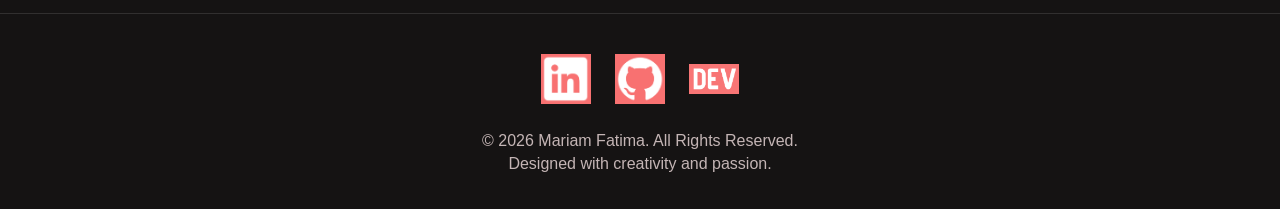
==== commit 85d76175: "Fix LinkedIn image source case sensitivity Updated LinkedIn image source from PNG to png." ====
--- a/index.html
+++ b/index.html
@@ -1277,7 +1277,7 @@
 </section>
 
 <footer>
-<a href="https://linkedin.com/in/mariamf136" class="footer-logos"><img src="img/linkedin_new.png" alt="LinkedIn"></a>
+<a href="https://linkedin.com/in/mariamf136" class="footer-logos"><img src="img/linkedin_new.PNG" alt="LinkedIn"></a>
 <a href="https://github.com/MariamF35" class="footer-logos"><img src="img/github_new.png"></a>
 <a href="https://dev.to/MariamFatima" class="footer-logos"><img src="img/dev_new.png"></a>
 <br> <br>
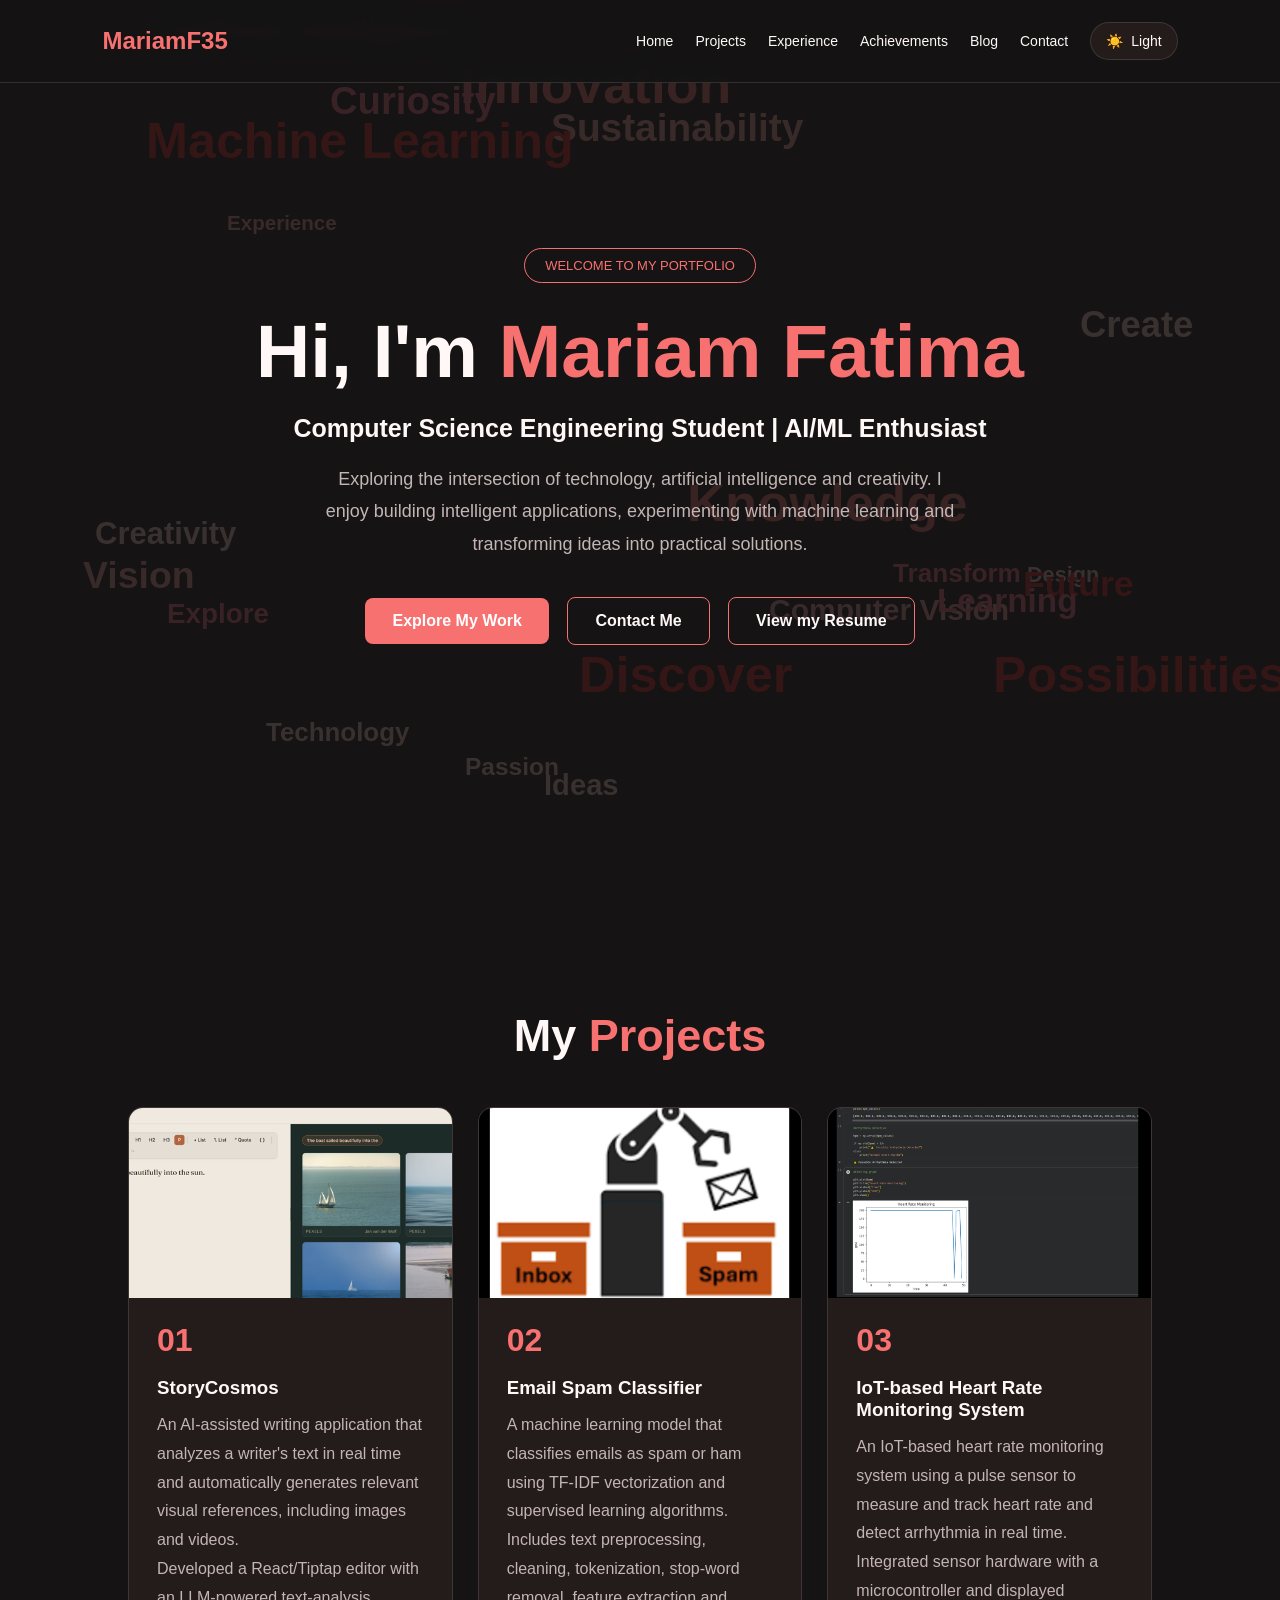
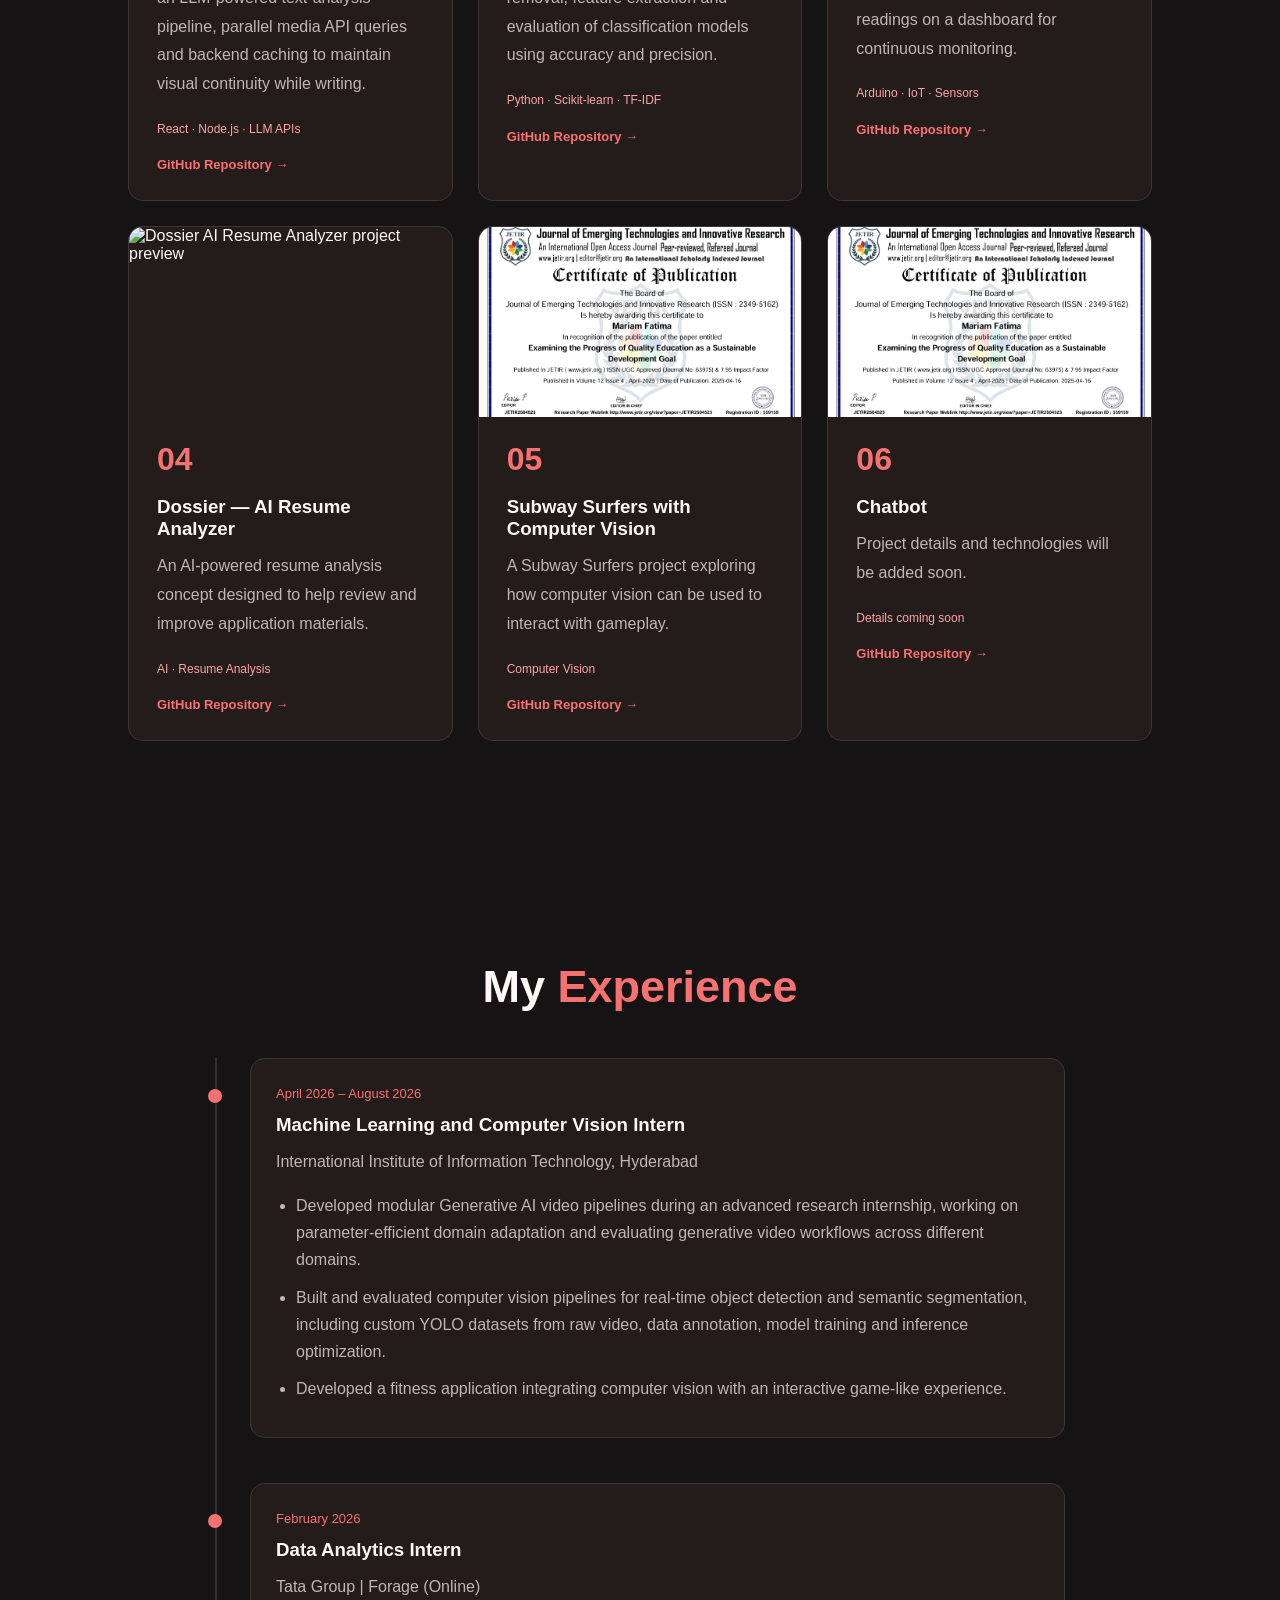
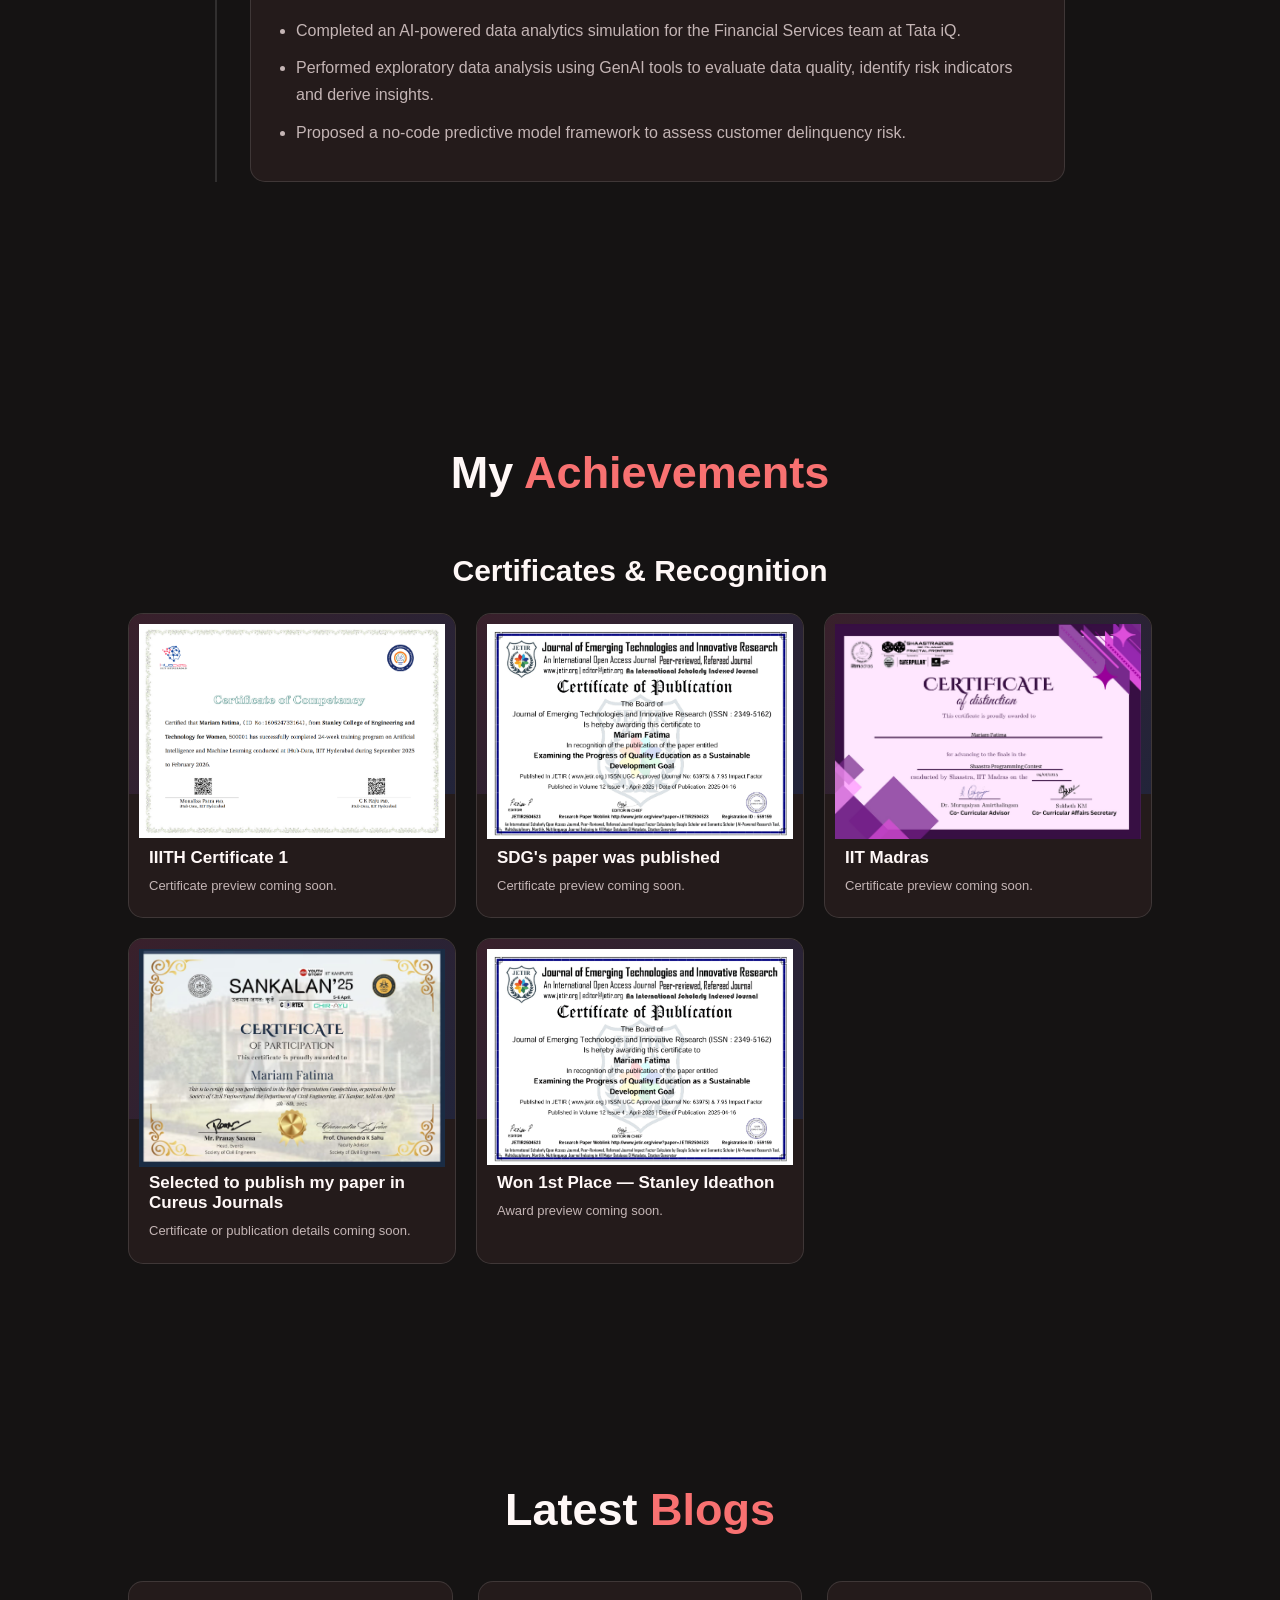
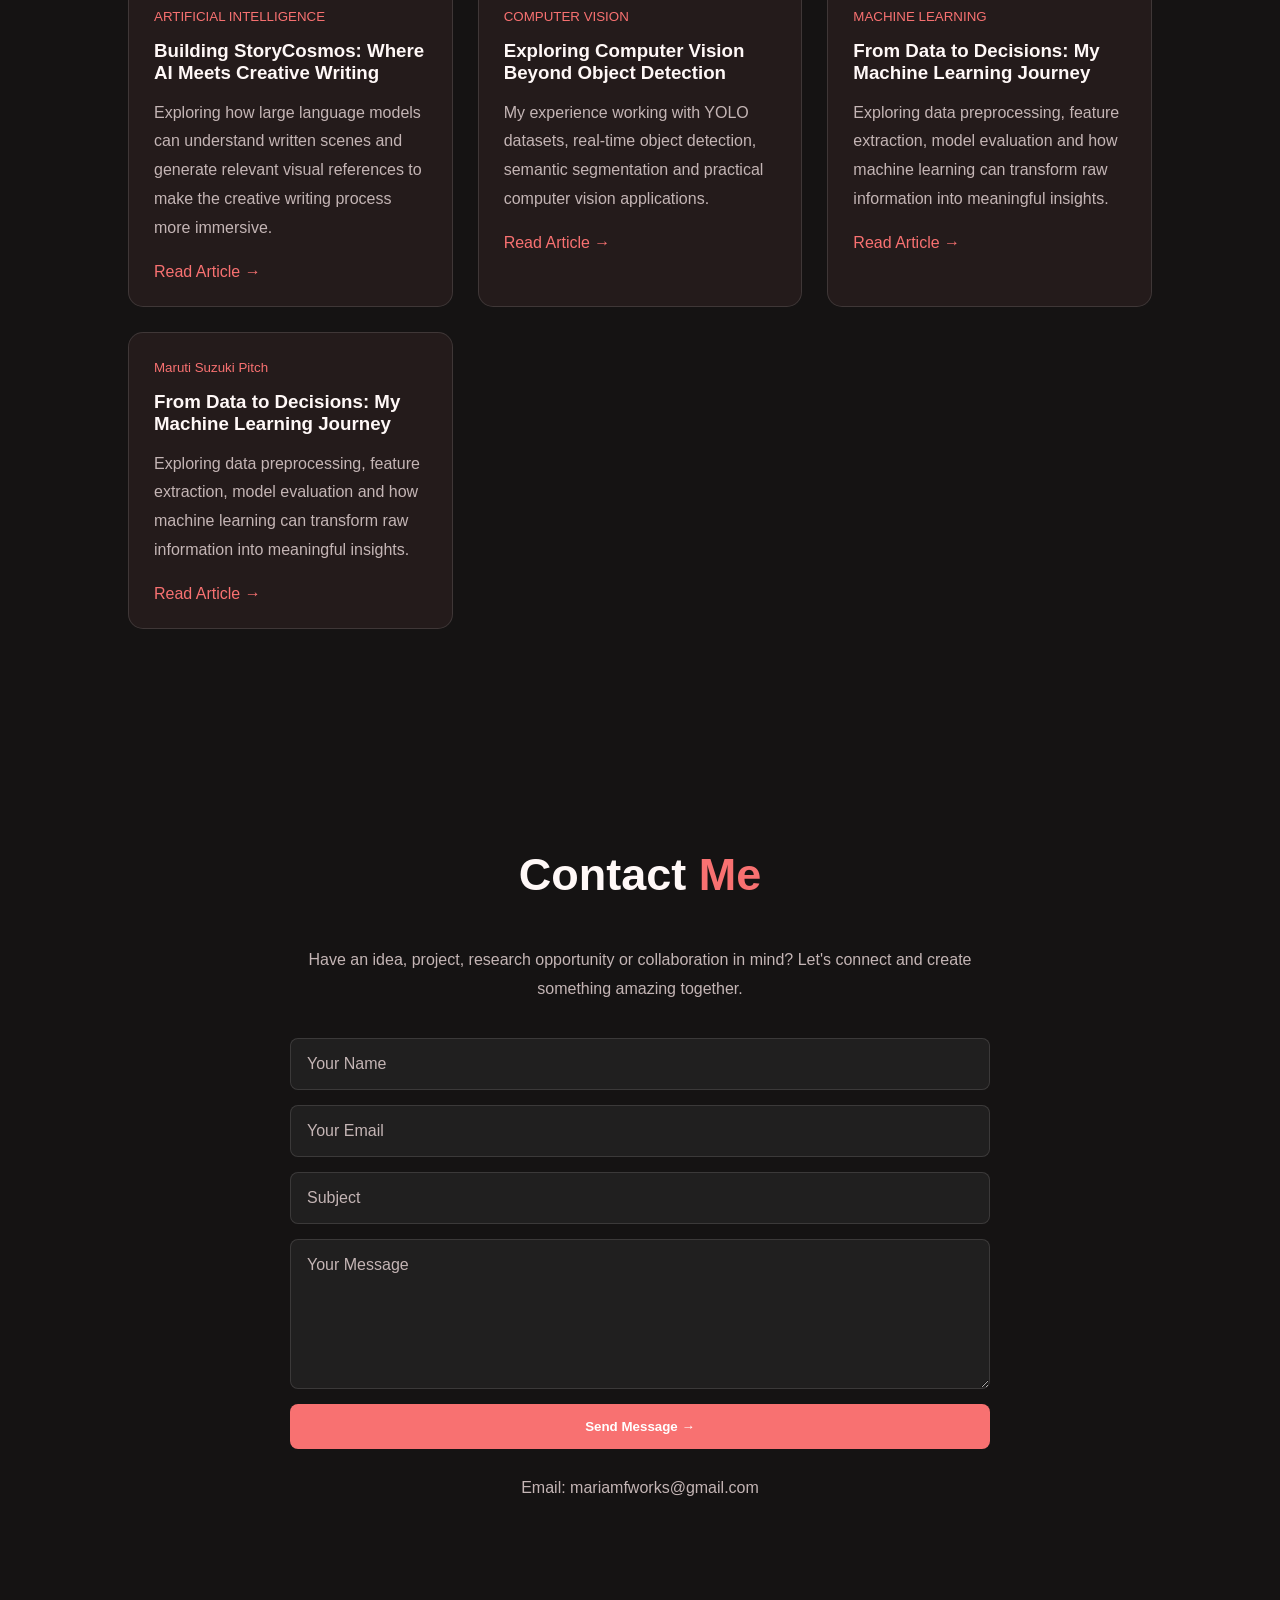
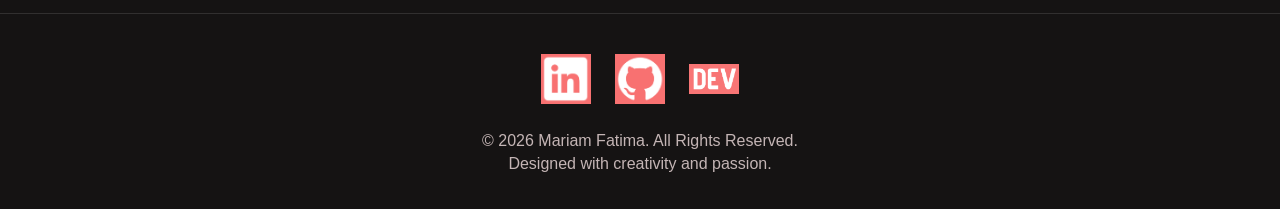
==== commit c676b24e: "Update index.html" ====
--- a/index.html
+++ b/index.html
@@ -732,7 +732,7 @@
     <div class="project-card">
 
       <div class="project-image">
-        <img src="img/storycosmos.png" alt="StoryCosmos project preview">
+        <img src="img/storycosmos.PNG" alt="StoryCosmos project preview">
       </div>
 
       <div class="project-card-content">
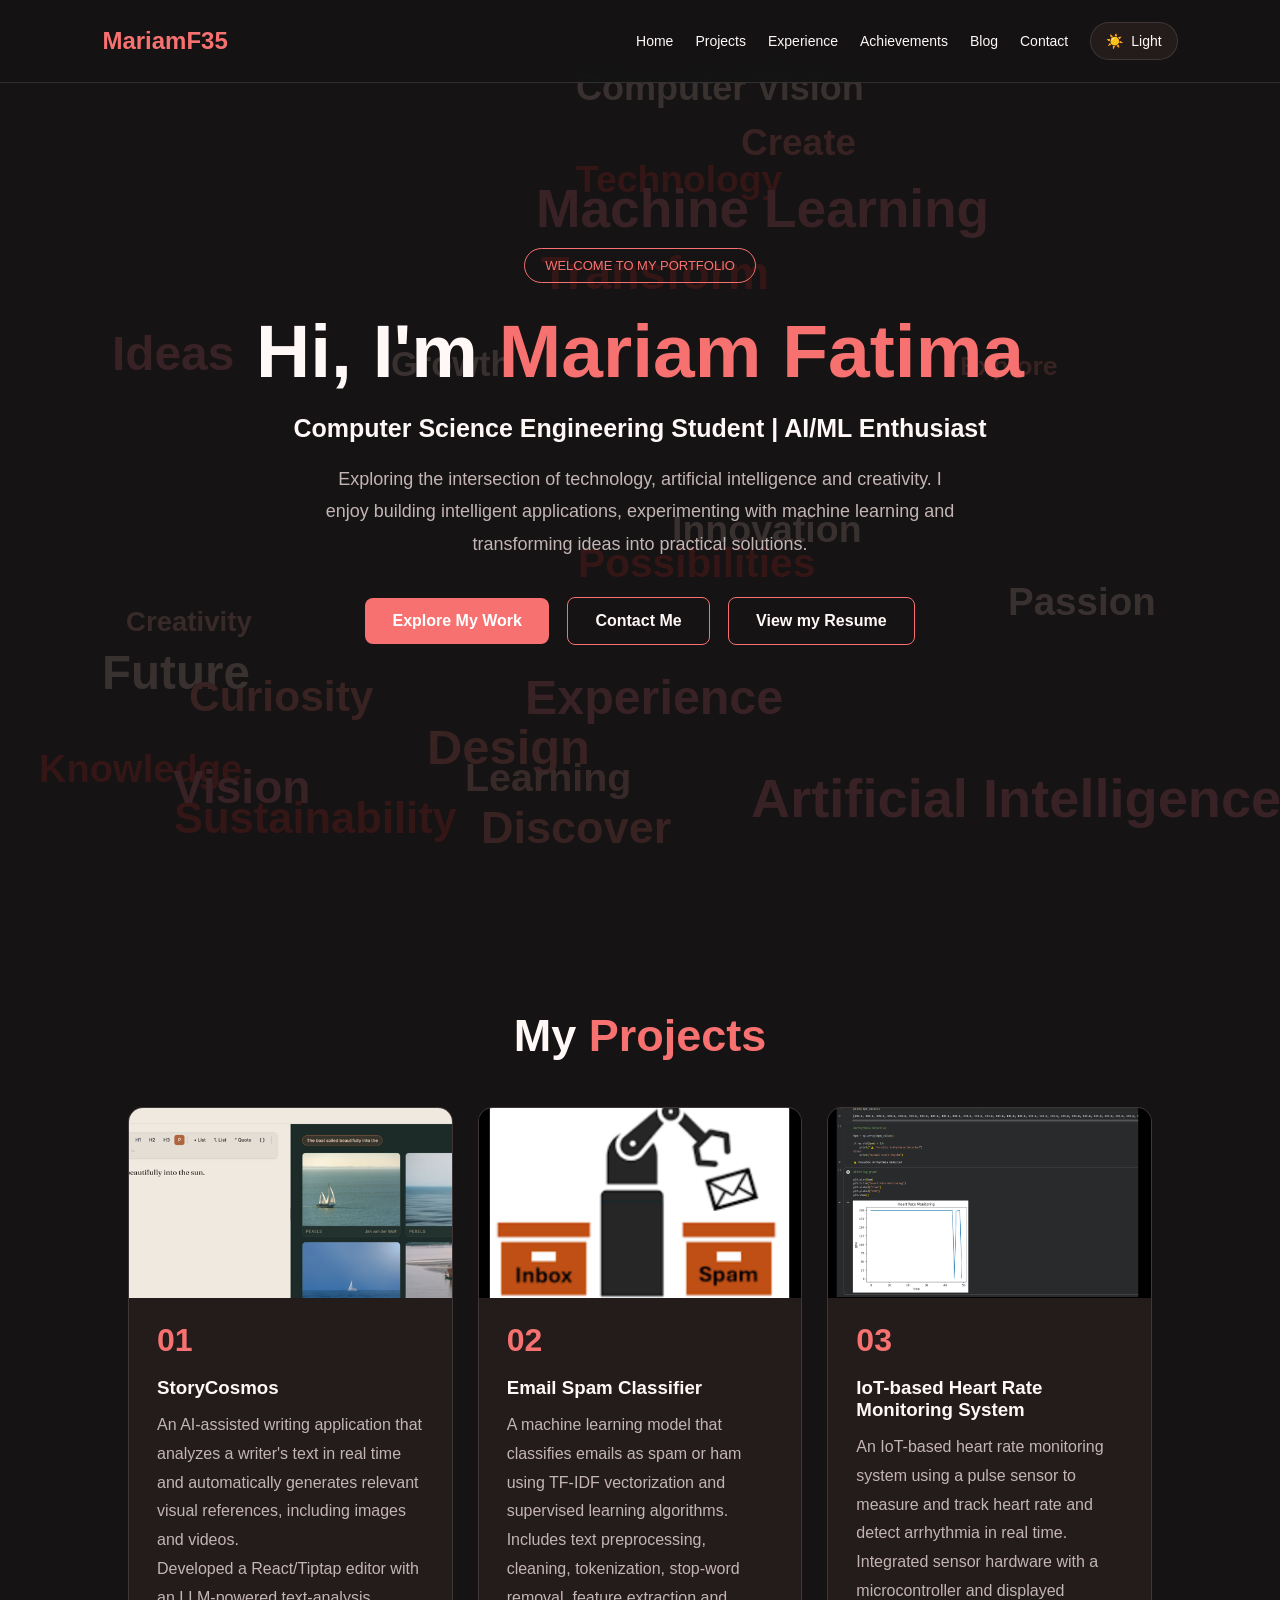
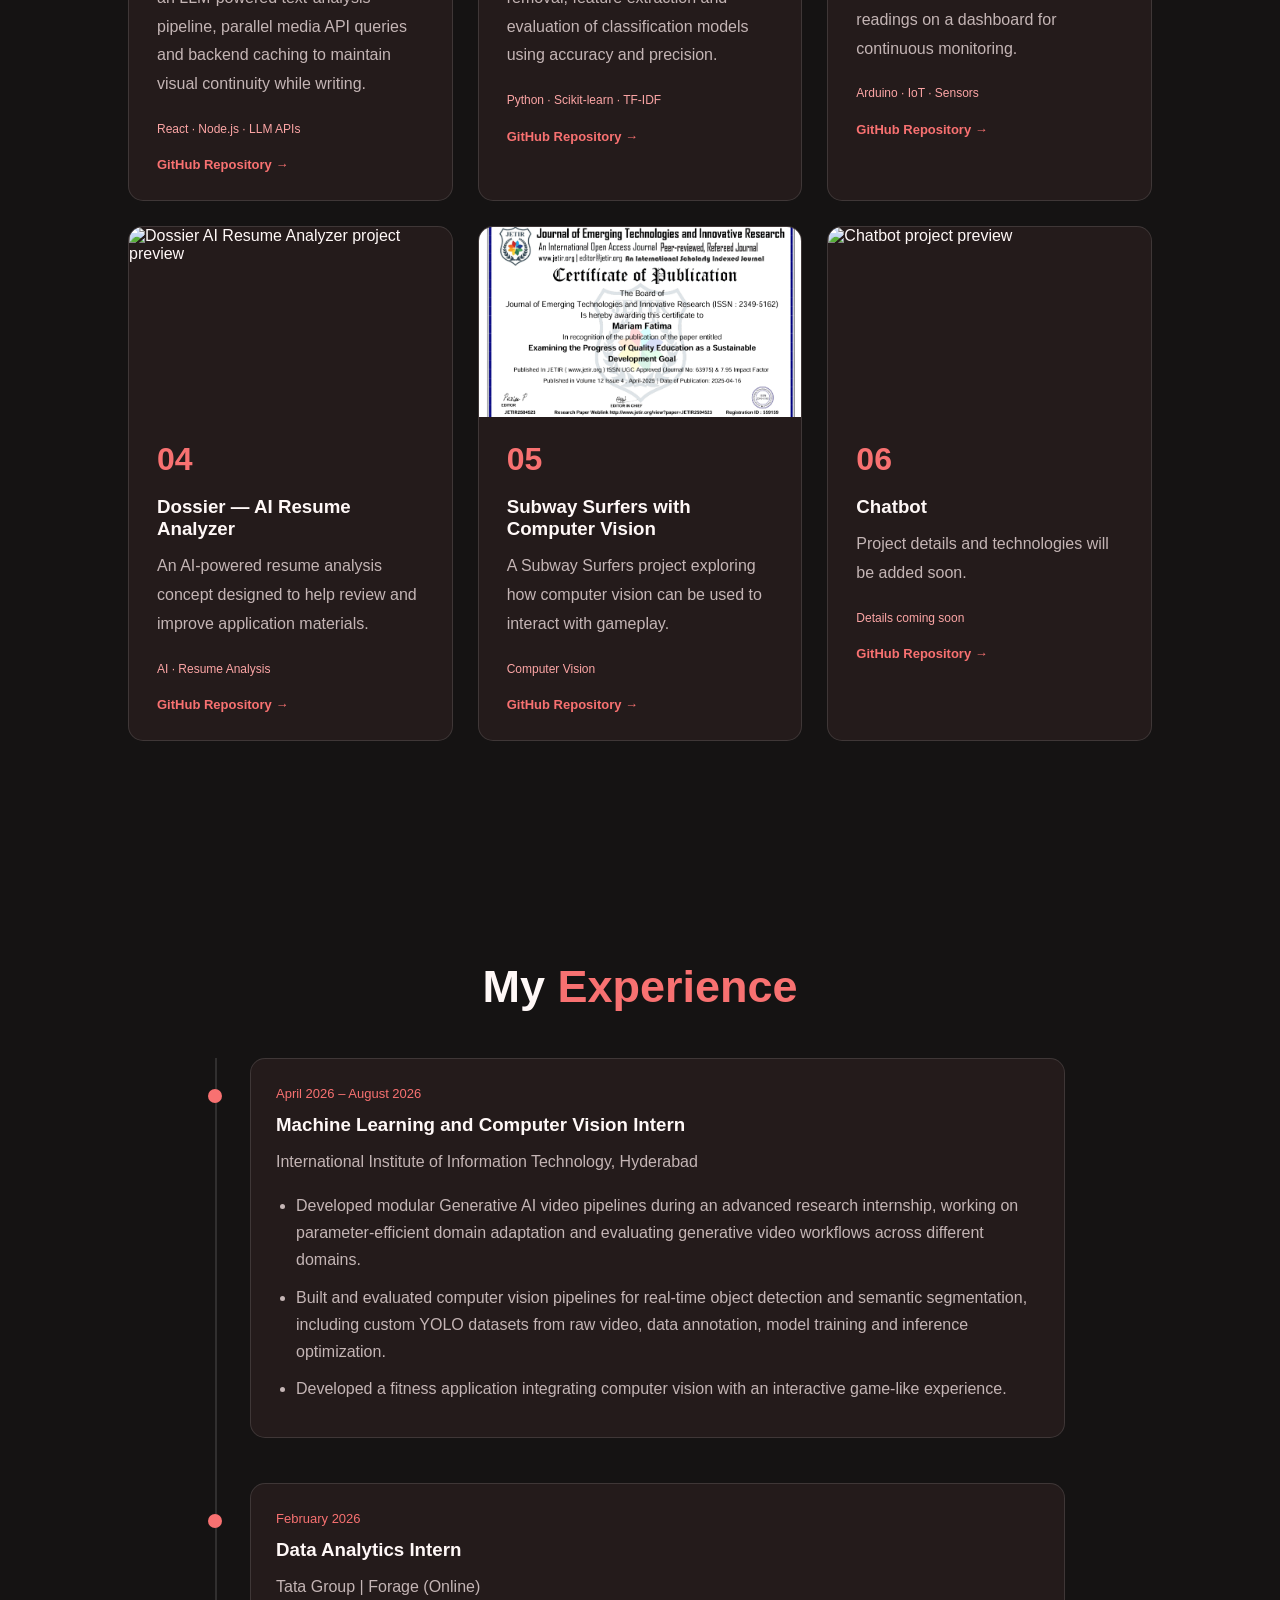
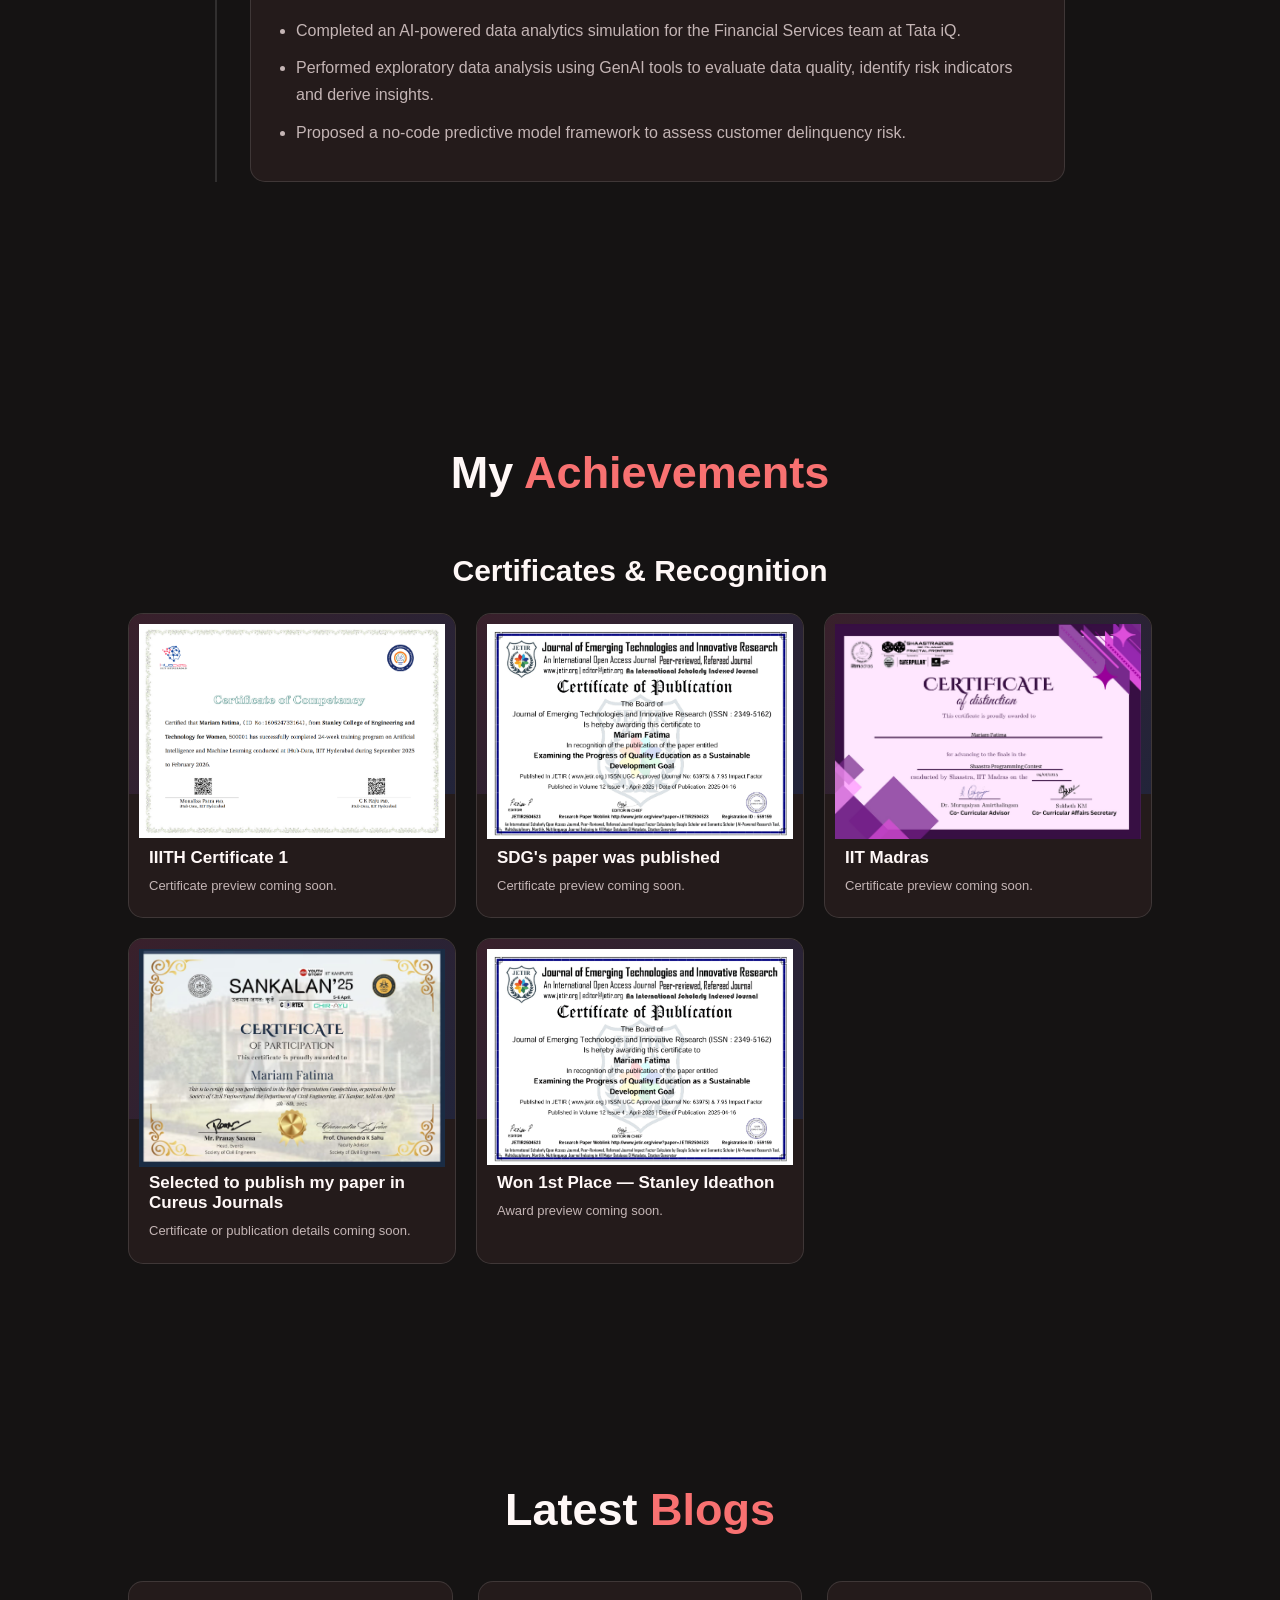
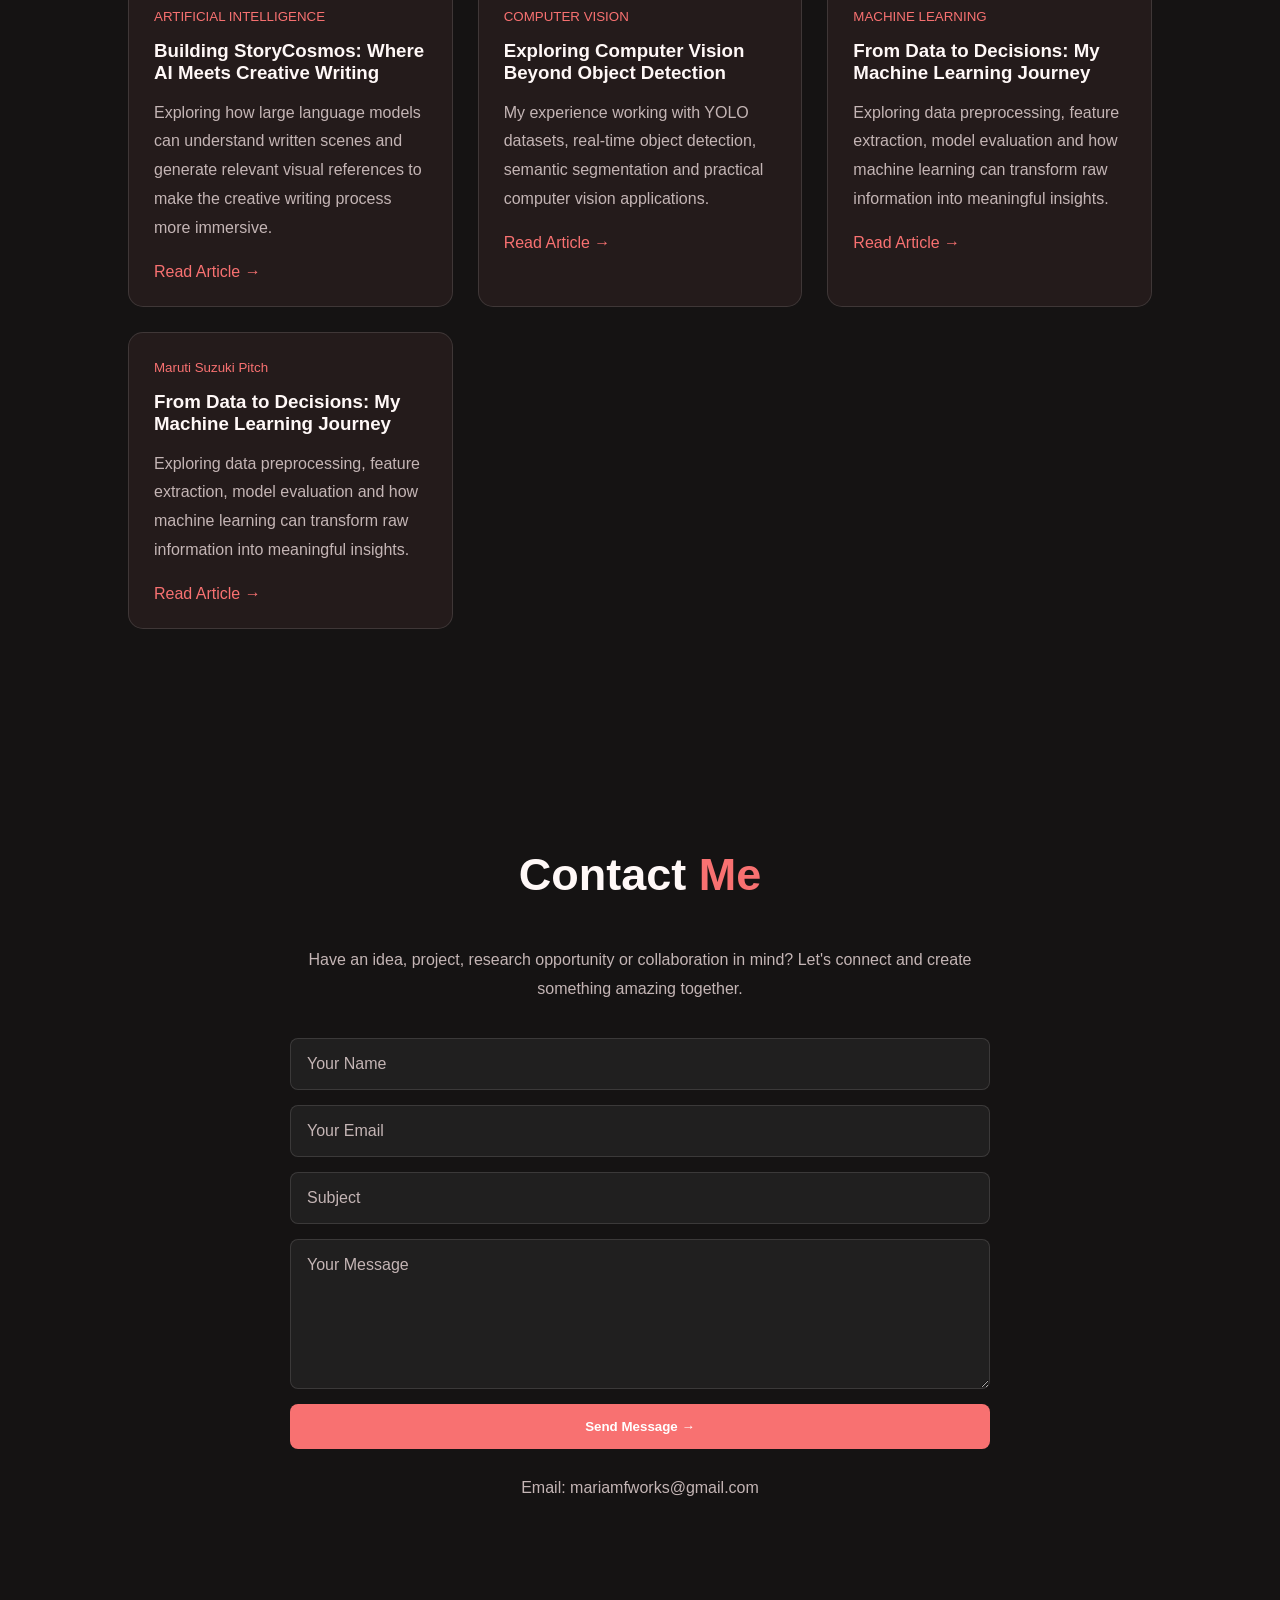
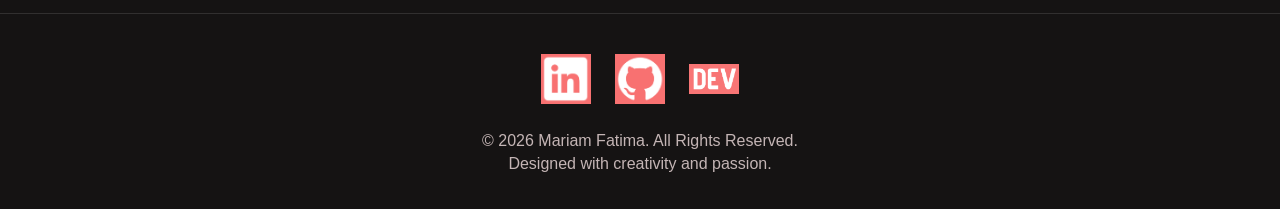
==== commit 361e1480: "Update index.html" ====
--- a/index.html
+++ b/index.html
@@ -875,7 +875,7 @@
     <div class="project-card">
 
       <div class="project-image">
-        <img src="img/sdgppr.PNG" alt="Chatbot project preview">
+        <img src="img/chatbot.PNG" alt="Chatbot project preview">
       </div>
 
       <div class="project-card-content">
